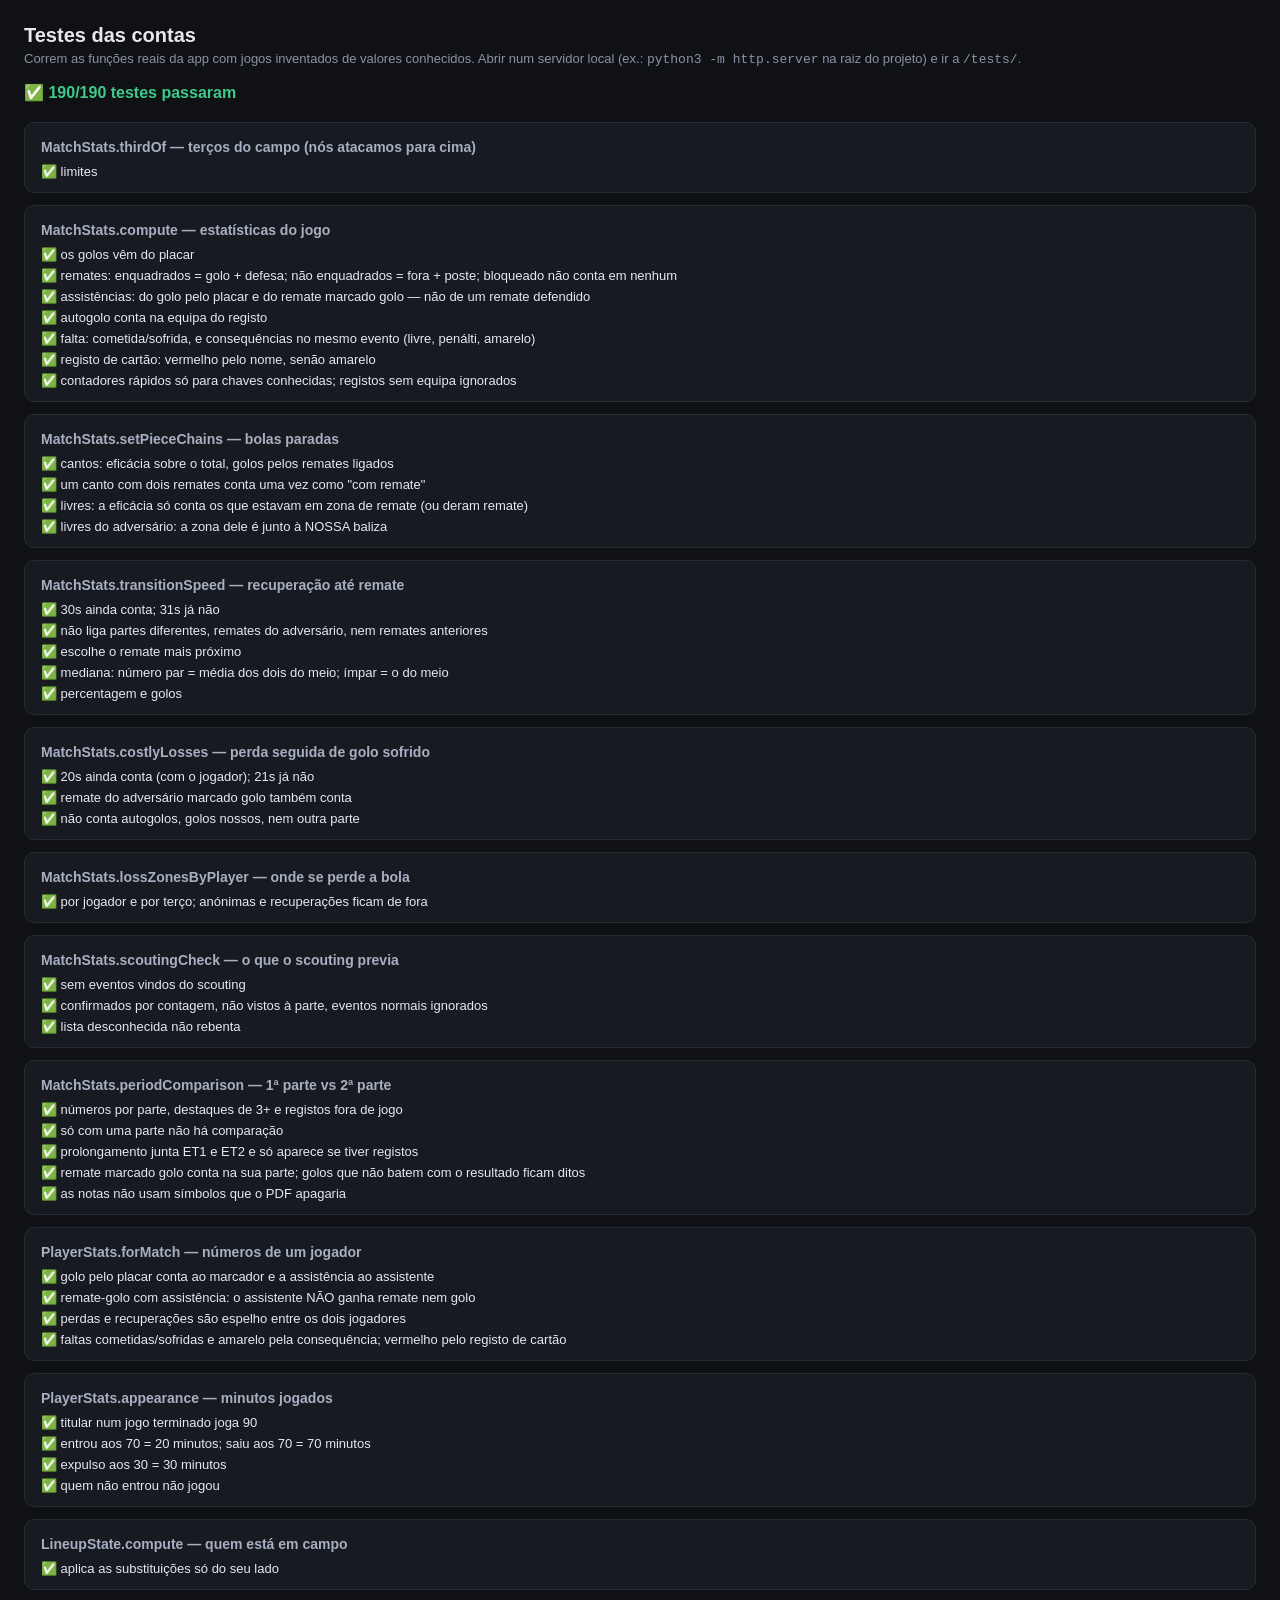
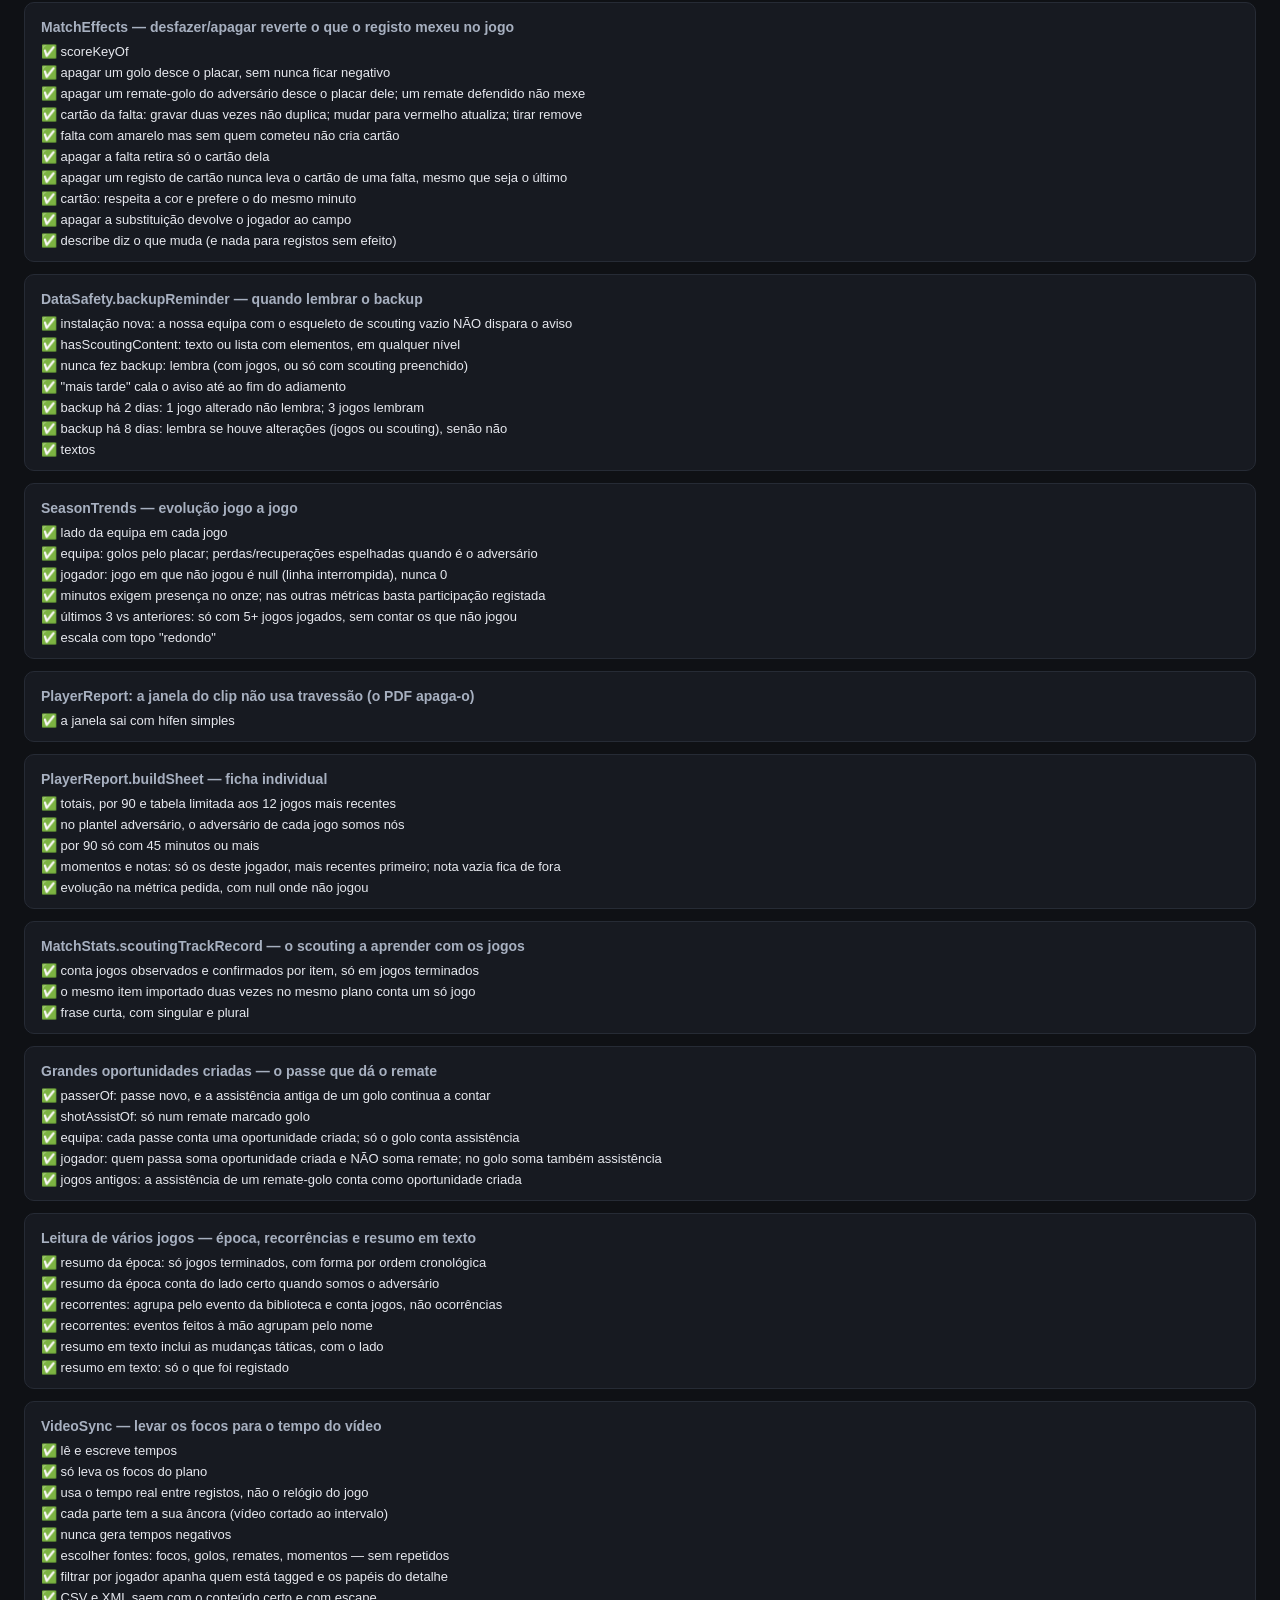
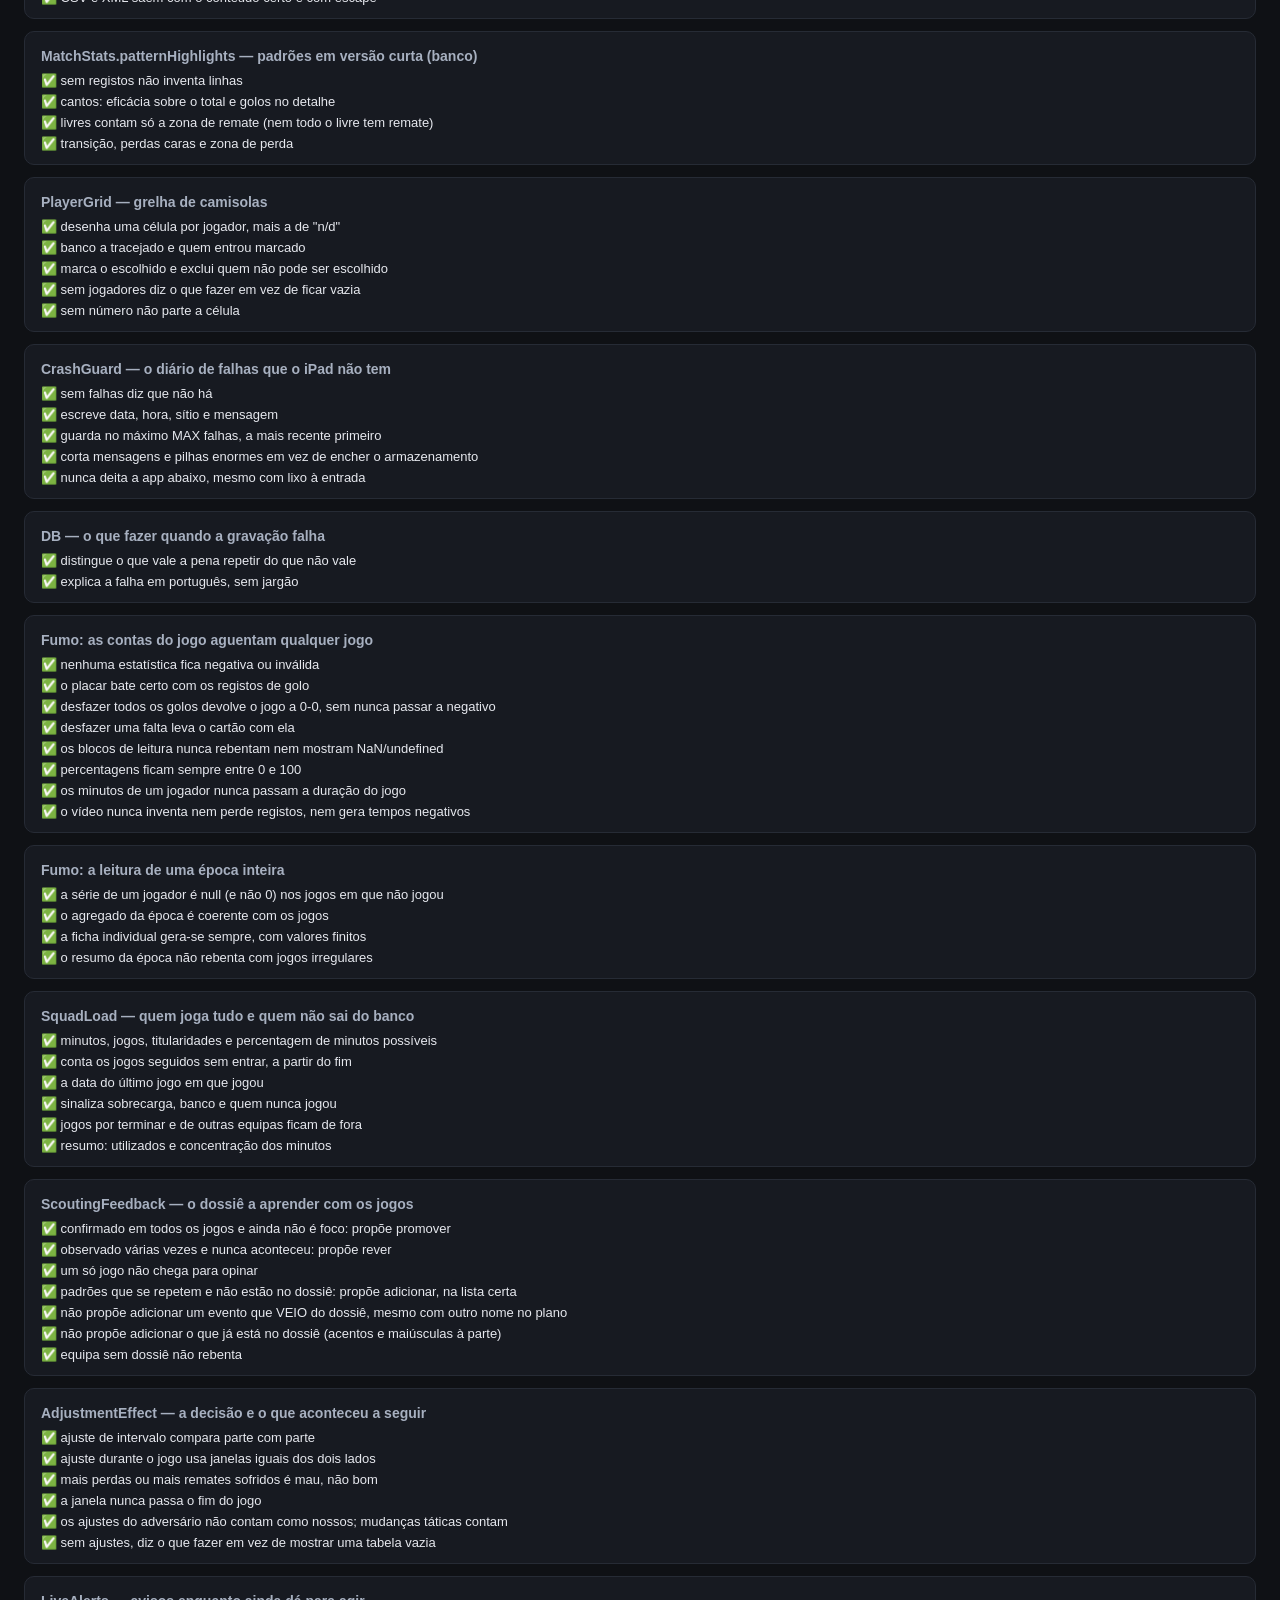
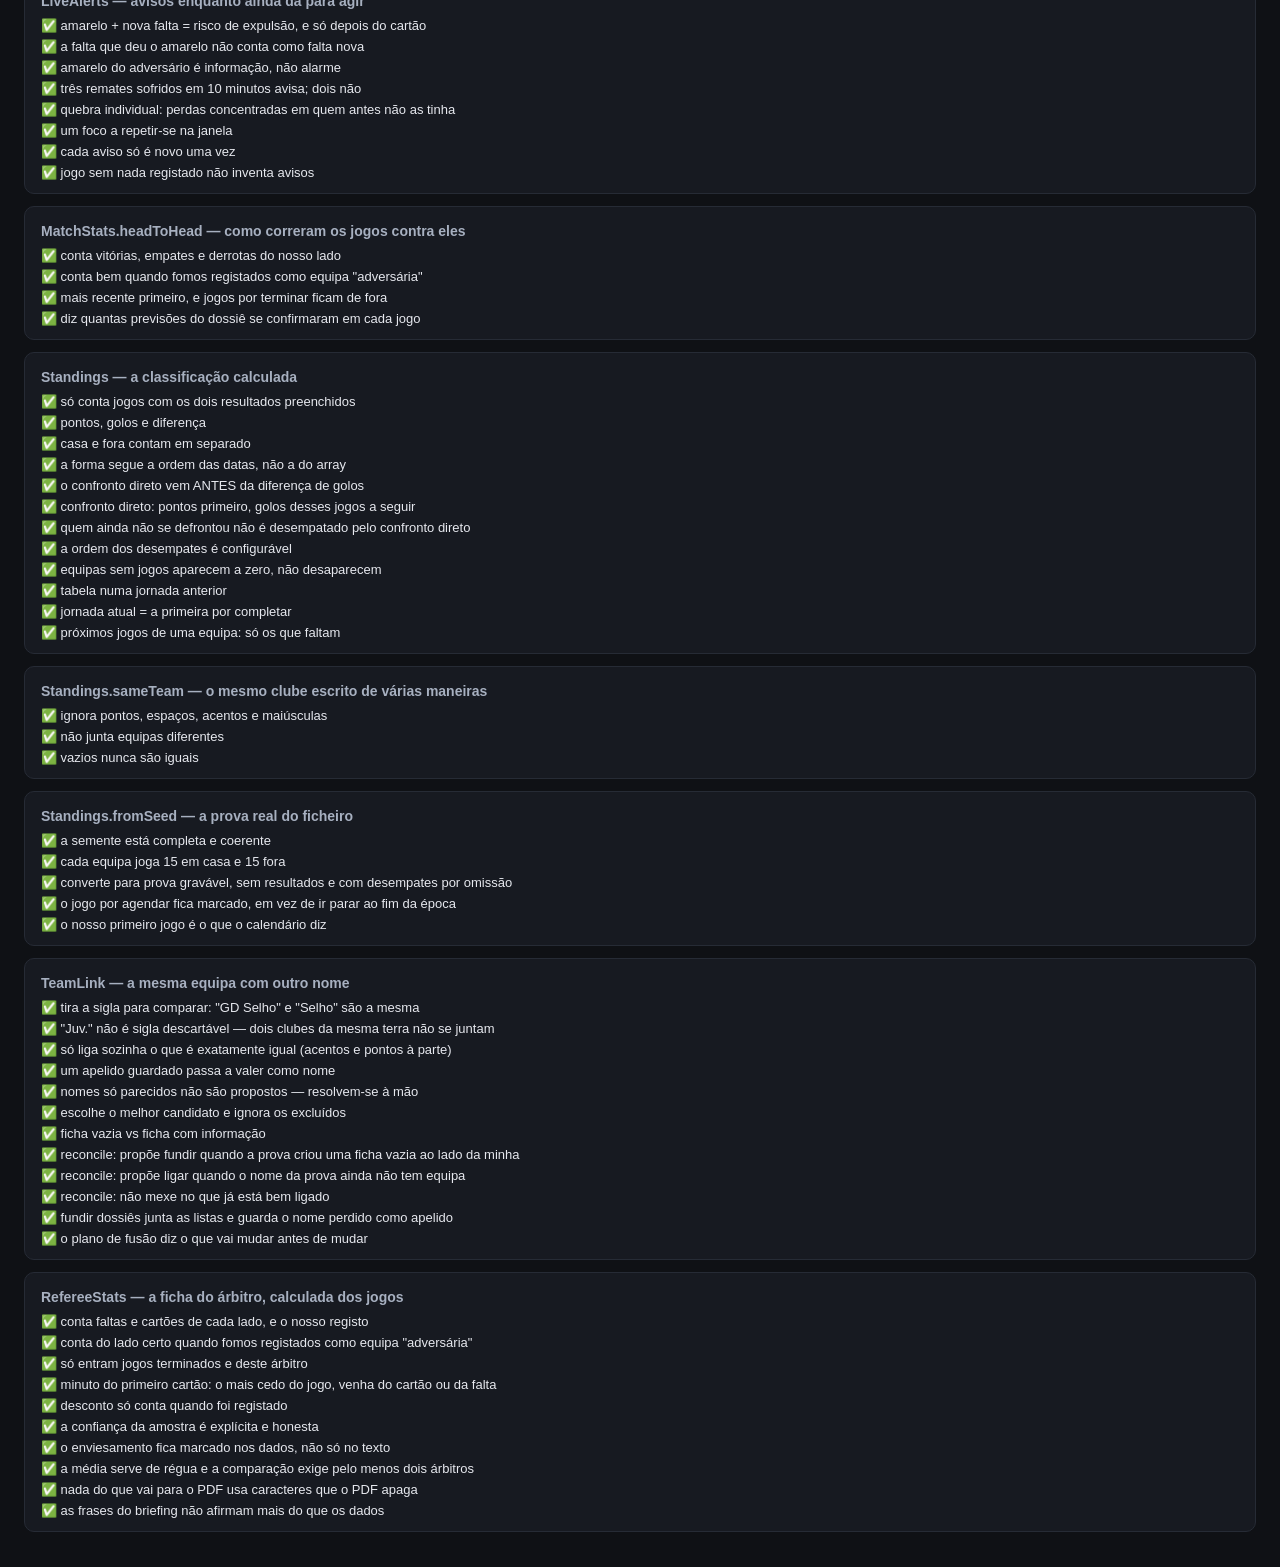
==== tests/index.html @ 93337f74 "Arbitros: ficha calculada dos jogos, com a amostra e o enviesamento a vista Aba nova, pedida pelo ut" ====
<!doctype html>
<html lang="pt">
<head>
  <meta charset="utf-8">
  <meta name="viewport" content="width=device-width, initial-scale=1">
  <title>Testes — Analista Live</title>
  <style>
    body { font-family: -apple-system, BlinkMacSystemFont, "Segoe UI", Roboto, sans-serif; background: #0f1115; color: #e6e8ee; margin: 0; padding: 24px; }
    h1 { font-size: 20px; margin: 0 0 4px; }
    .lead { color: #8a93a3; margin: 0 0 16px; font-size: 13px; }
    #summary { font-size: 16px; margin: 0 0 20px; }
    .ok { color: #3fc98a; } .ko { color: #e5555c; }
    section { background: #171a21; border: 1px solid #262b35; border-radius: 10px; padding: 10px 16px; margin: 0 0 12px; }
    section.suite-fail { border-color: #e5555c; }
    h2 { font-size: 14px; margin: 6px 0; color: #a7b0c0; }
    ul { list-style: none; padding: 0; margin: 0; }
    li { font-size: 13px; padding: 3px 0; }
    li.fail { color: #ff9ca0; }
    pre { background: #0b0d11; color: #e6e8ee; padding: 8px; border-radius: 6px; white-space: pre-wrap; font-size: 12px; margin: 4px 0 8px; }
  </style>
</head>
<body>
  <h1>Testes das contas</h1>
  <p class="lead">Correm as funções reais da app com jogos inventados de valores conhecidos. Abrir num servidor local (ex.: <code>python3 -m http.server</code> na raiz do projeto) e ir a <code>/tests/</code>.</p>
  <p id="summary">A correr…</p>
  <div id="results"></div>

  <!-- Só módulos puros (sem base de dados nem ecrã), pela ordem do index.html. -->
  <script src="../js/data/defaultLibrary.js"></script>
  <script src="../js/data/scoutingModel.js"></script>
  <script src="../js/core/utils.js"></script>
  <script src="../js/core/crashGuard.js"></script>
  <script src="../js/core/db.js"></script>
  <script src="../js/core/pitch.js"></script>
  <script src="../js/core/lineupState.js"></script>
  <script src="../js/core/matchStats.js"></script>
  <script src="../js/core/playerStats.js"></script>
  <script src="../js/core/matchEffects.js"></script>
  <script src="../js/core/dataSafety.js"></script>
  <script src="../js/core/seasonTrends.js"></script>
  <script src="../js/core/playerReport.js"></script>
  <script src="../js/core/squadLoad.js"></script>
  <script src="../js/core/standings.js"></script>
  <script src="../js/core/teamLink.js"></script>
  <script src="../js/core/refereeStats.js"></script>
  <script src="../js/data/competitions.js"></script>
  <script src="../js/core/adjustmentEffect.js"></script>
  <script src="../js/core/liveAlerts.js"></script>
  <script src="../js/core/scoutingFeedback.js"></script>
  <script src="../js/core/videoSync.js"></script>
  <script src="../js/ui/playerGrid.js"></script>
  <script src="generator.js"></script>
  <script src="runner.js"></script>
  <script src="specs.js"></script>
  <script>TestRunner.run();</script>
</body>
</html>
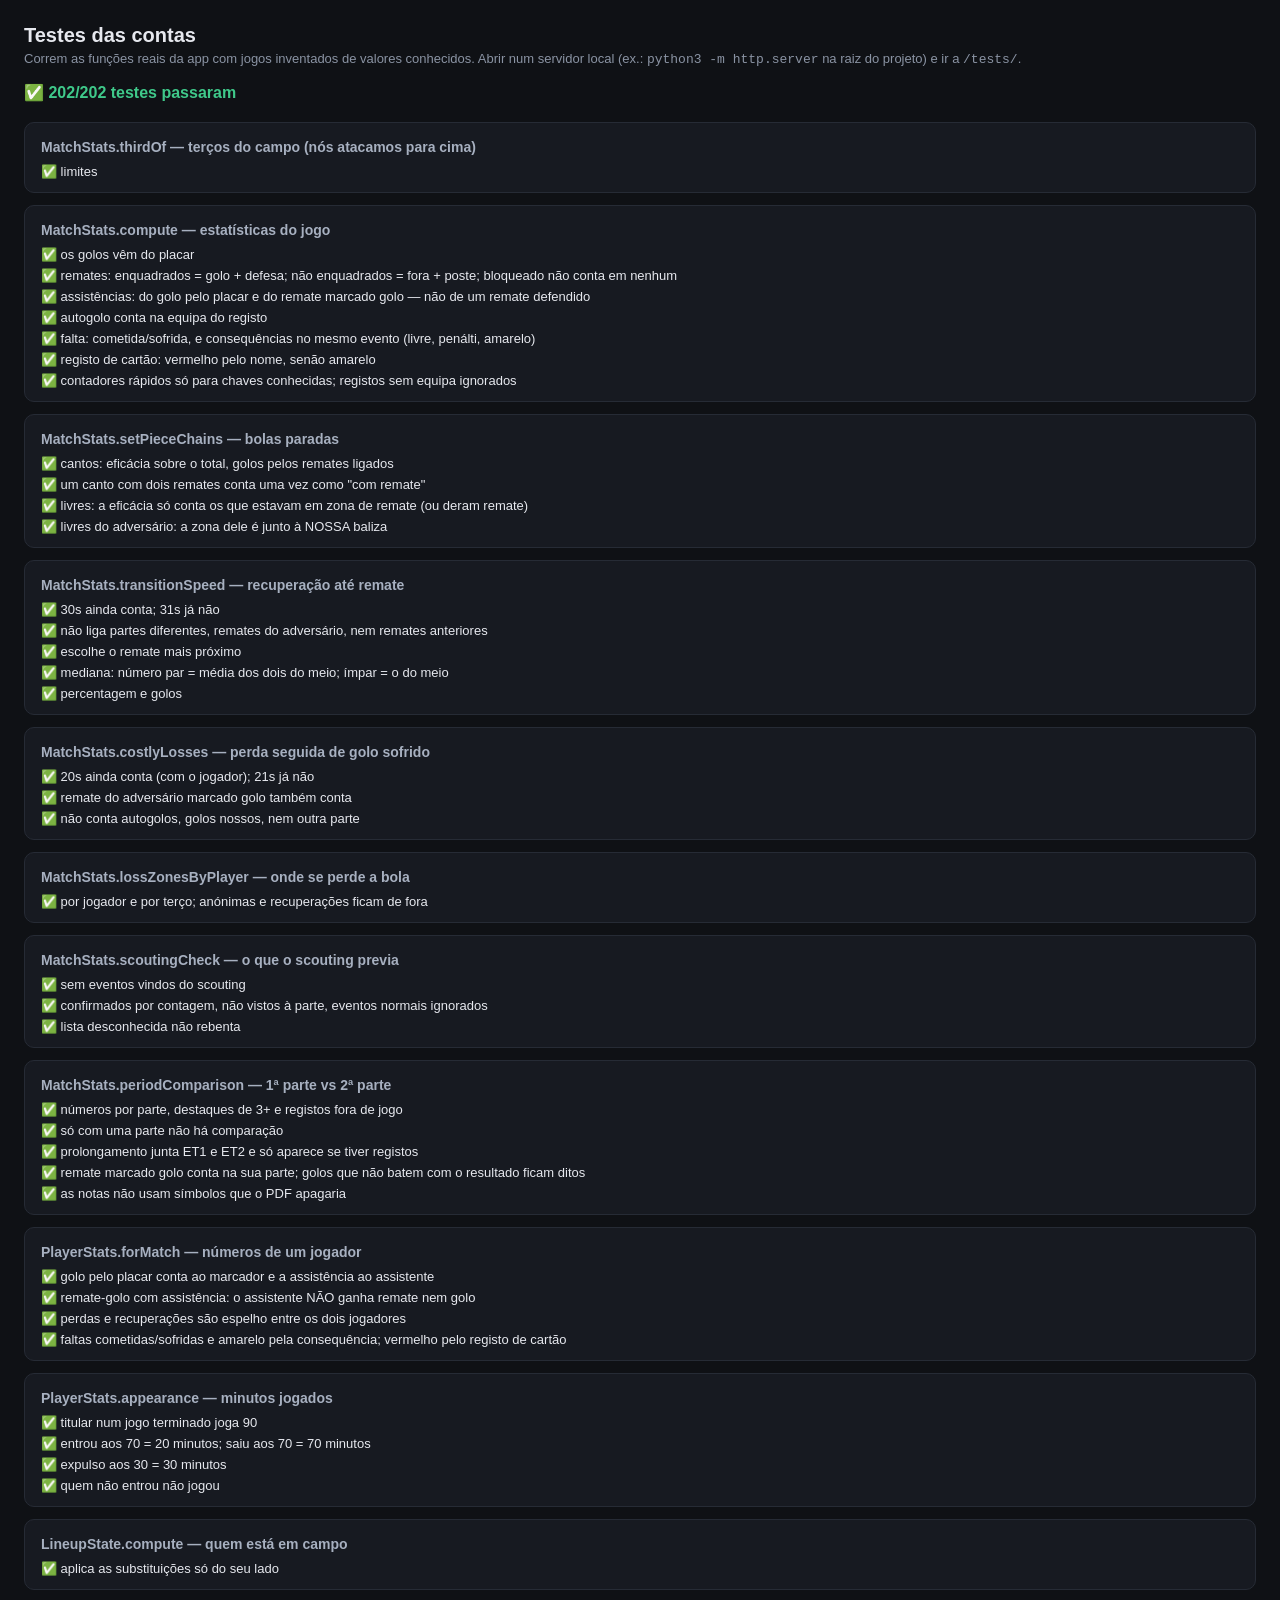
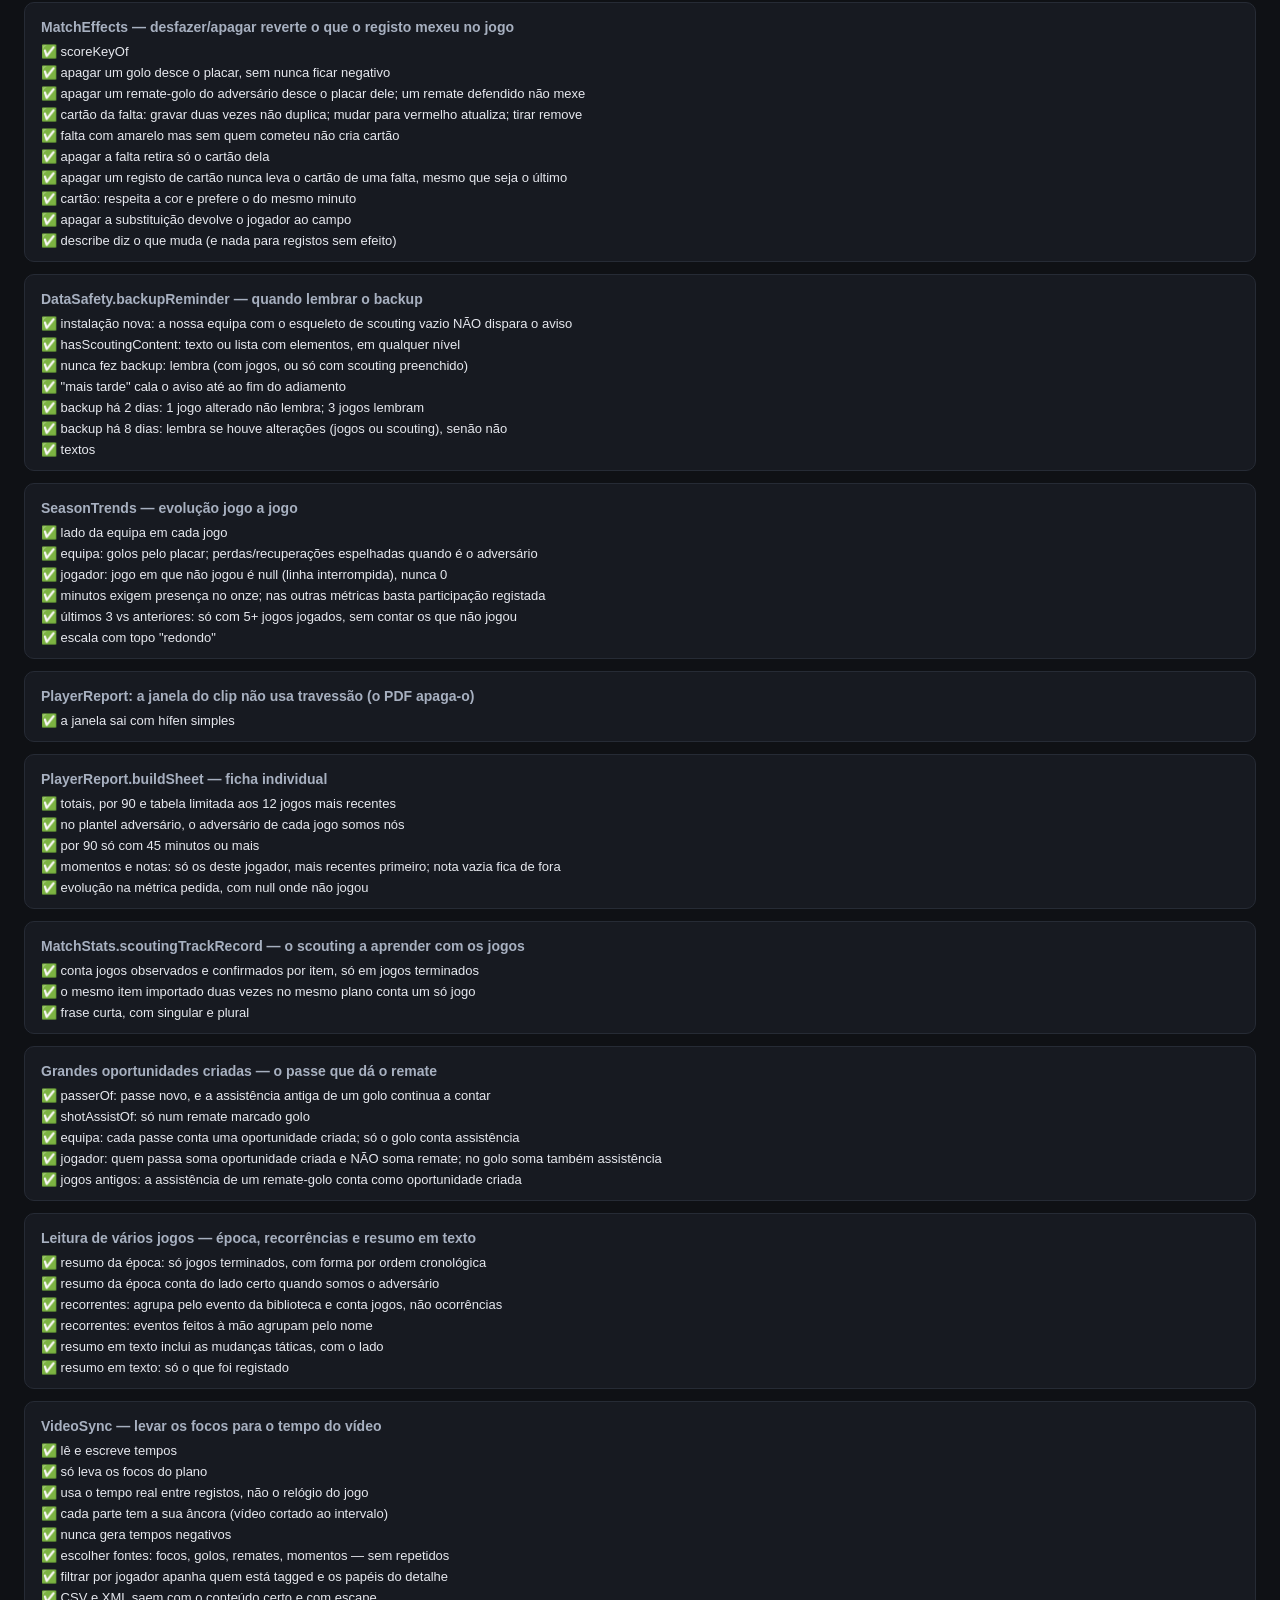
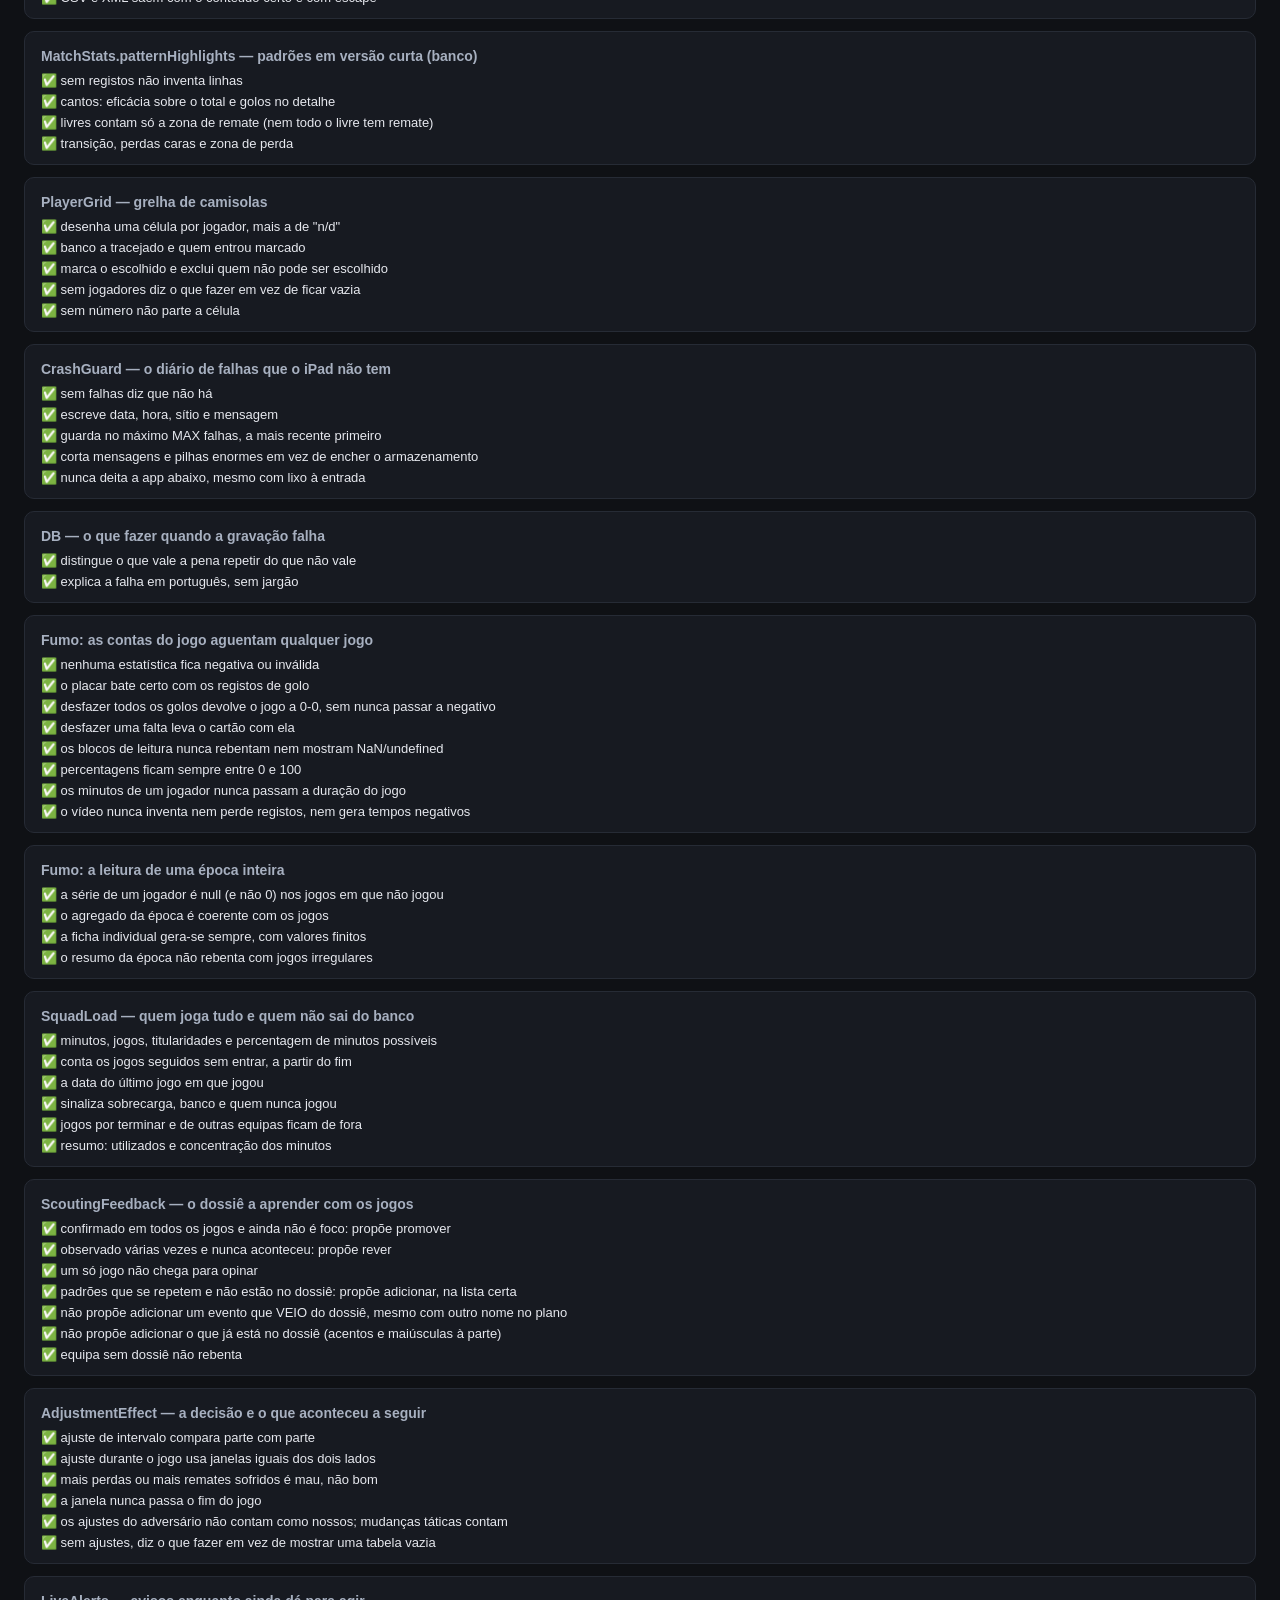
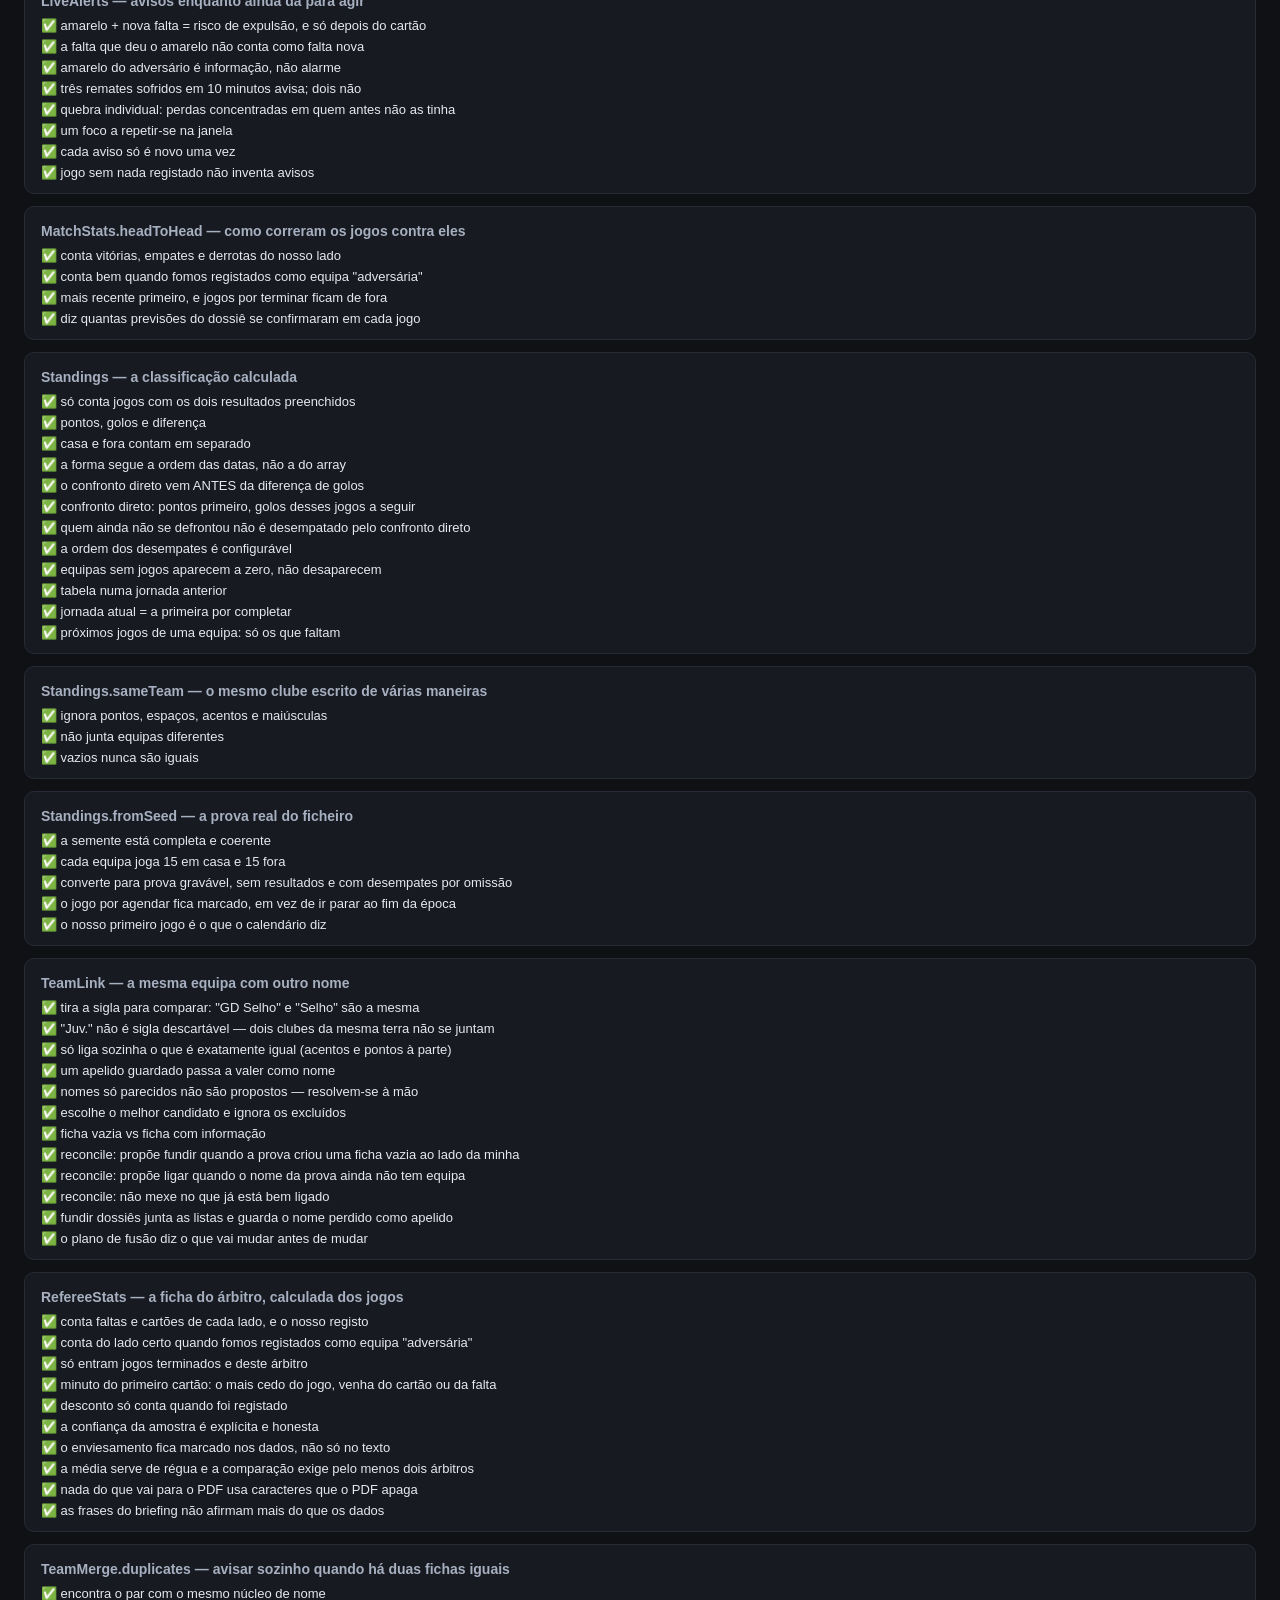
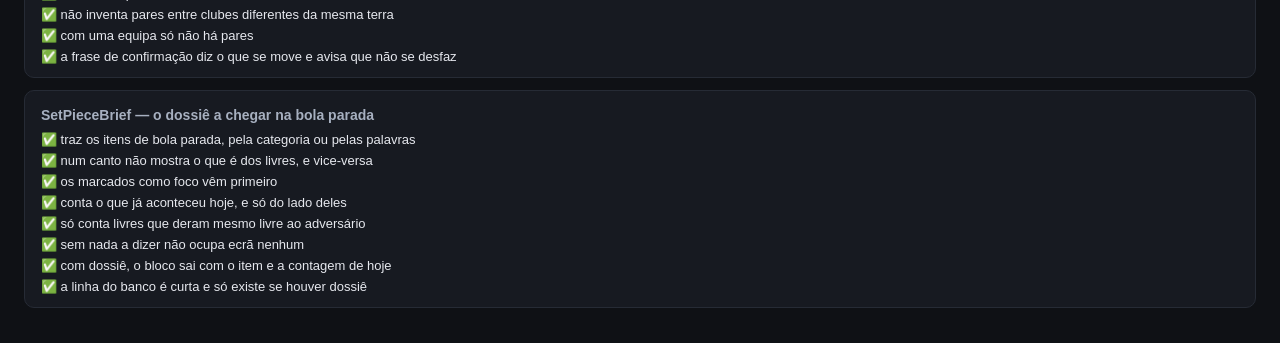
==== commit 54508b8d: "Juntar equipas em Equipas, transicoes em dois toques e o dossie na bola parada Tres coisas, a primei" ====
--- a/tests/index.html
+++ b/tests/index.html
@@ -43,6 +43,8 @@
   <script src="../js/core/standings.js"></script>
   <script src="../js/core/teamLink.js"></script>
   <script src="../js/core/refereeStats.js"></script>
+  <script src="../js/core/teamMerge.js"></script>
+  <script src="../js/core/setPieceBrief.js"></script>
   <script src="../js/data/competitions.js"></script>
   <script src="../js/core/adjustmentEffect.js"></script>
   <script src="../js/core/liveAlerts.js"></script>
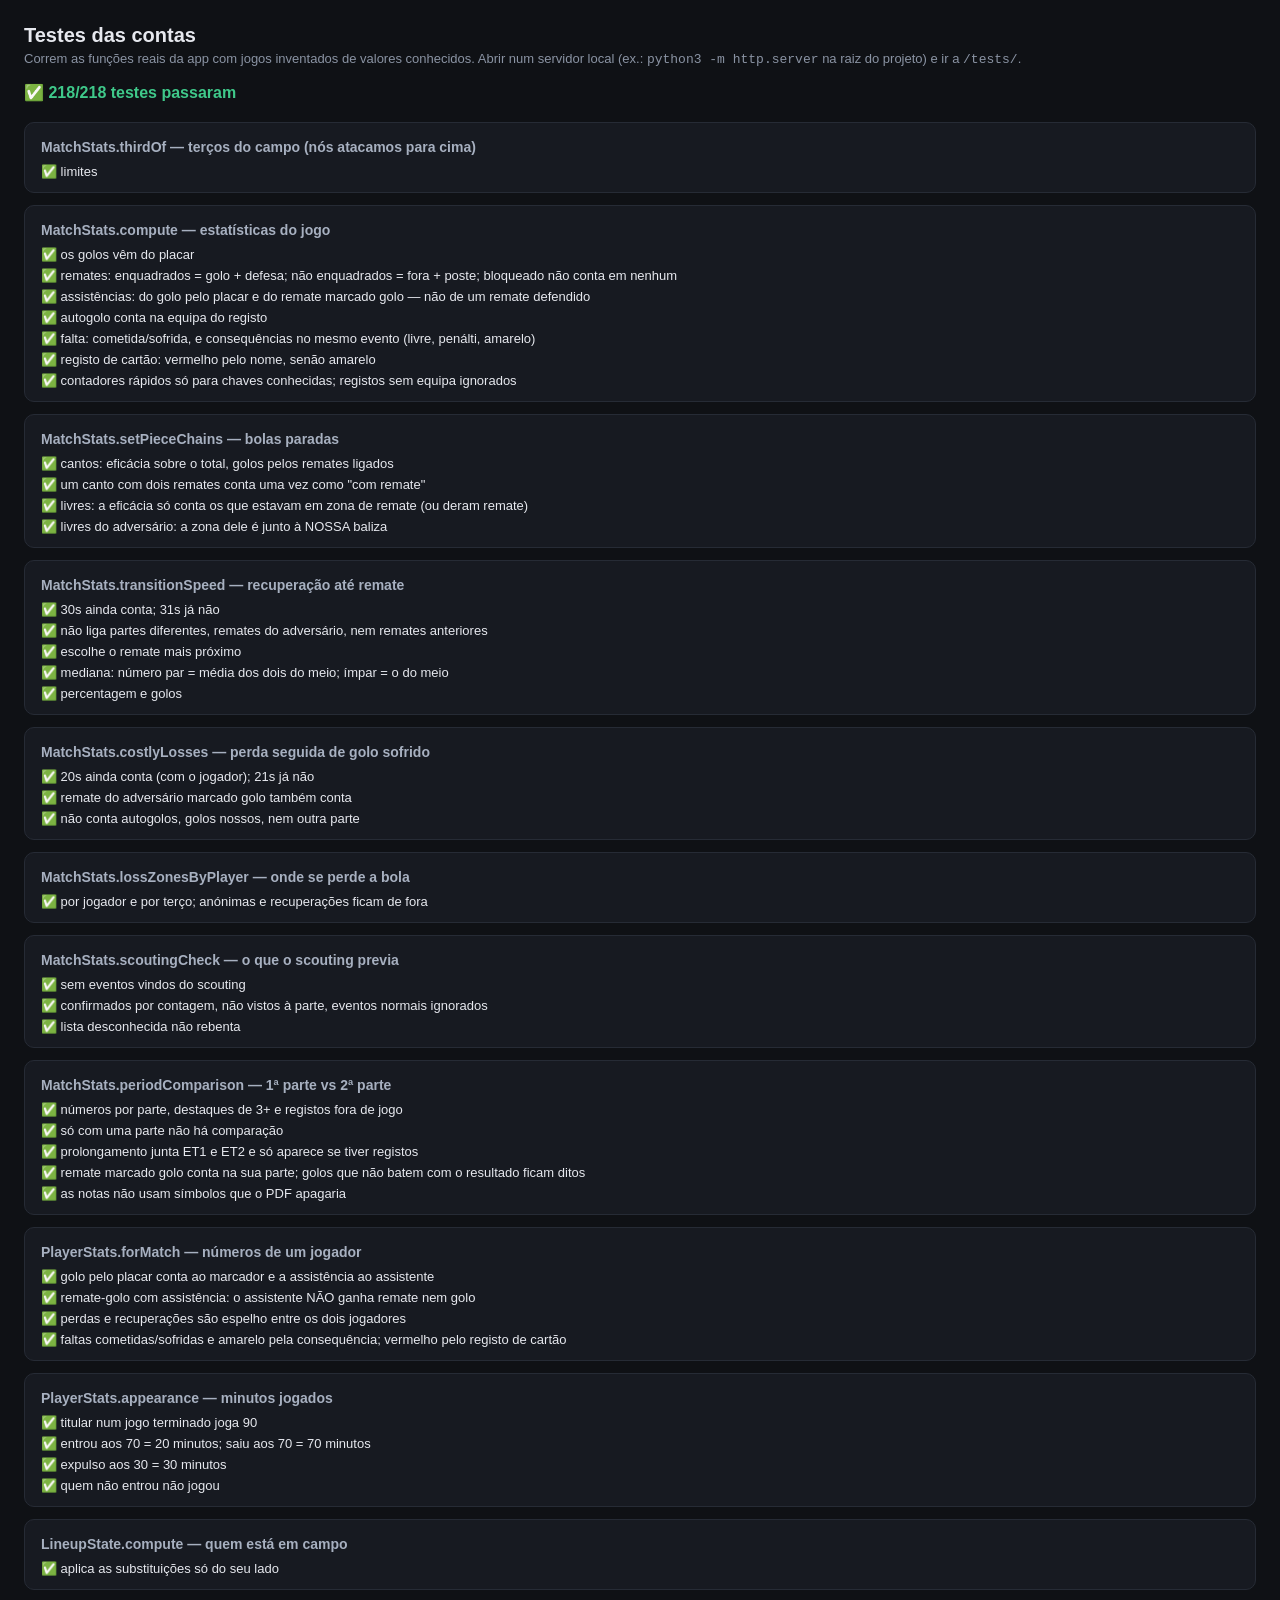
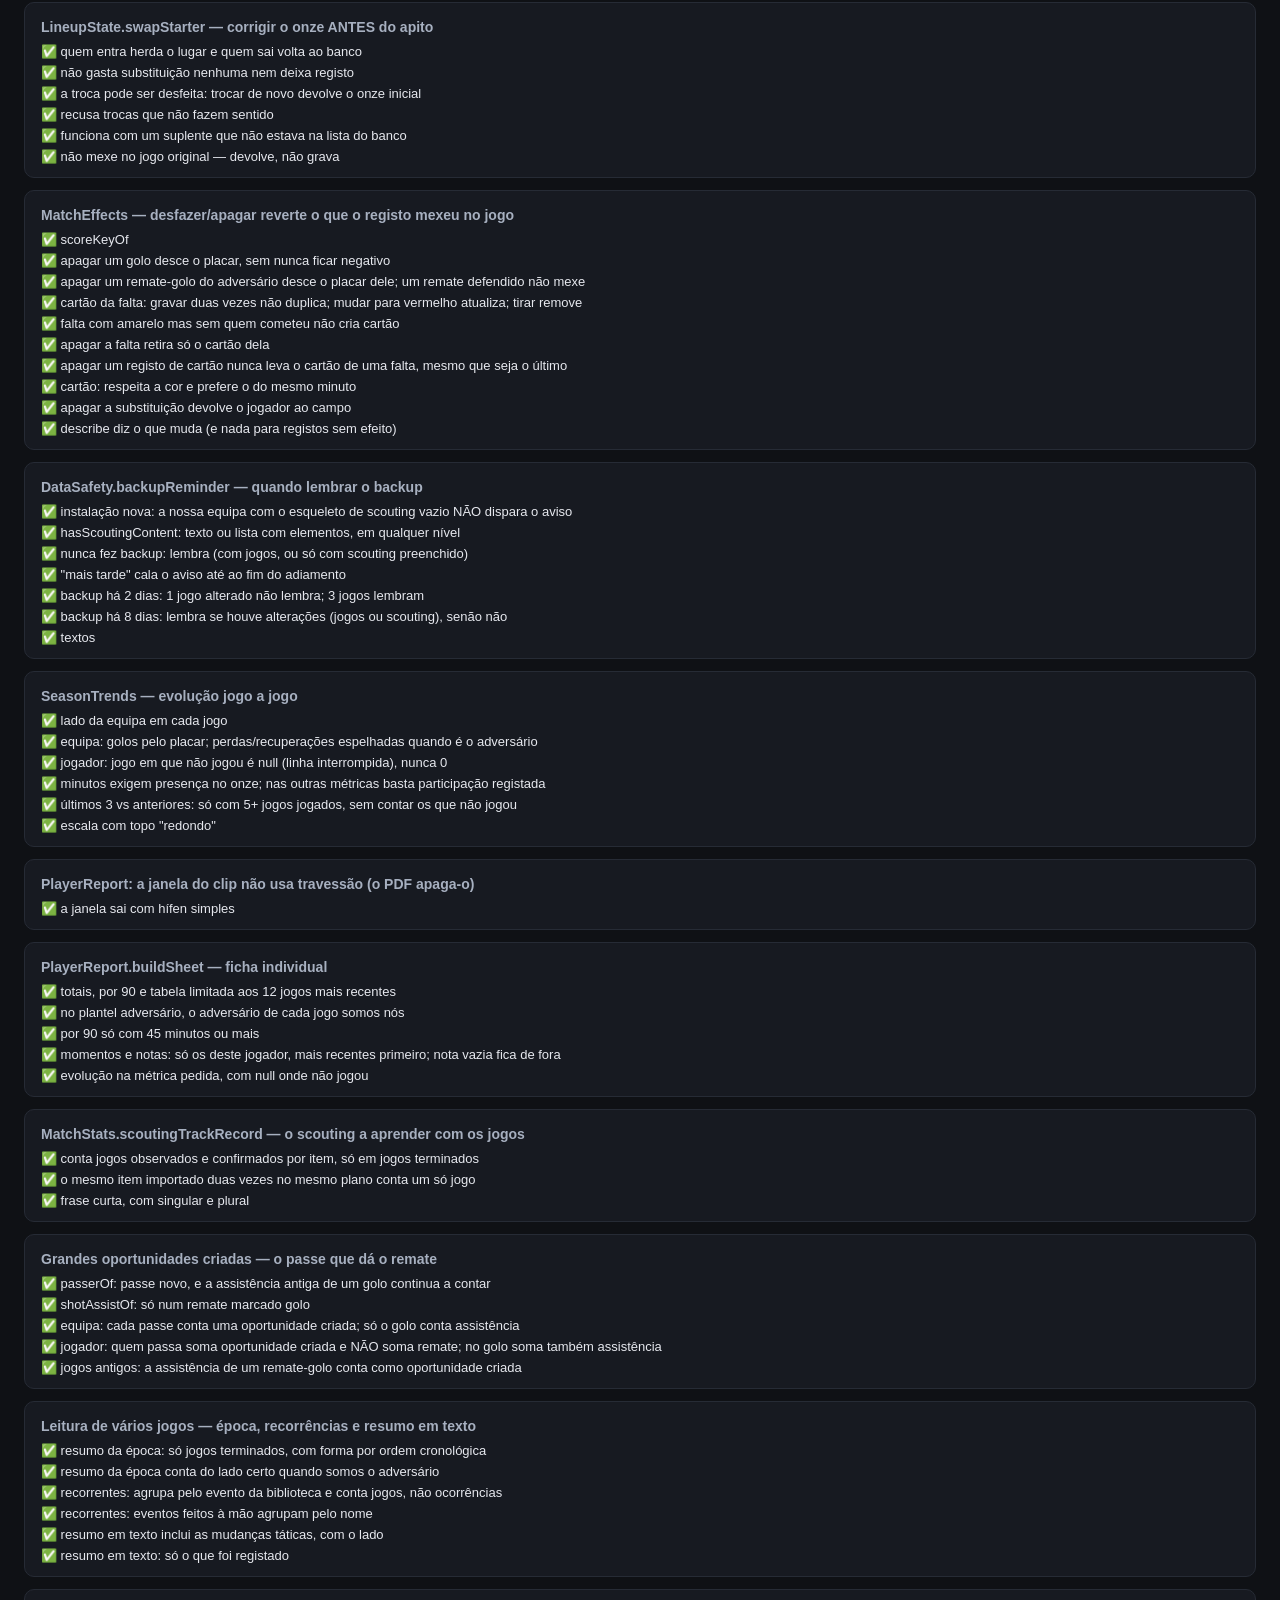
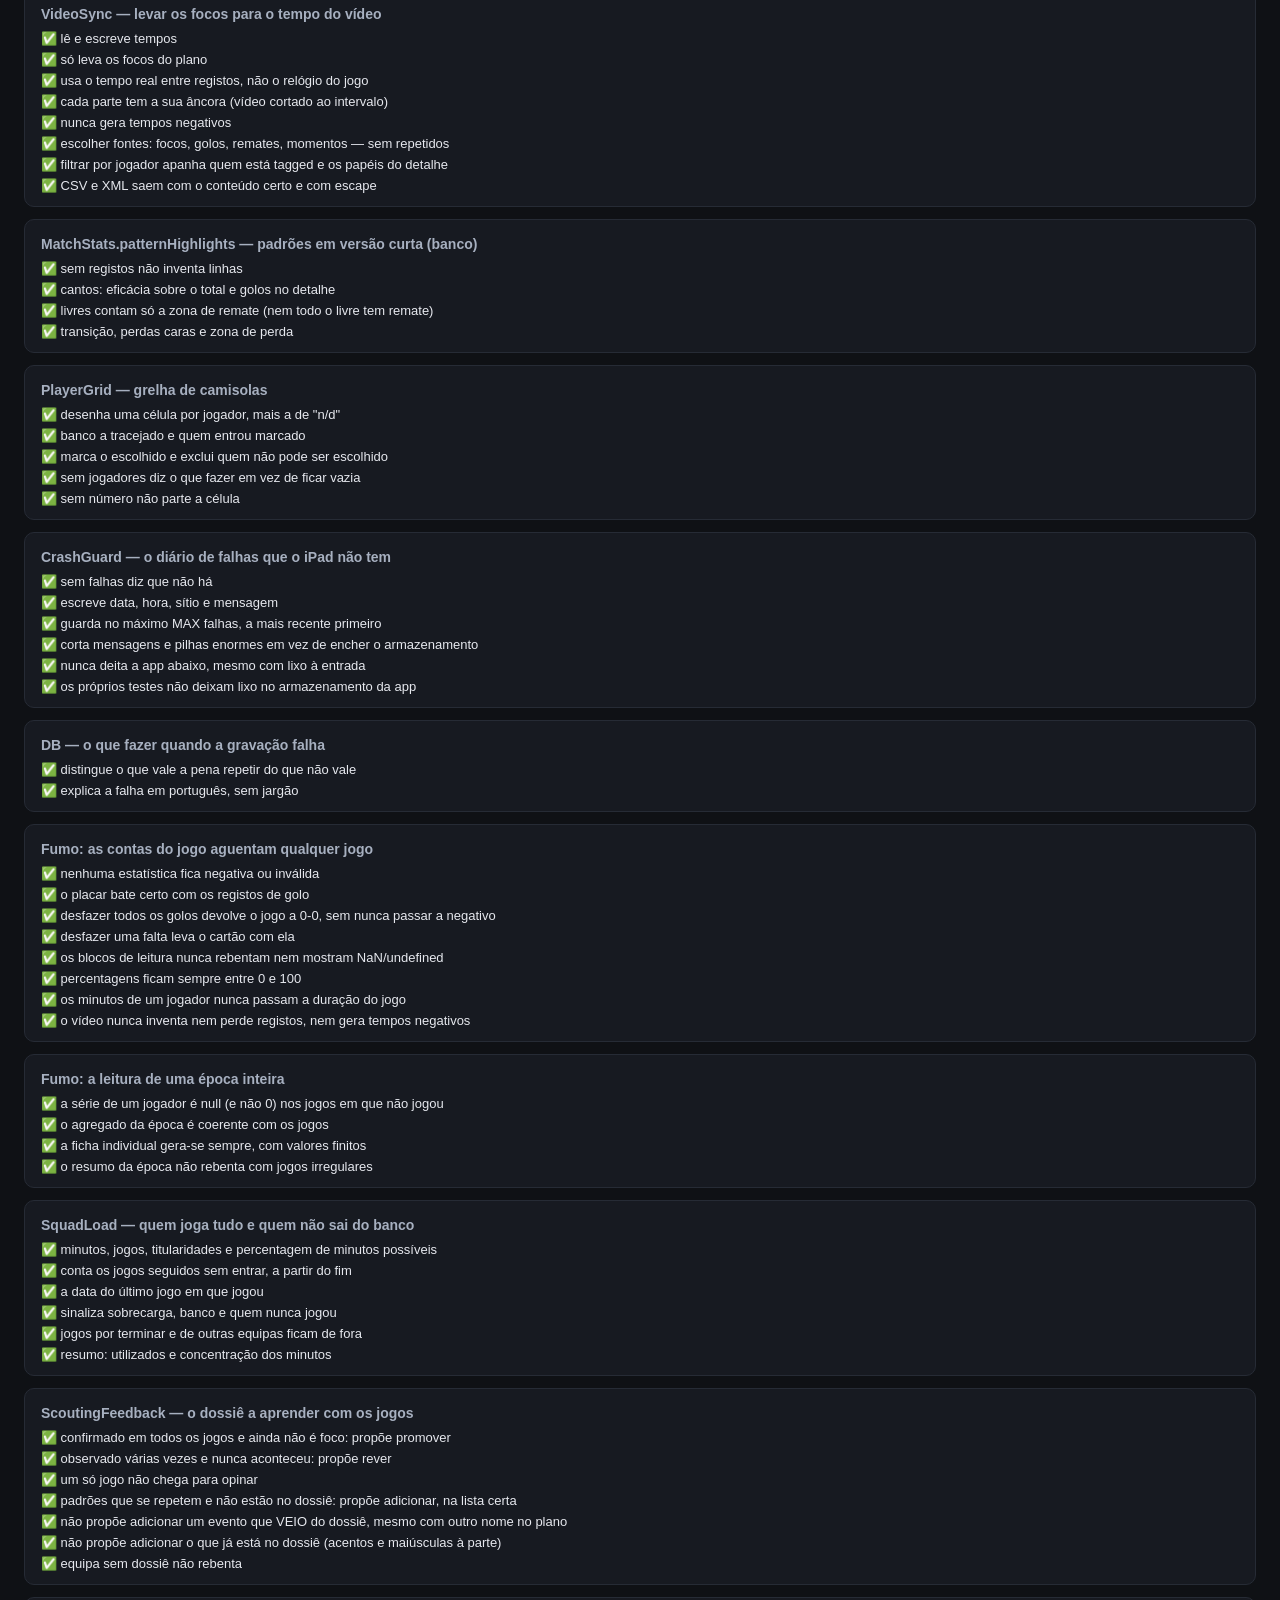
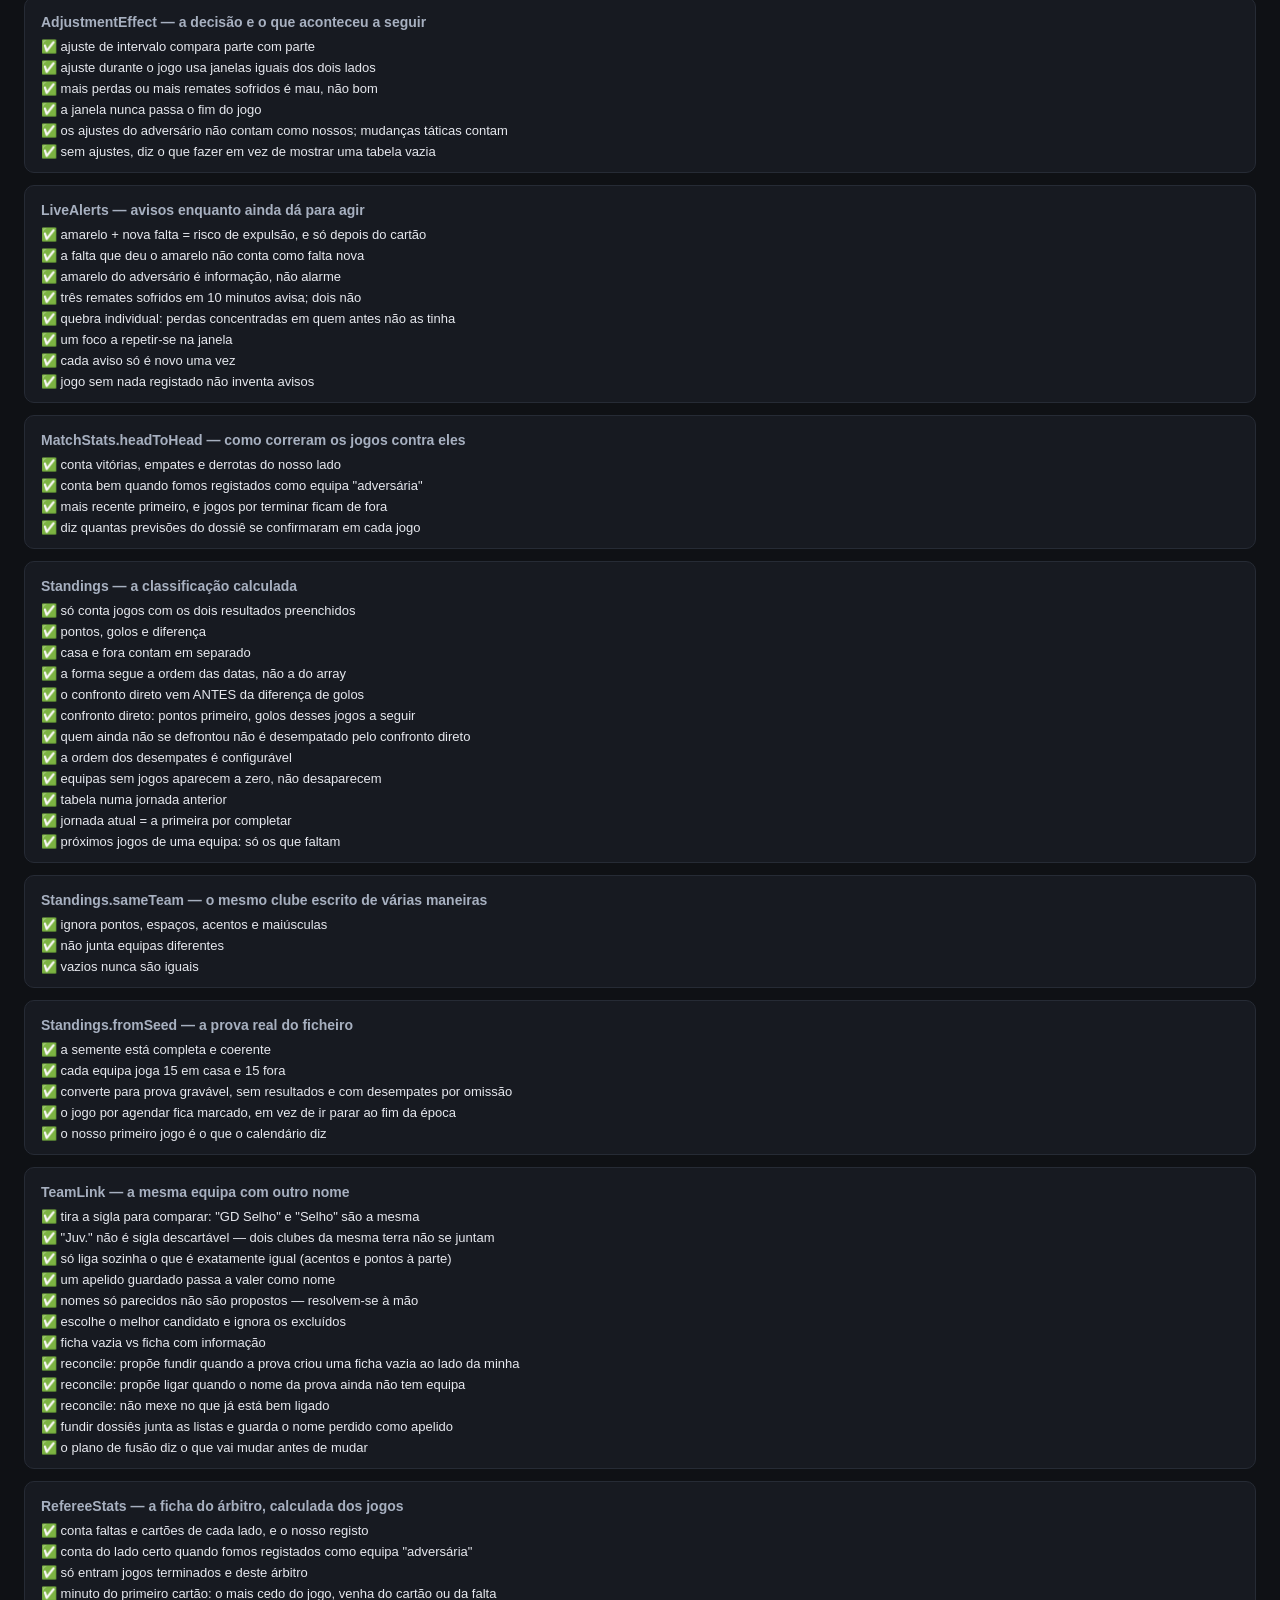
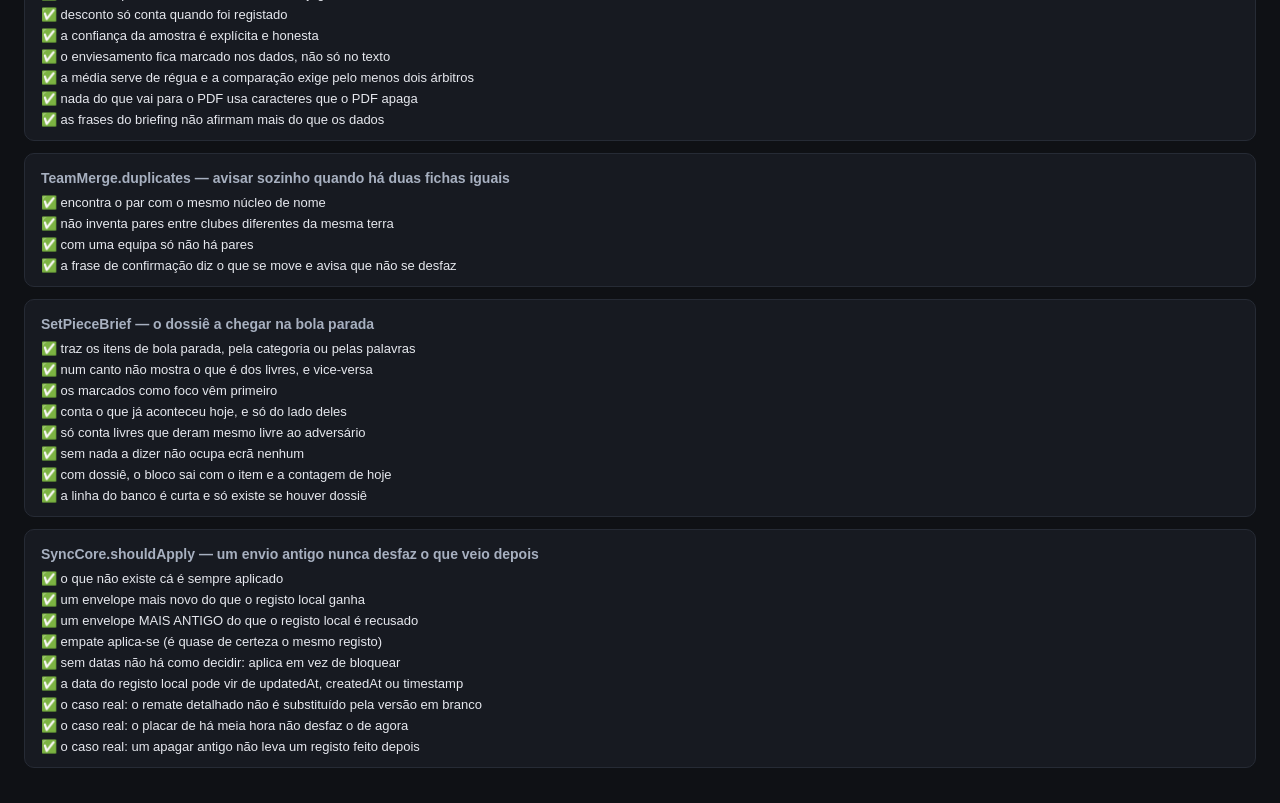
==== commit 917fb6df: "Sincronizacao: um envio antigo nunca desfaz o que veio depois Perda de dados num jogo a serio (26/09" ====
--- a/tests/index.html
+++ b/tests/index.html
@@ -50,6 +50,7 @@
   <script src="../js/core/liveAlerts.js"></script>
   <script src="../js/core/scoutingFeedback.js"></script>
   <script src="../js/core/videoSync.js"></script>
+  <script src="../js/sync/syncCore.js"></script>
   <script src="../js/ui/playerGrid.js"></script>
   <script src="generator.js"></script>
   <script src="runner.js"></script>
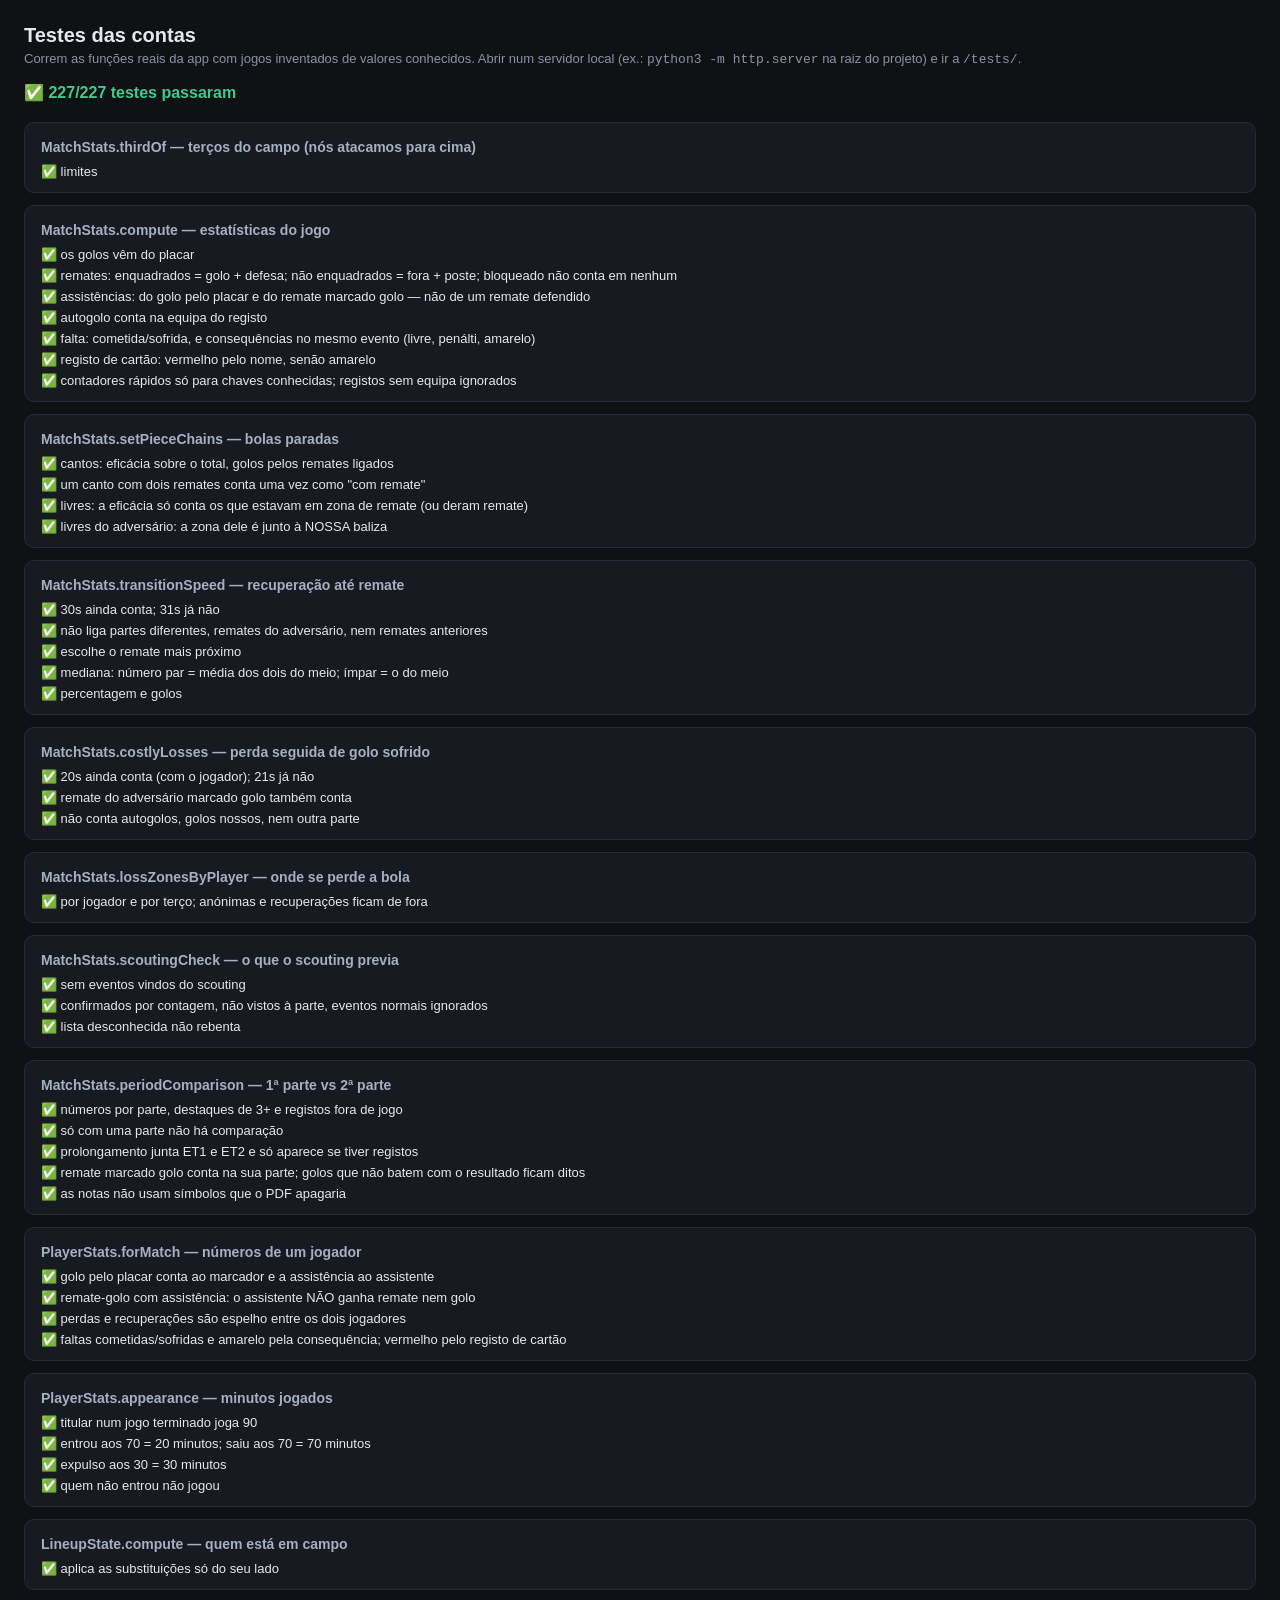
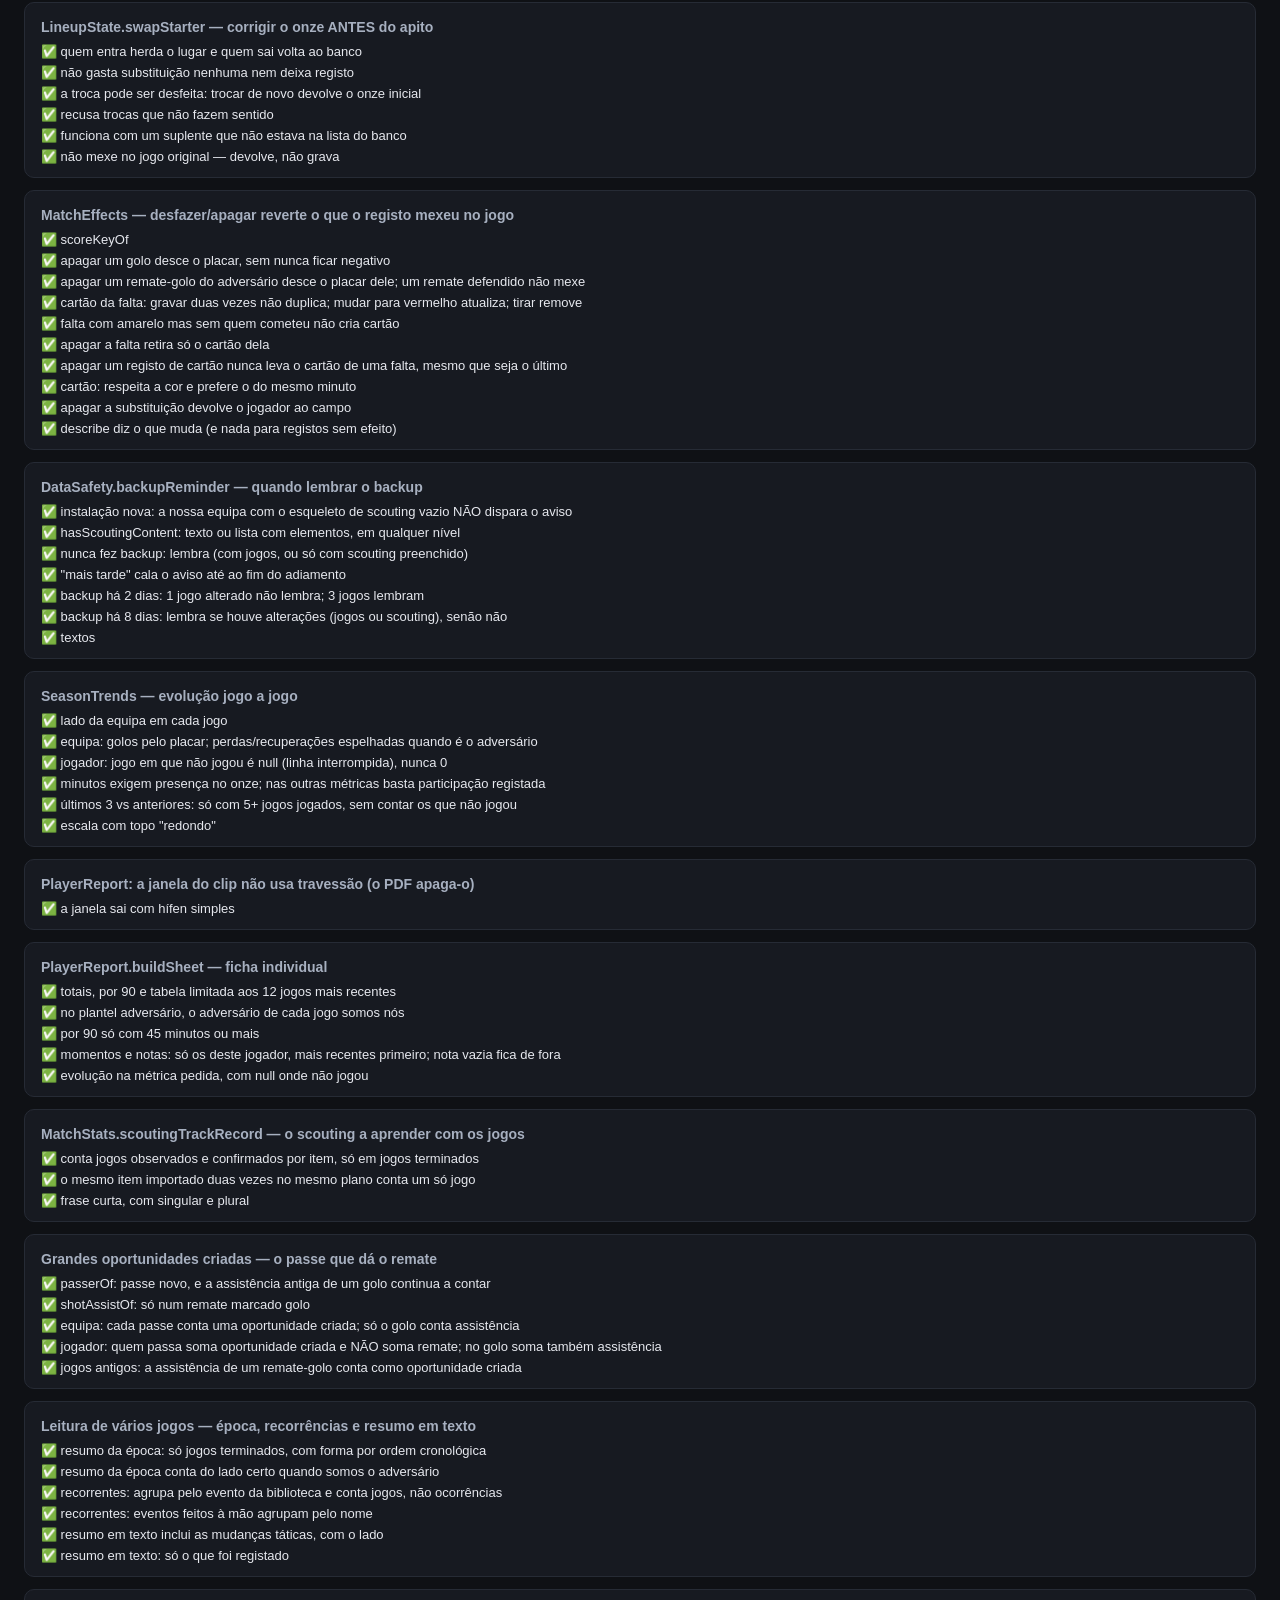
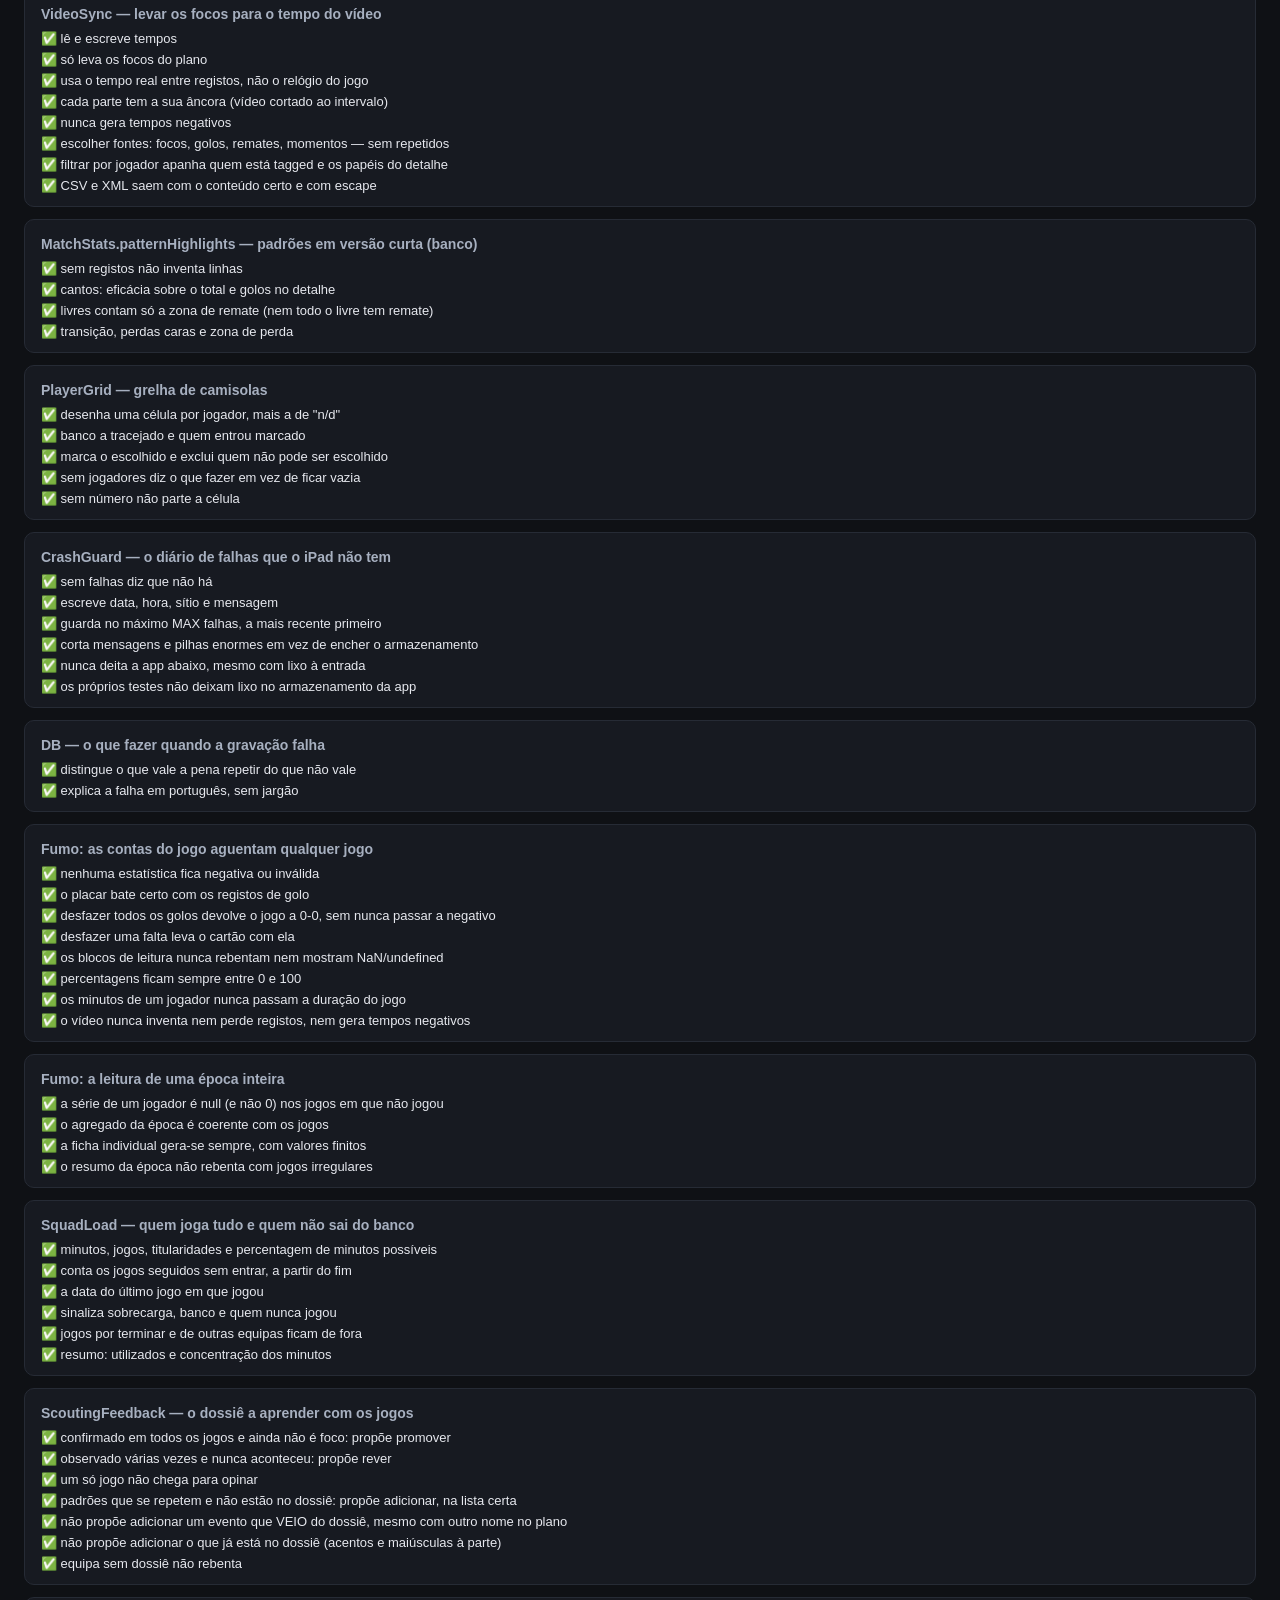
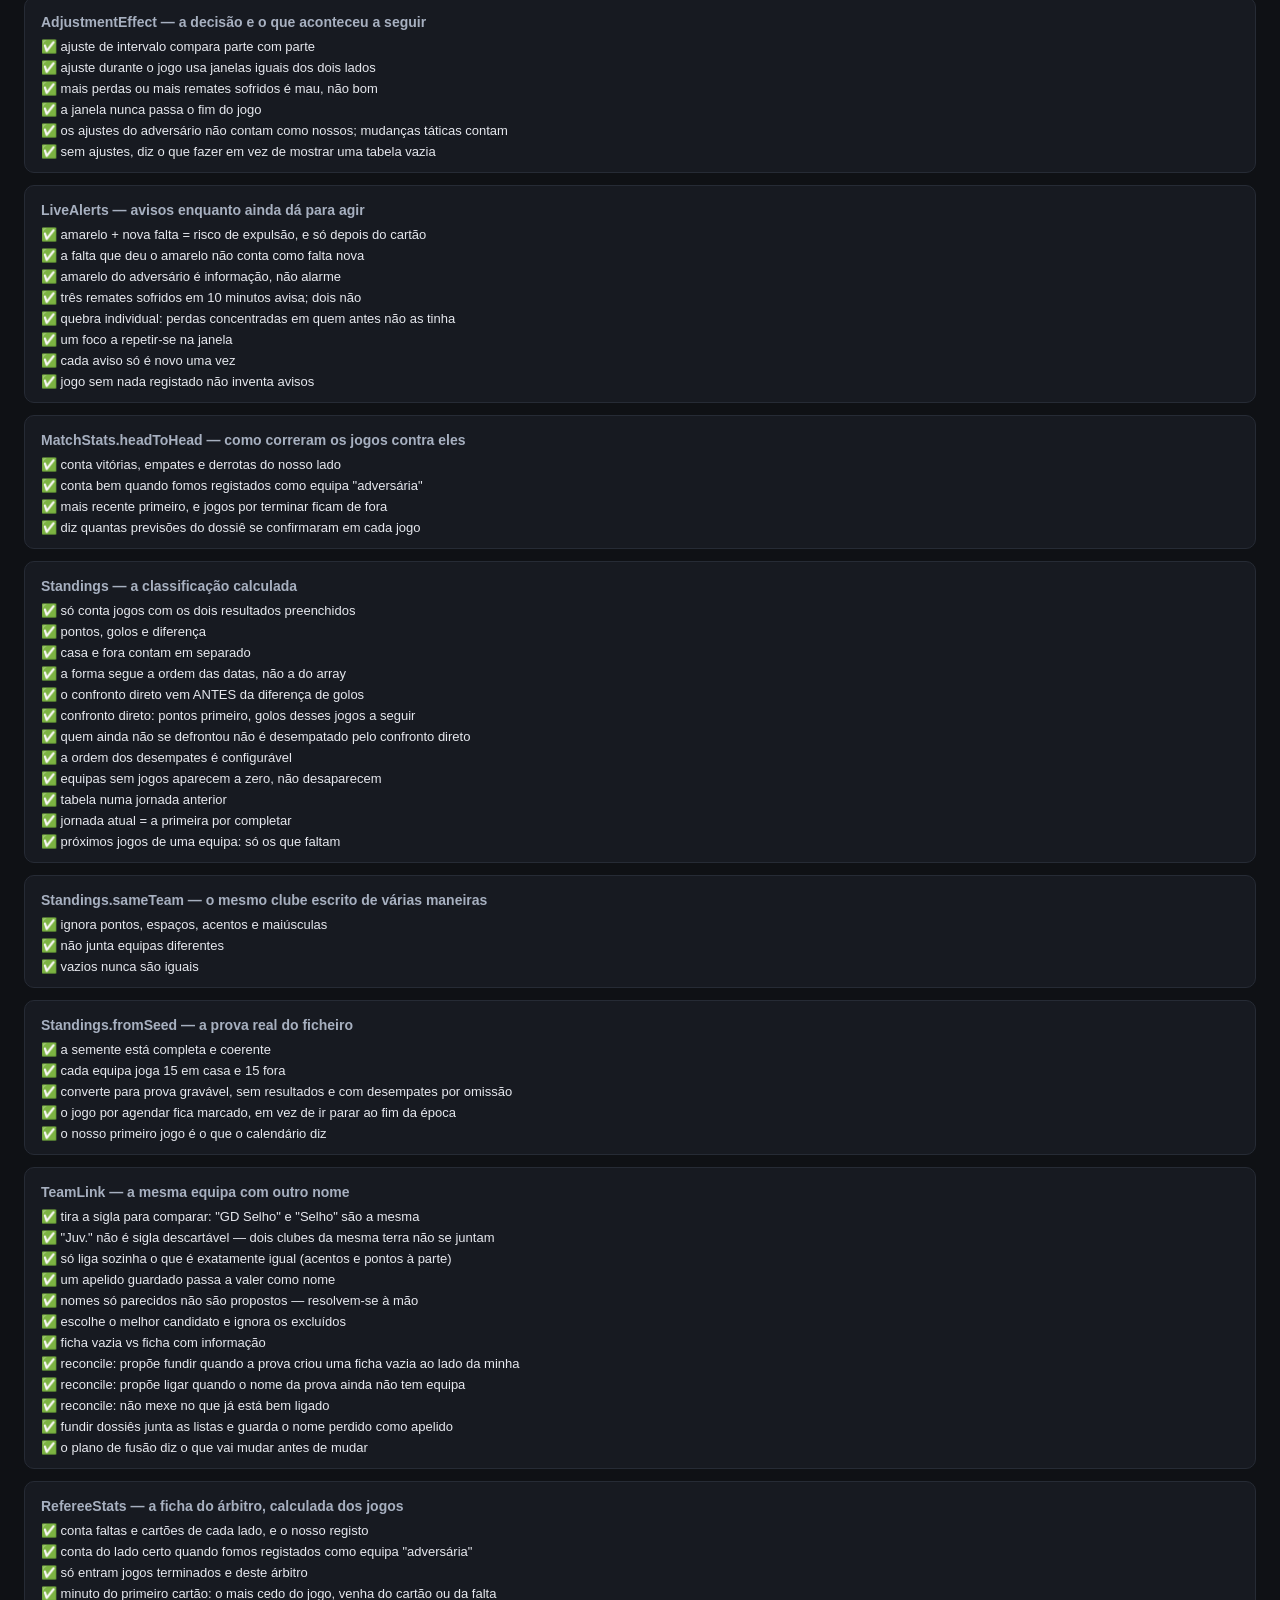
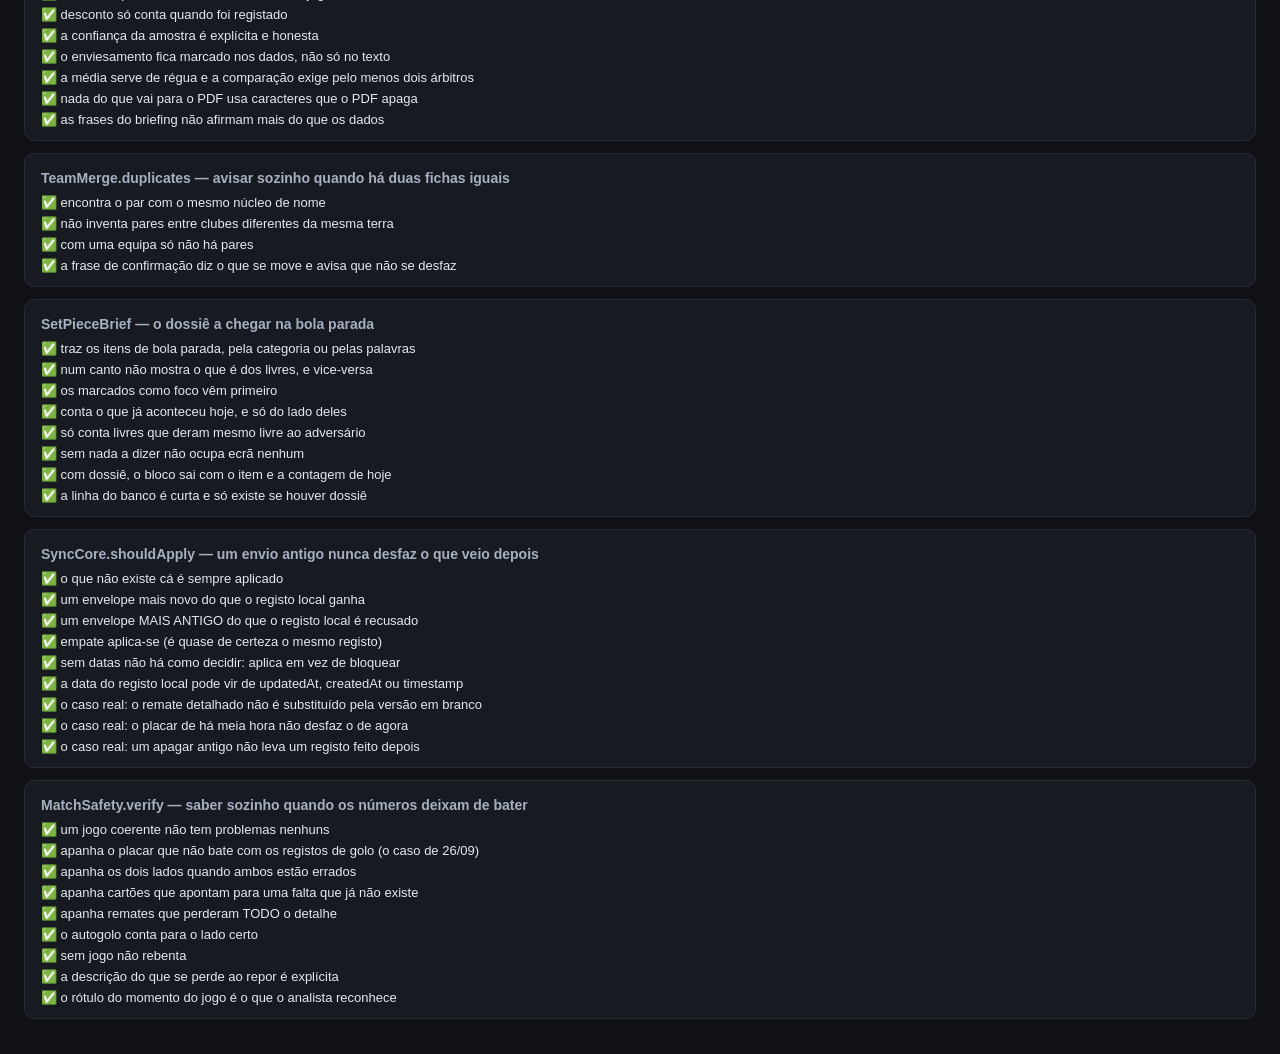
==== commit e1e507dd: "Copias automaticas do jogo: seguranca sem ter de pensar nela Pedido do utilizador depois da perda de" ====
--- a/tests/index.html
+++ b/tests/index.html
@@ -37,6 +37,7 @@
   <script src="../js/core/playerStats.js"></script>
   <script src="../js/core/matchEffects.js"></script>
   <script src="../js/core/dataSafety.js"></script>
+  <script src="../js/core/matchSafety.js"></script>
   <script src="../js/core/seasonTrends.js"></script>
   <script src="../js/core/playerReport.js"></script>
   <script src="../js/core/squadLoad.js"></script>
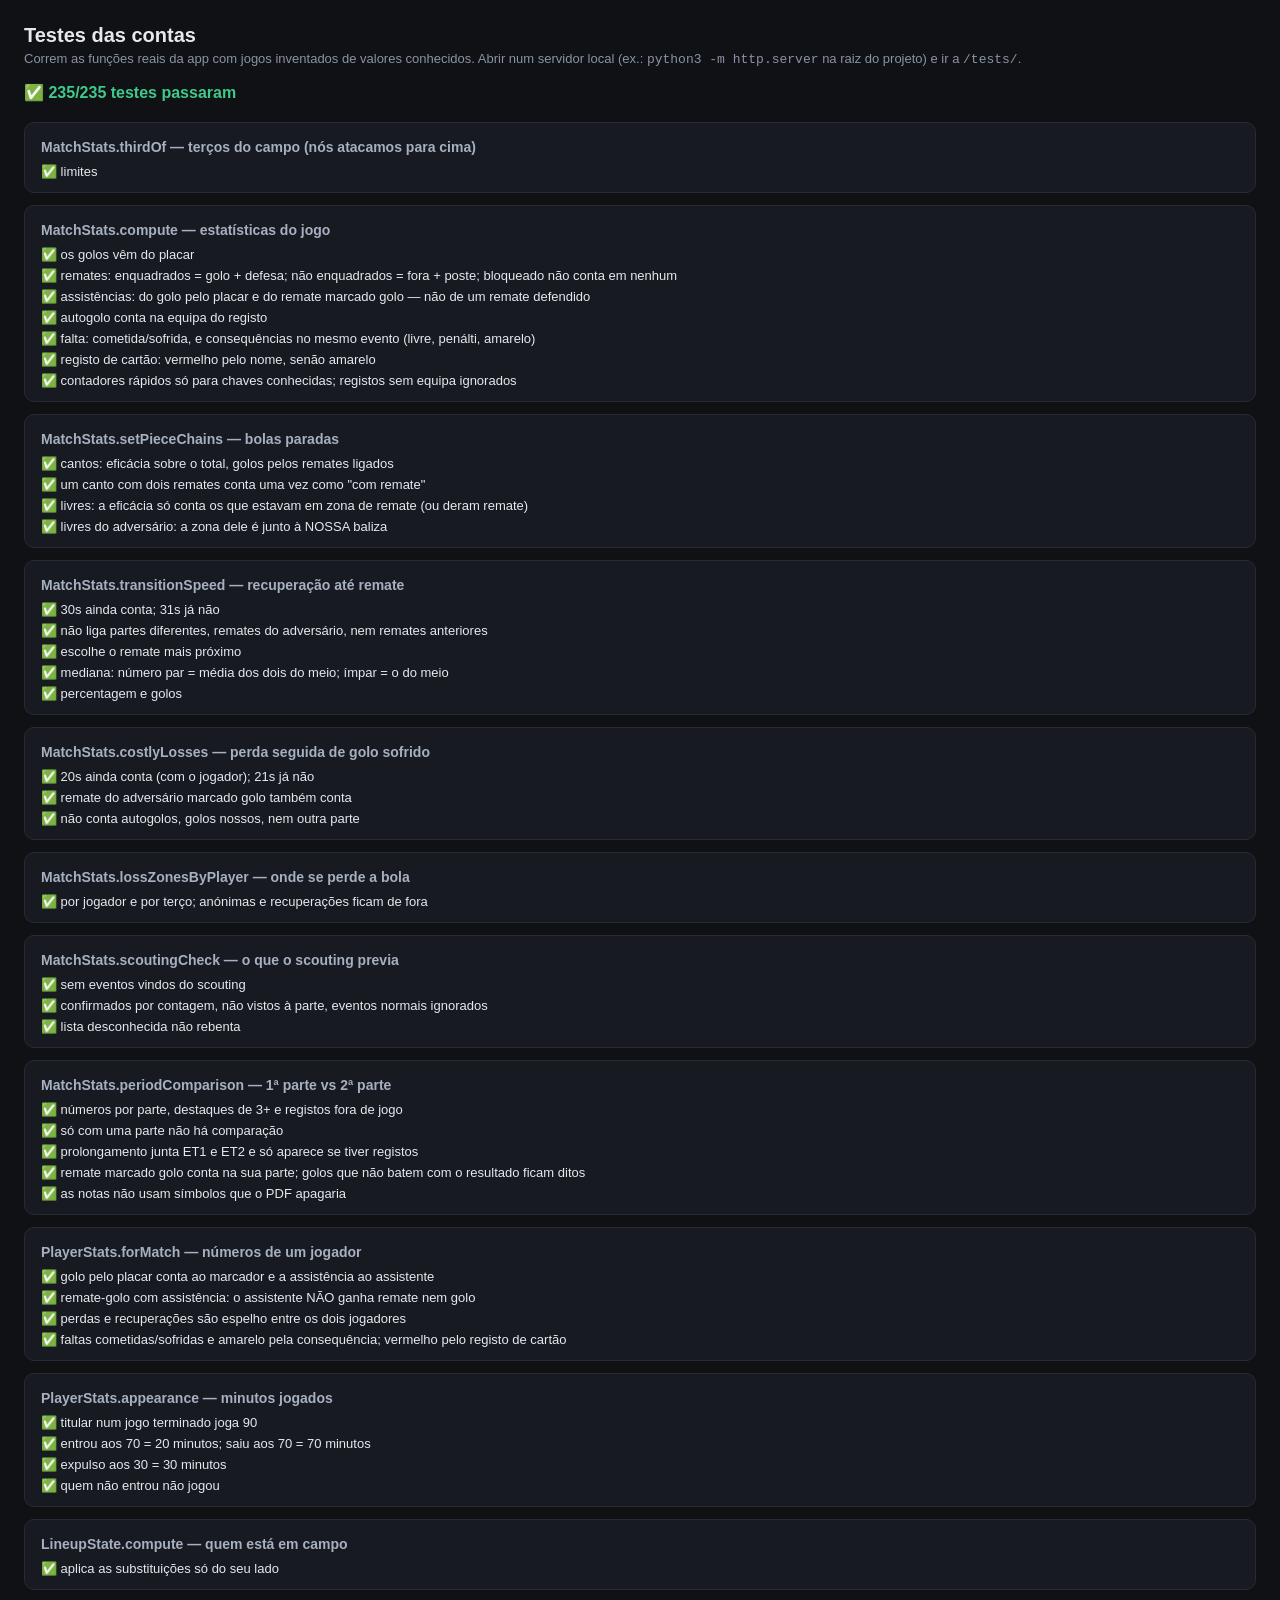
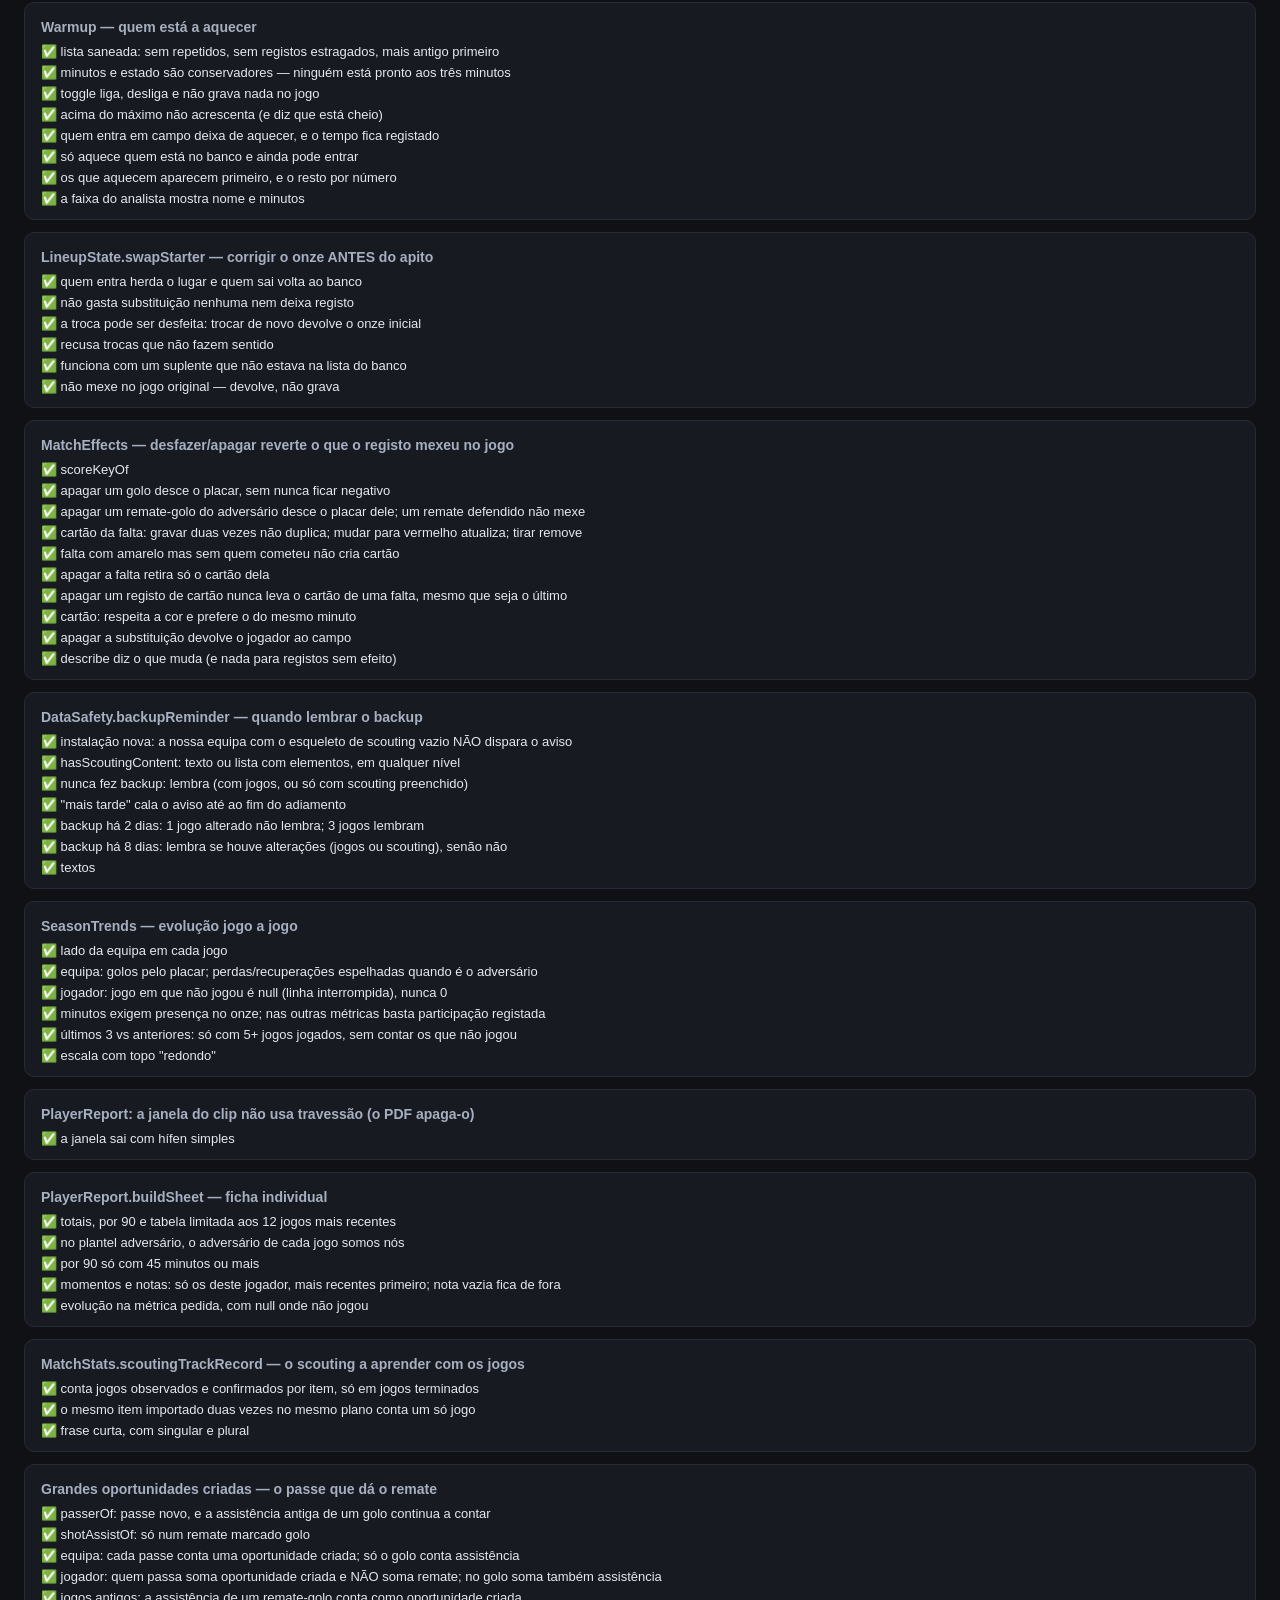
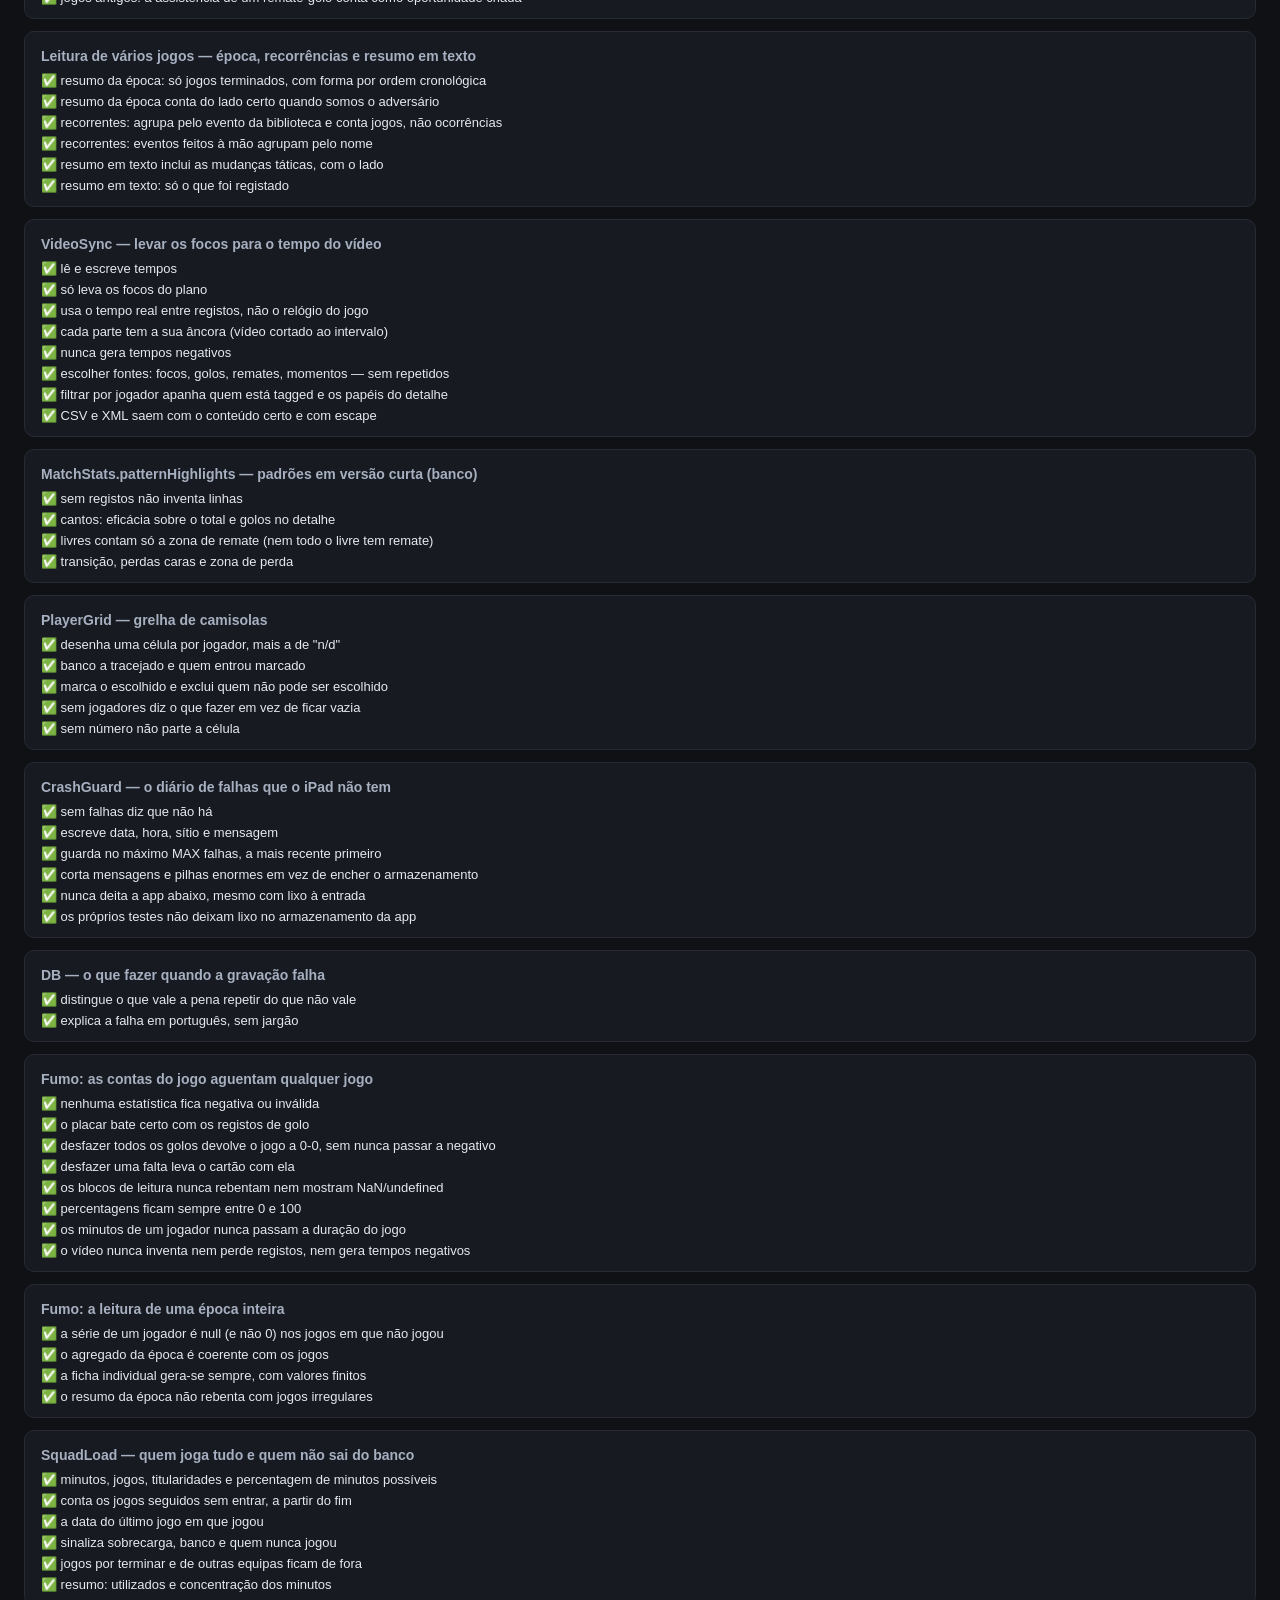
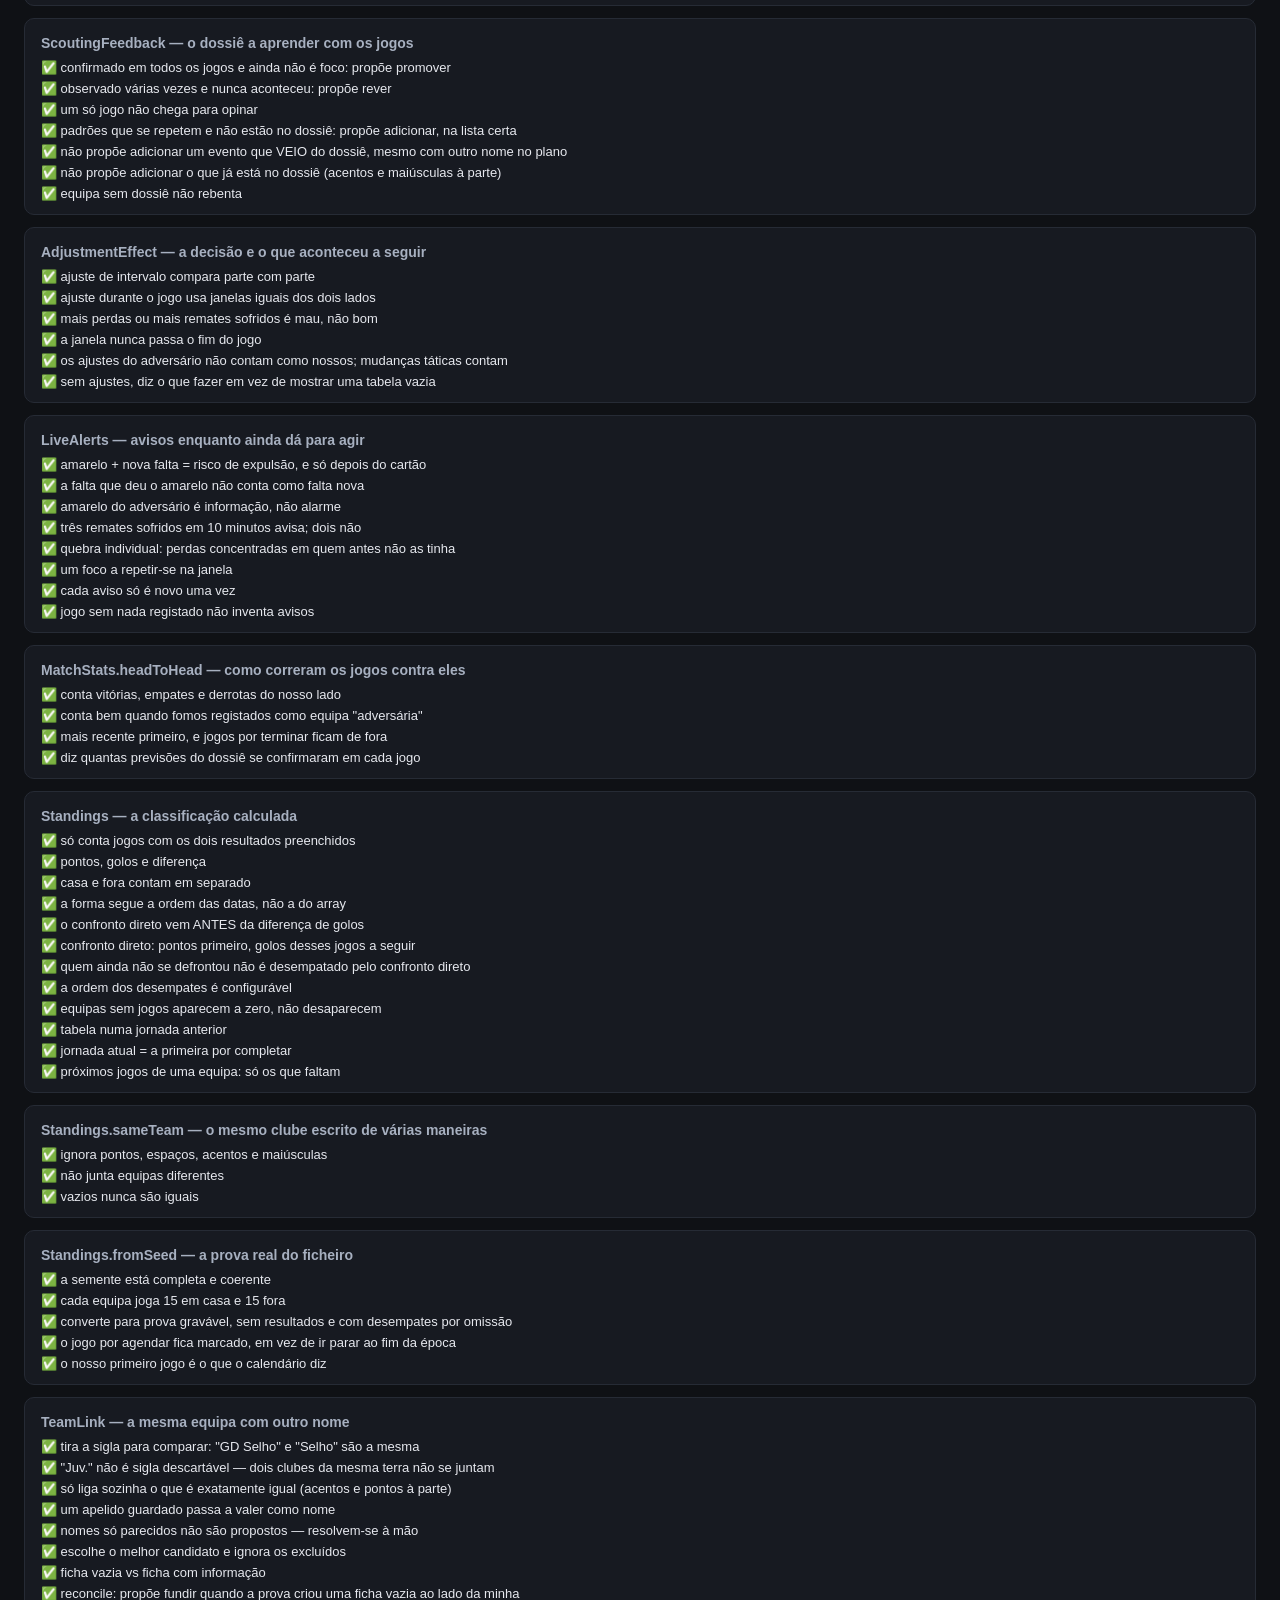
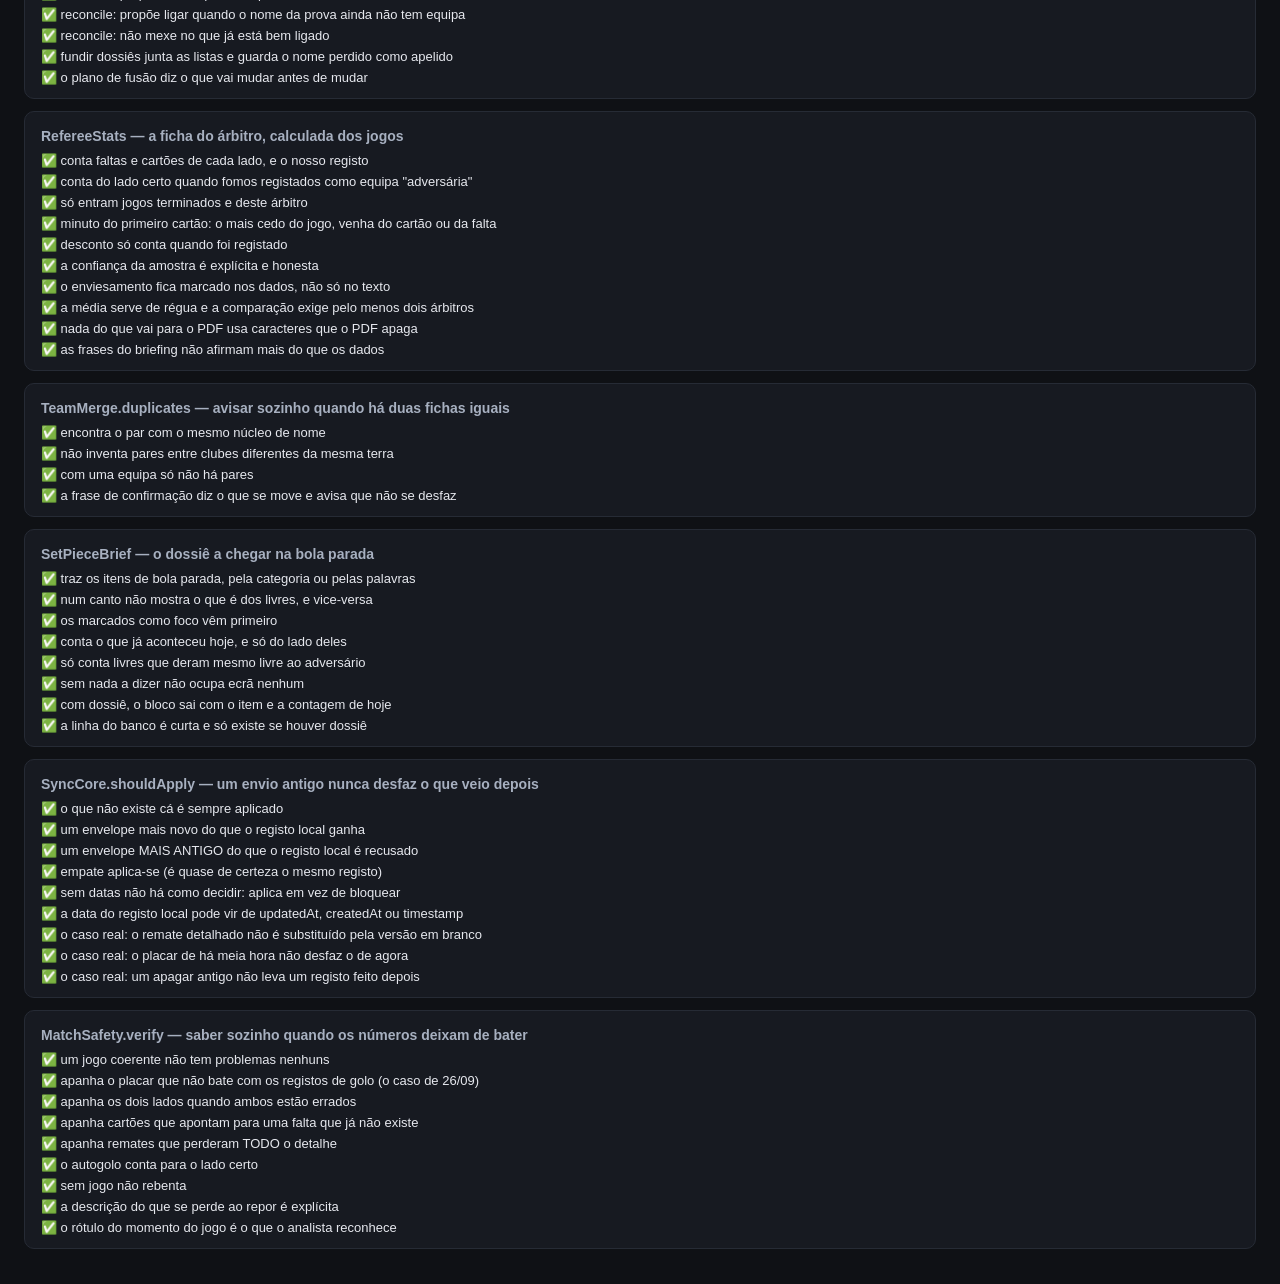
==== commit e1f07c48: "Aquecimentos: o banco marca quem aquece, o analista ve O adjunto marca os suplentes que estao a aque" ====
--- a/tests/index.html
+++ b/tests/index.html
@@ -33,6 +33,7 @@
   <script src="../js/core/db.js"></script>
   <script src="../js/core/pitch.js"></script>
   <script src="../js/core/lineupState.js"></script>
+  <script src="../js/core/warmup.js"></script>
   <script src="../js/core/matchStats.js"></script>
   <script src="../js/core/playerStats.js"></script>
   <script src="../js/core/matchEffects.js"></script>
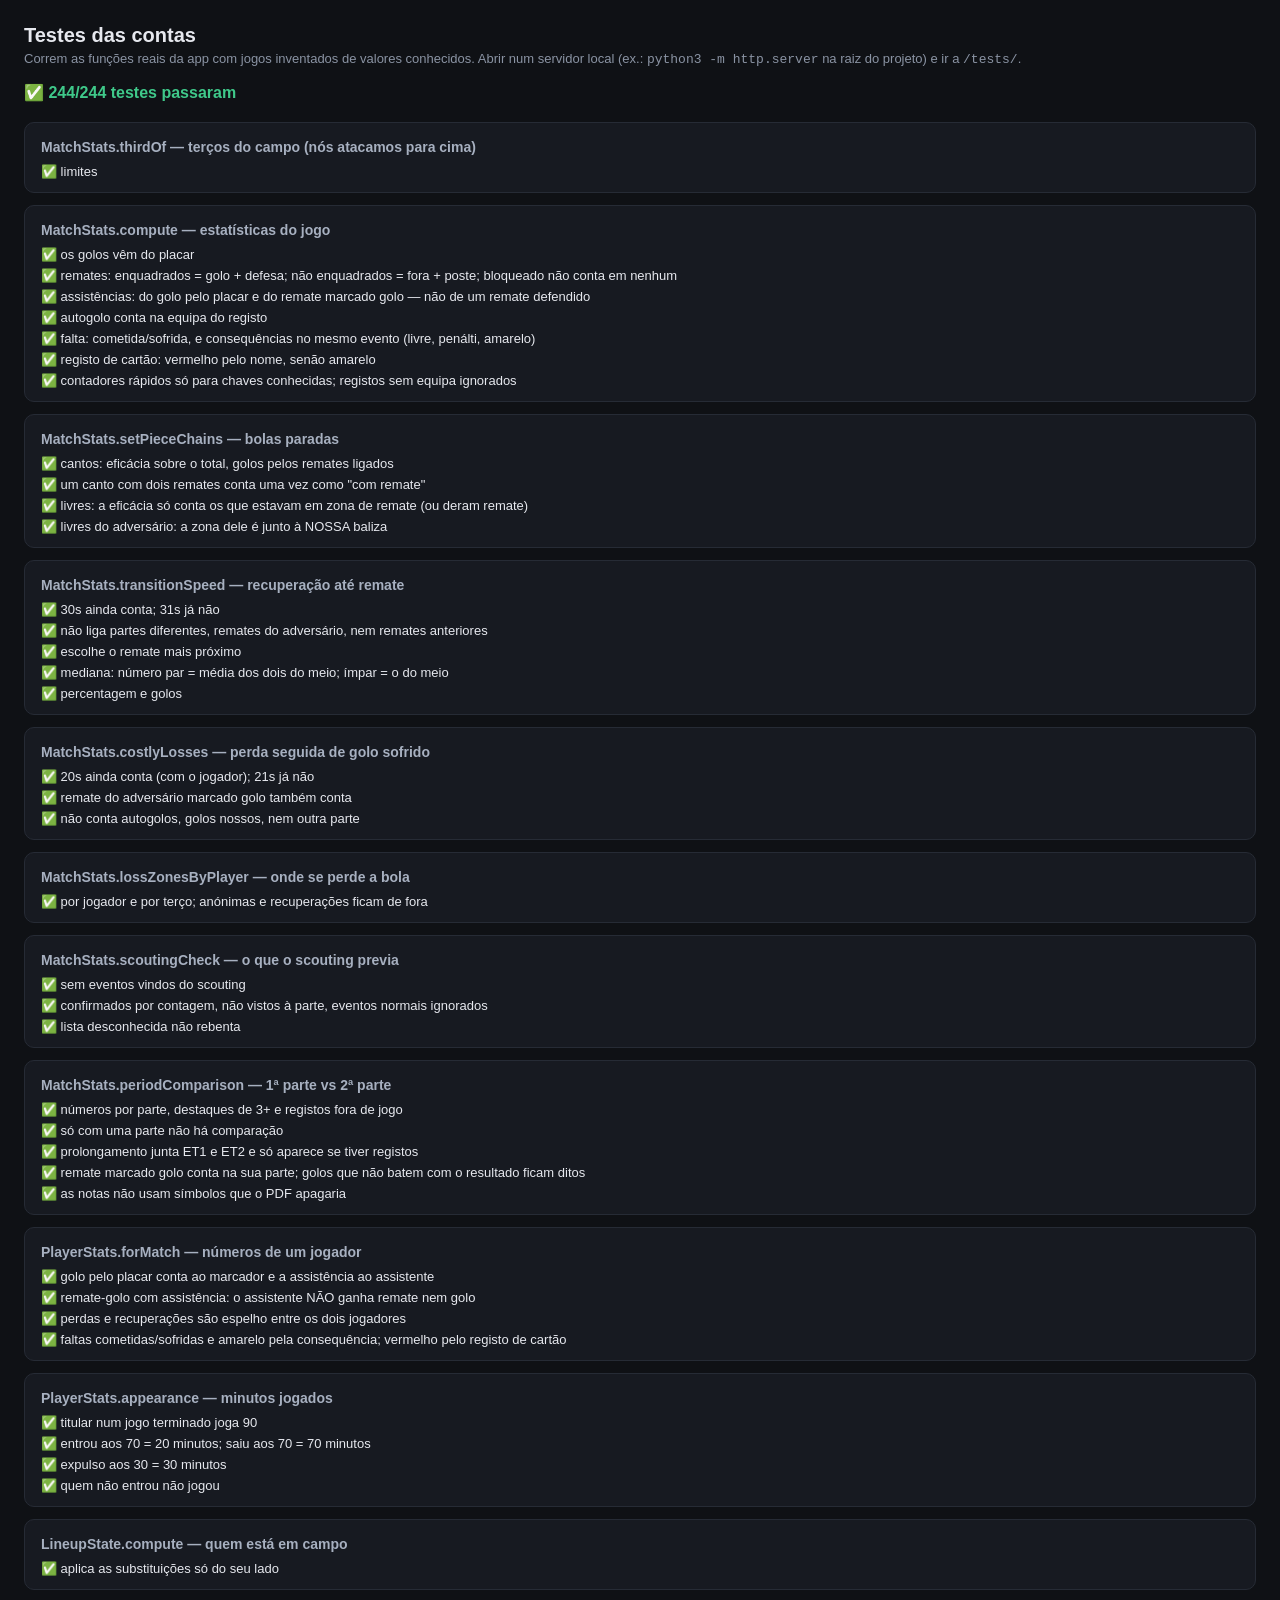
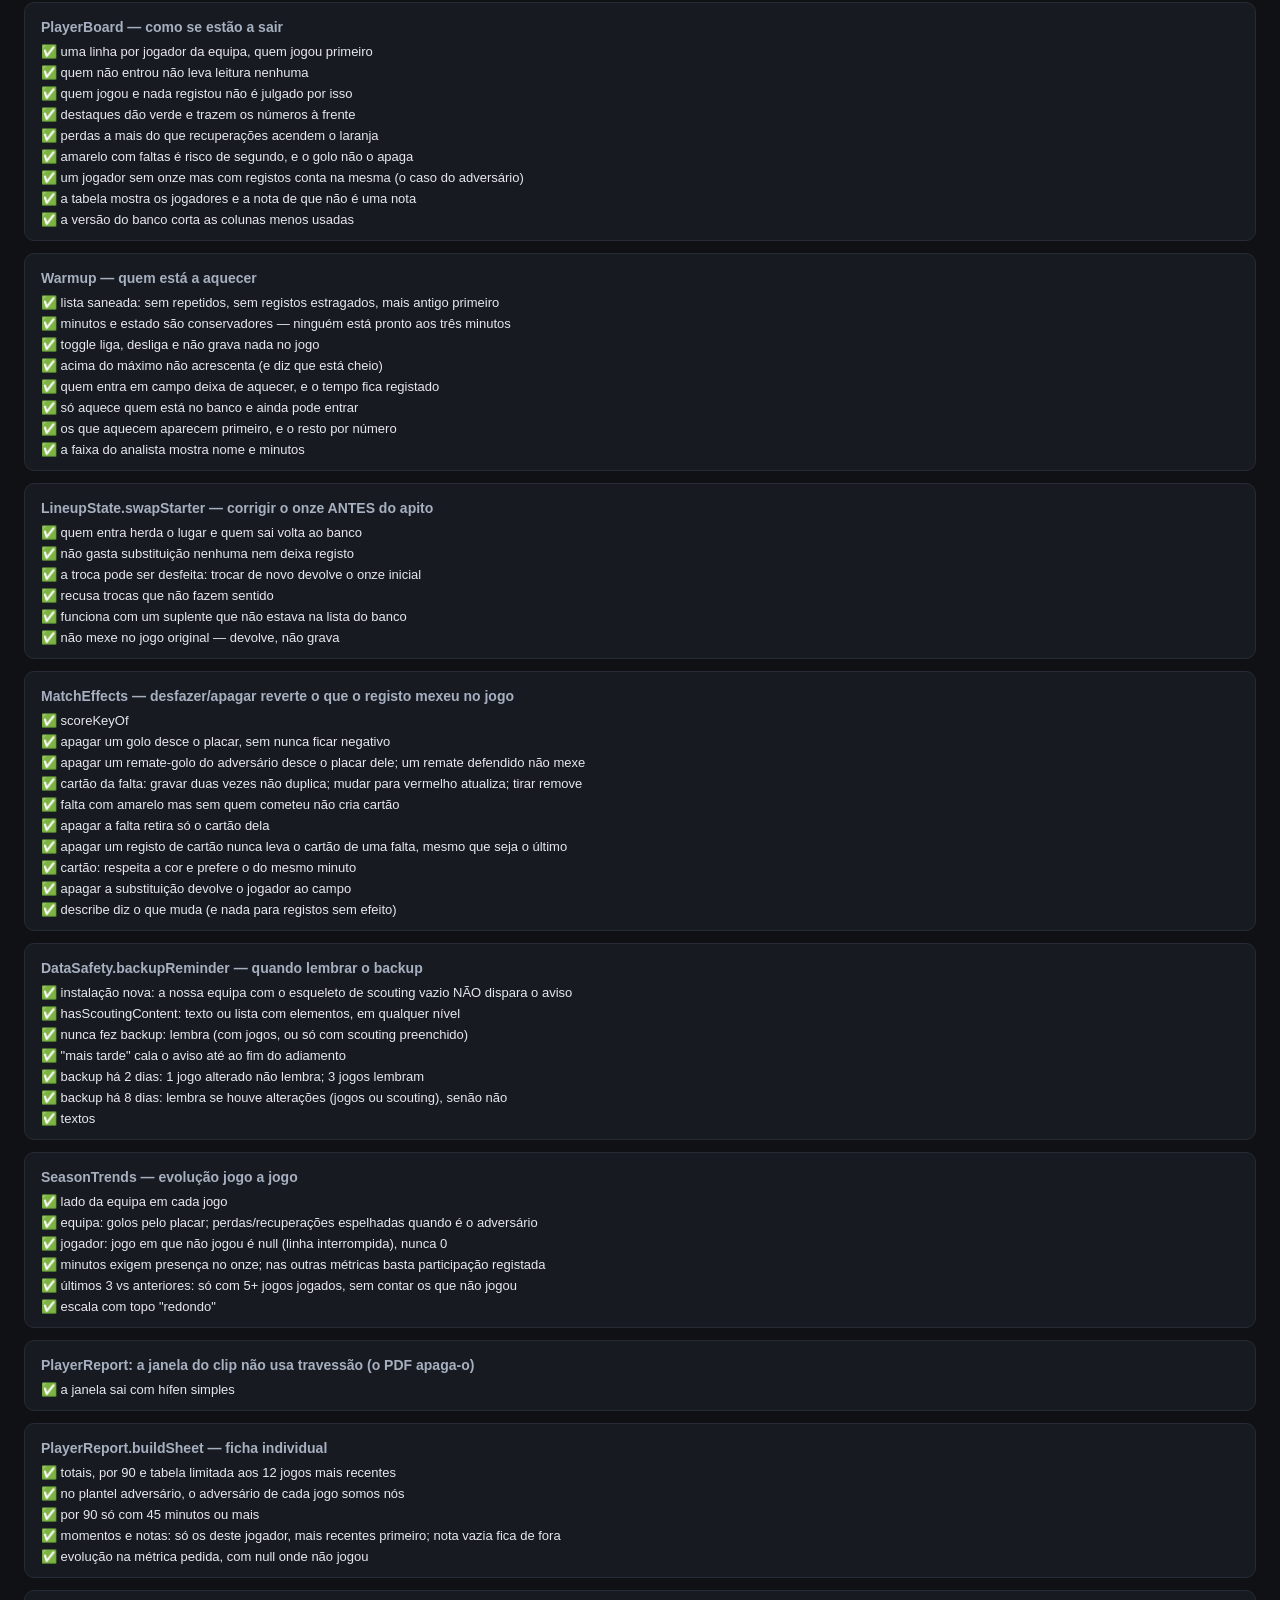
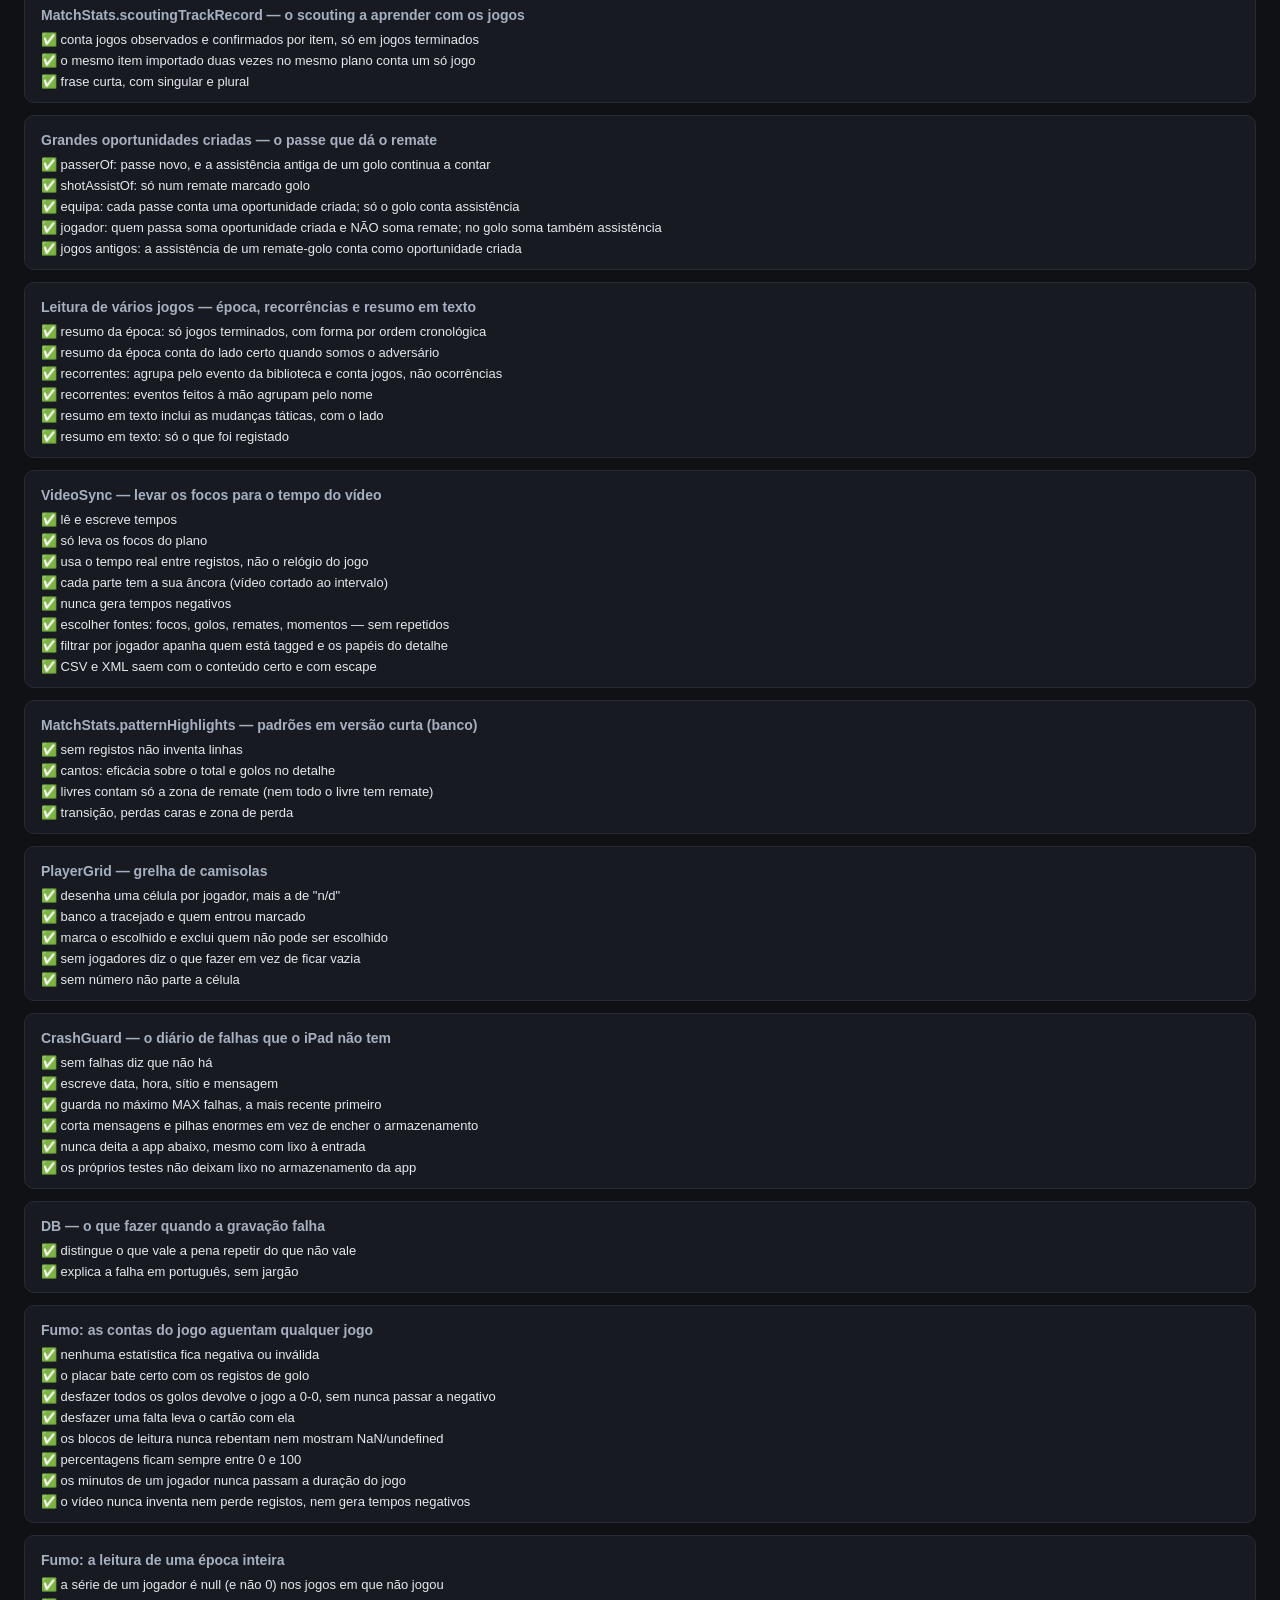
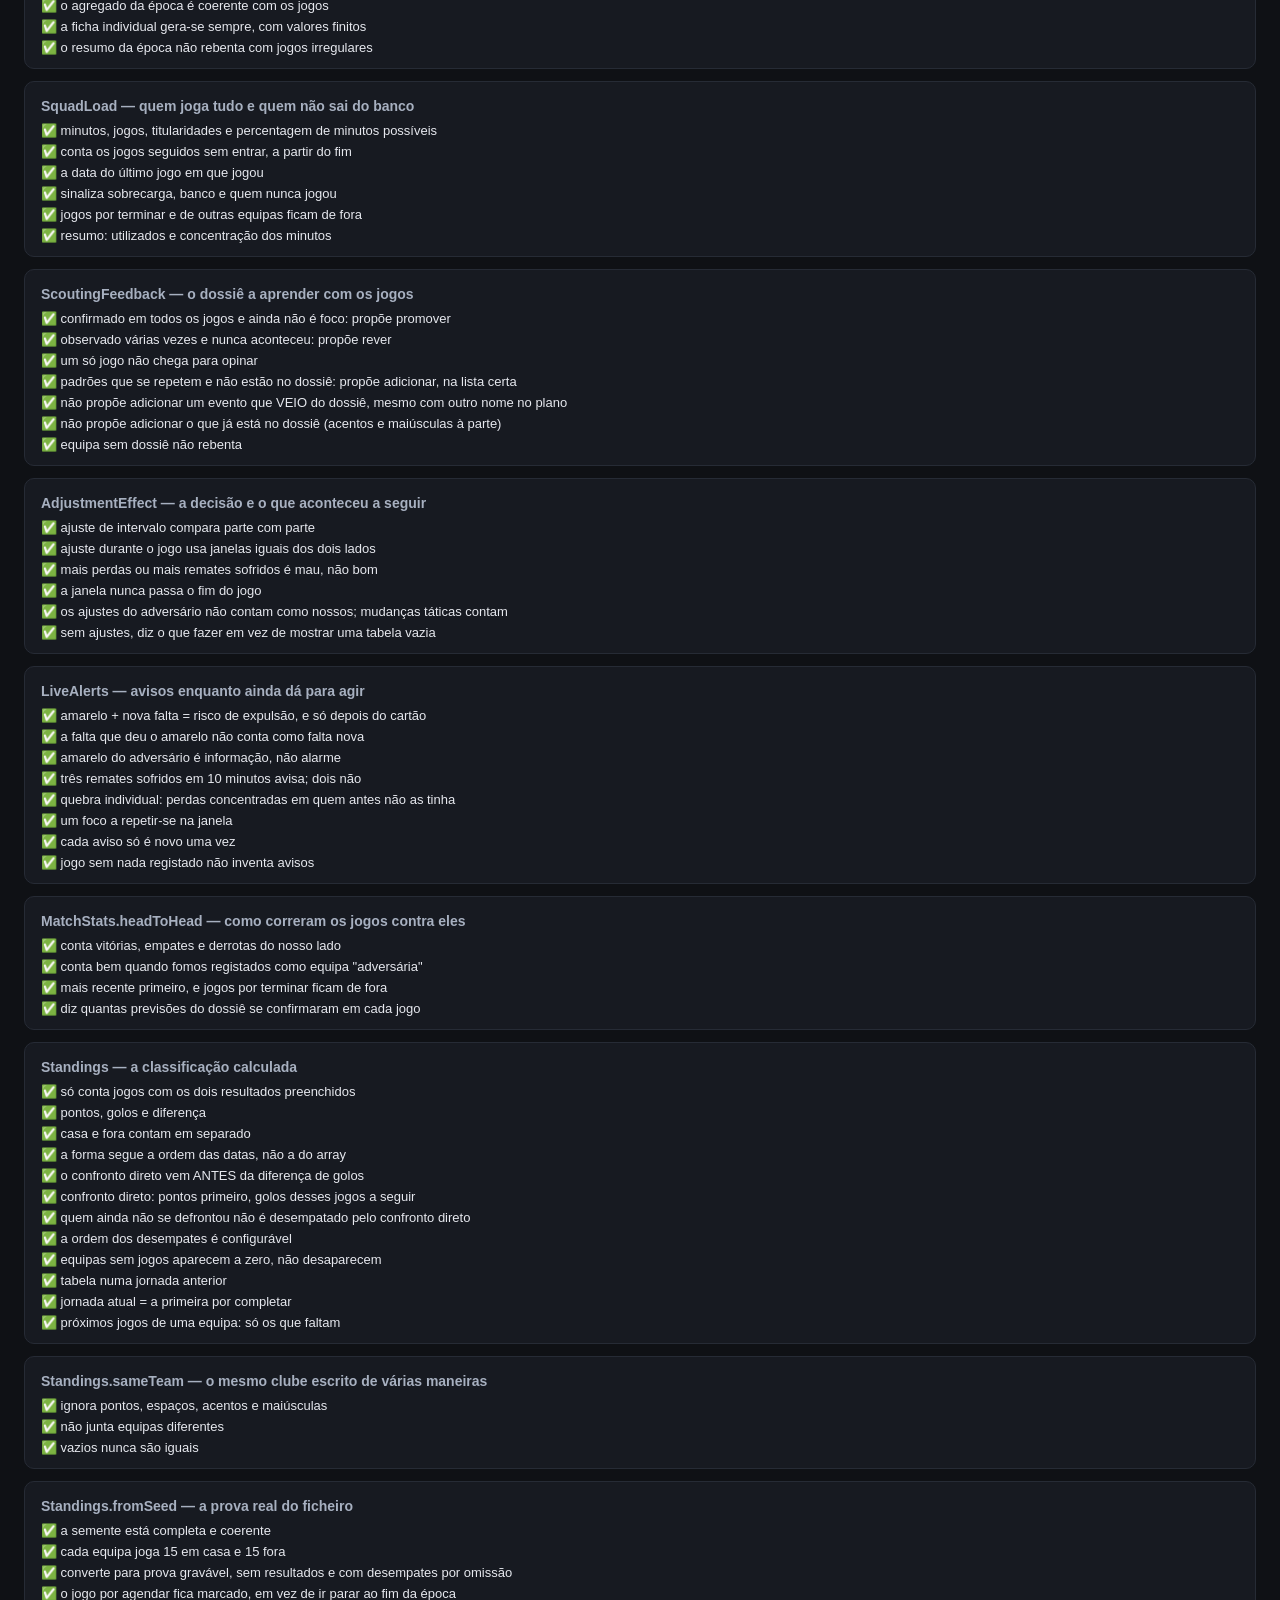
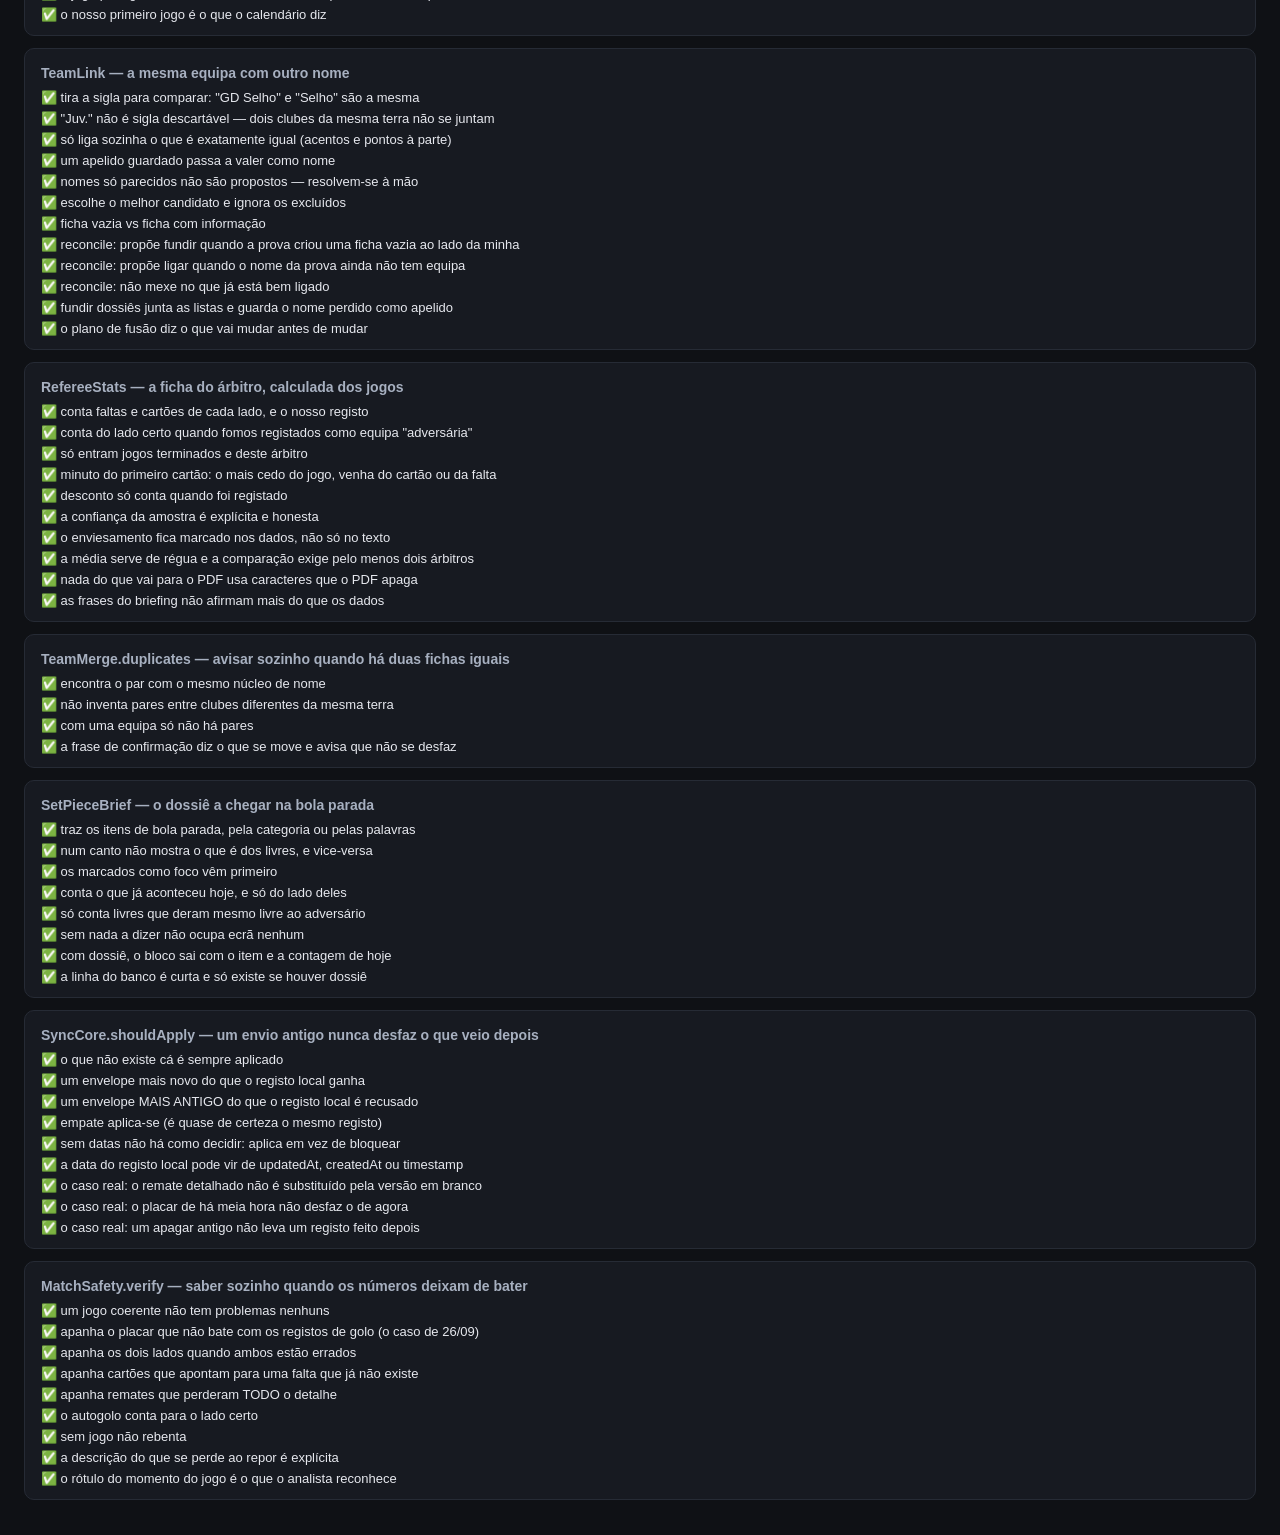
==== commit 459ef5ce: "Ao intervalo e no fim: uma tabela por jogador, com leitura Uma linha por jogador com os numeros do j" ====
--- a/tests/index.html
+++ b/tests/index.html
@@ -36,6 +36,7 @@
   <script src="../js/core/warmup.js"></script>
   <script src="../js/core/matchStats.js"></script>
   <script src="../js/core/playerStats.js"></script>
+  <script src="../js/core/playerBoard.js"></script>
   <script src="../js/core/matchEffects.js"></script>
   <script src="../js/core/dataSafety.js"></script>
   <script src="../js/core/matchSafety.js"></script>
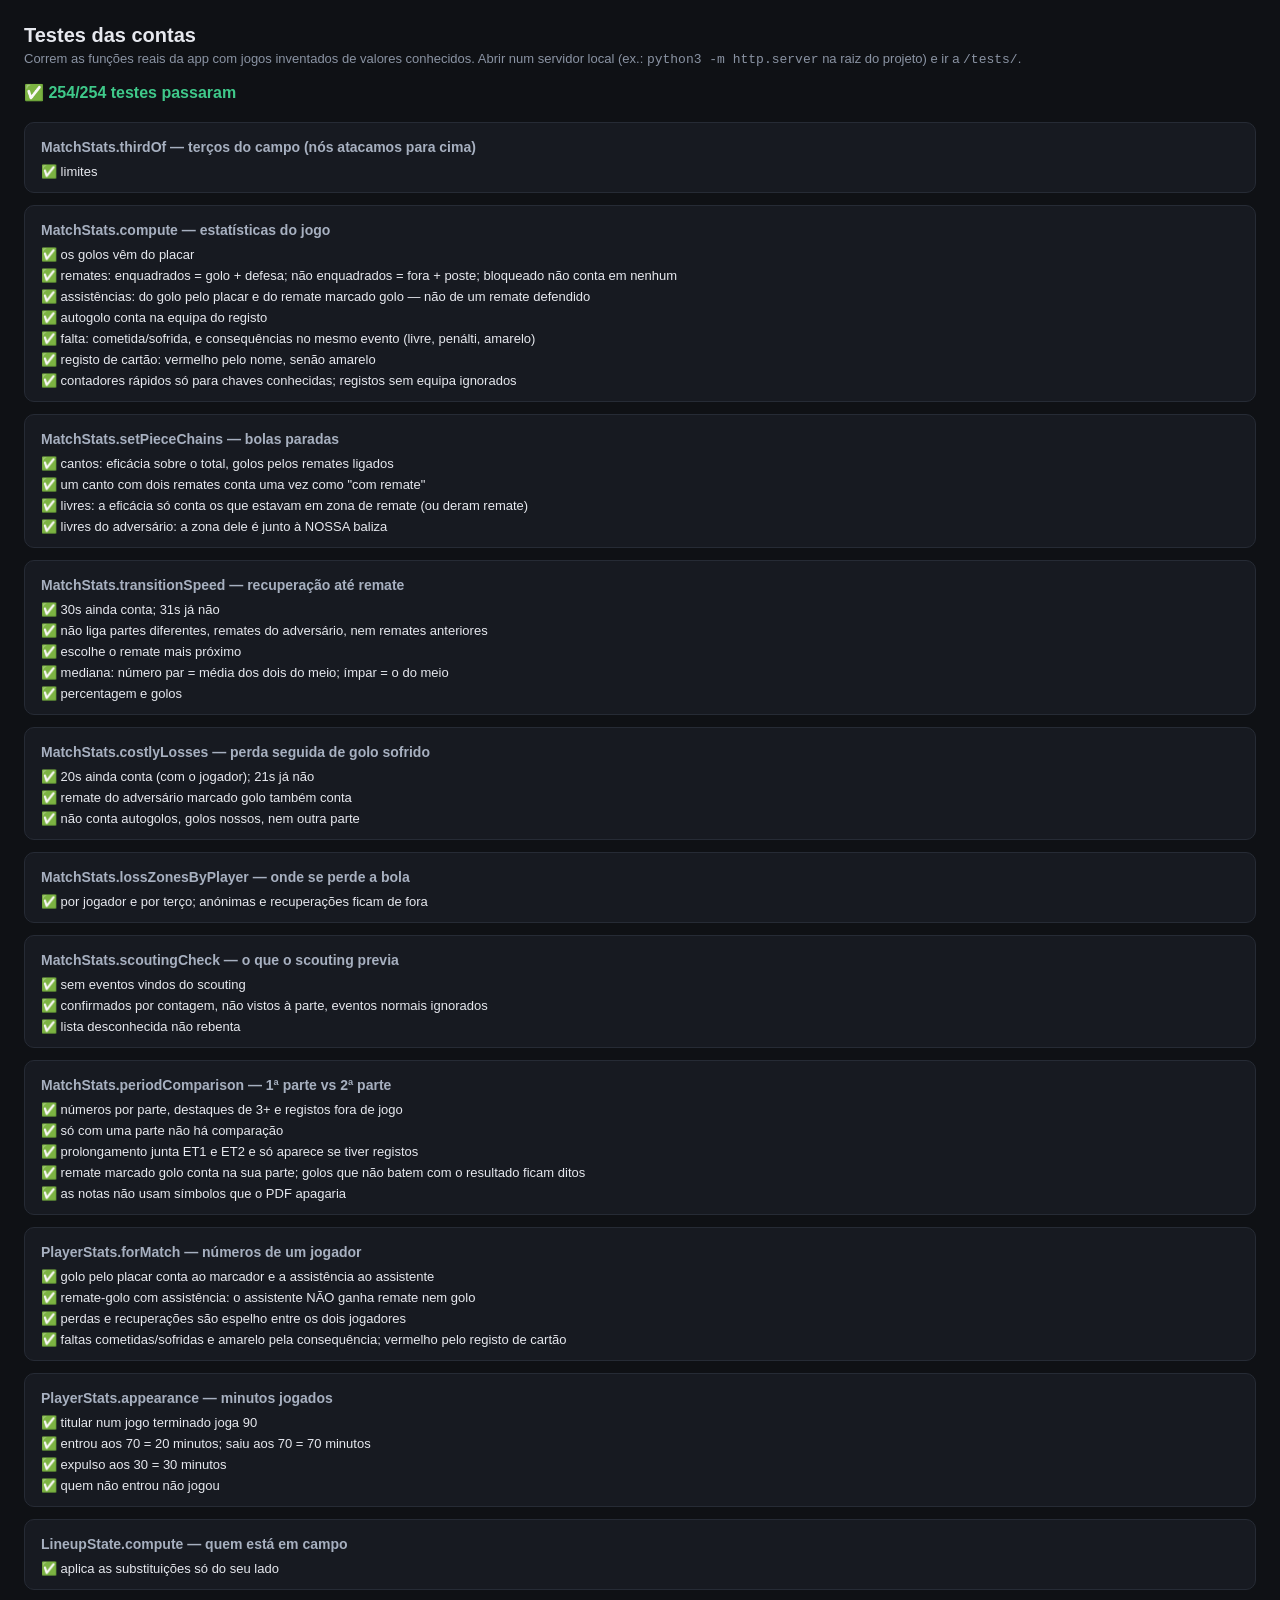
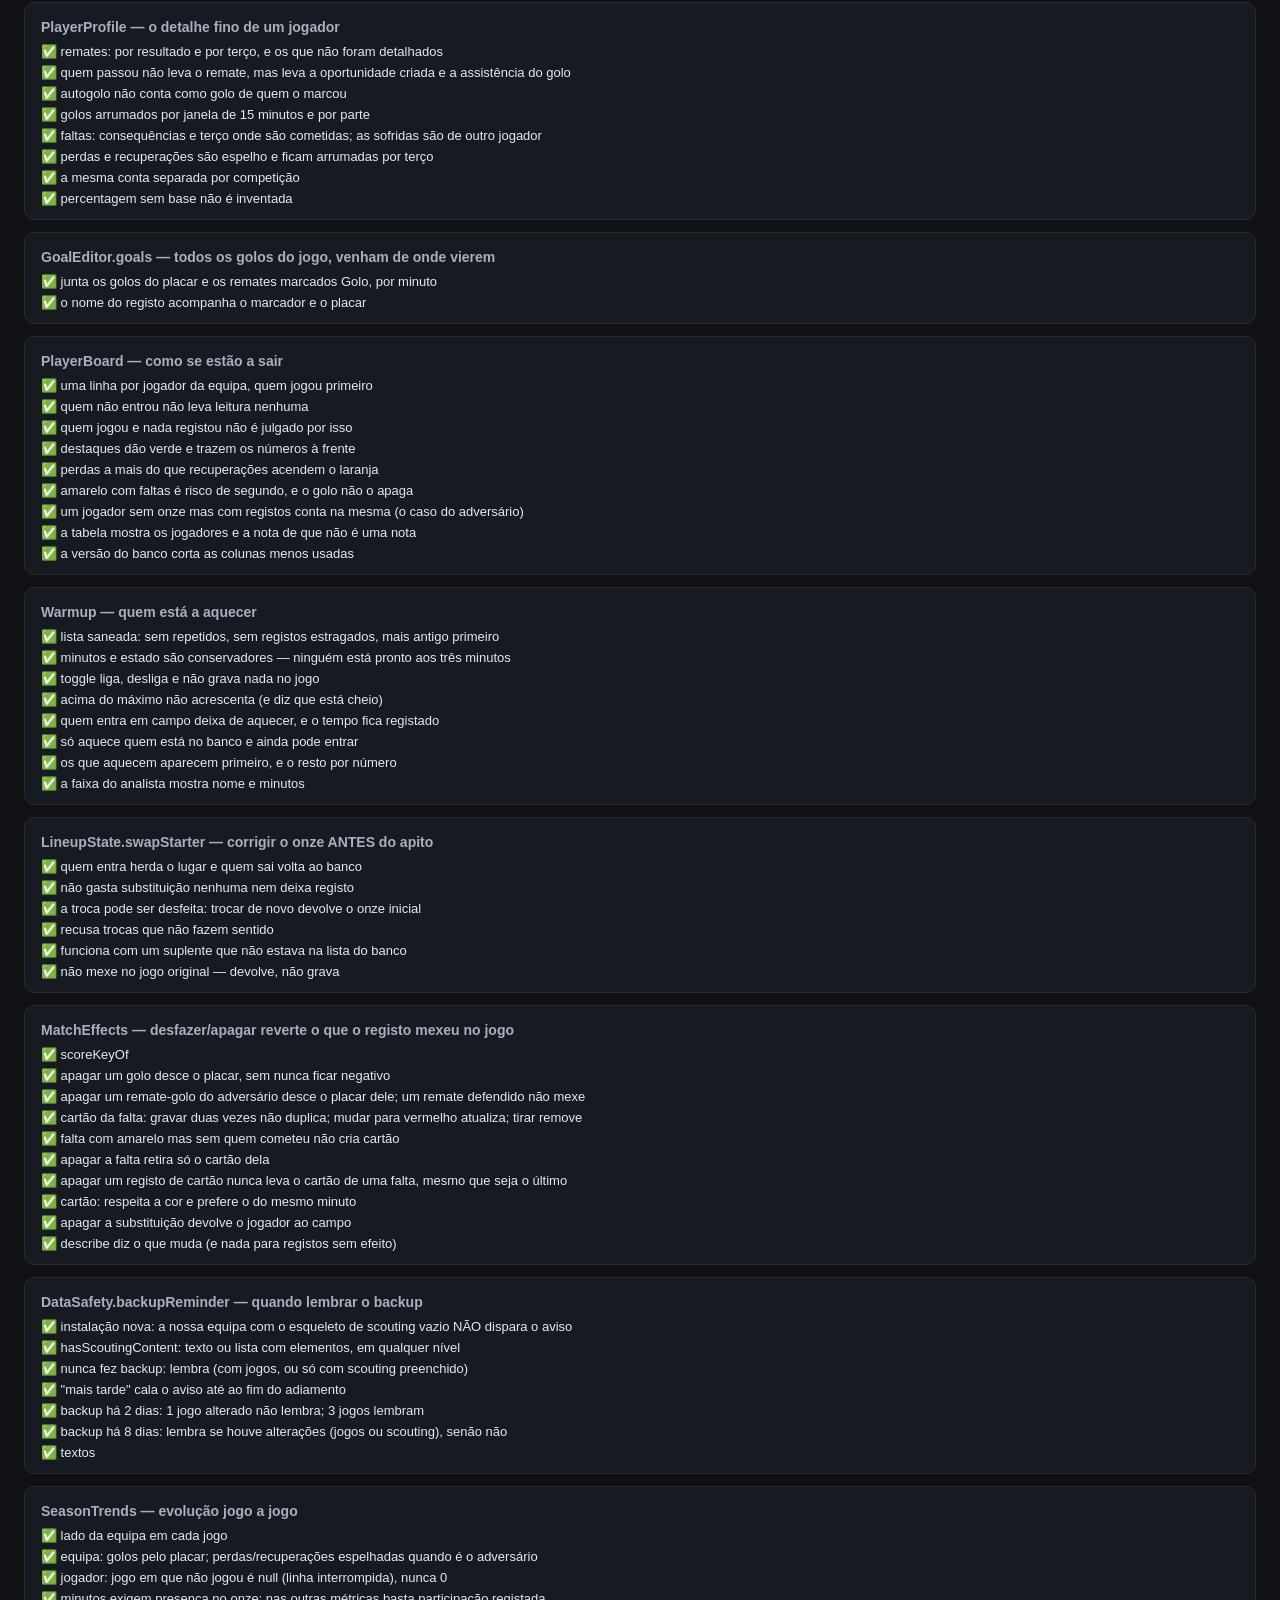
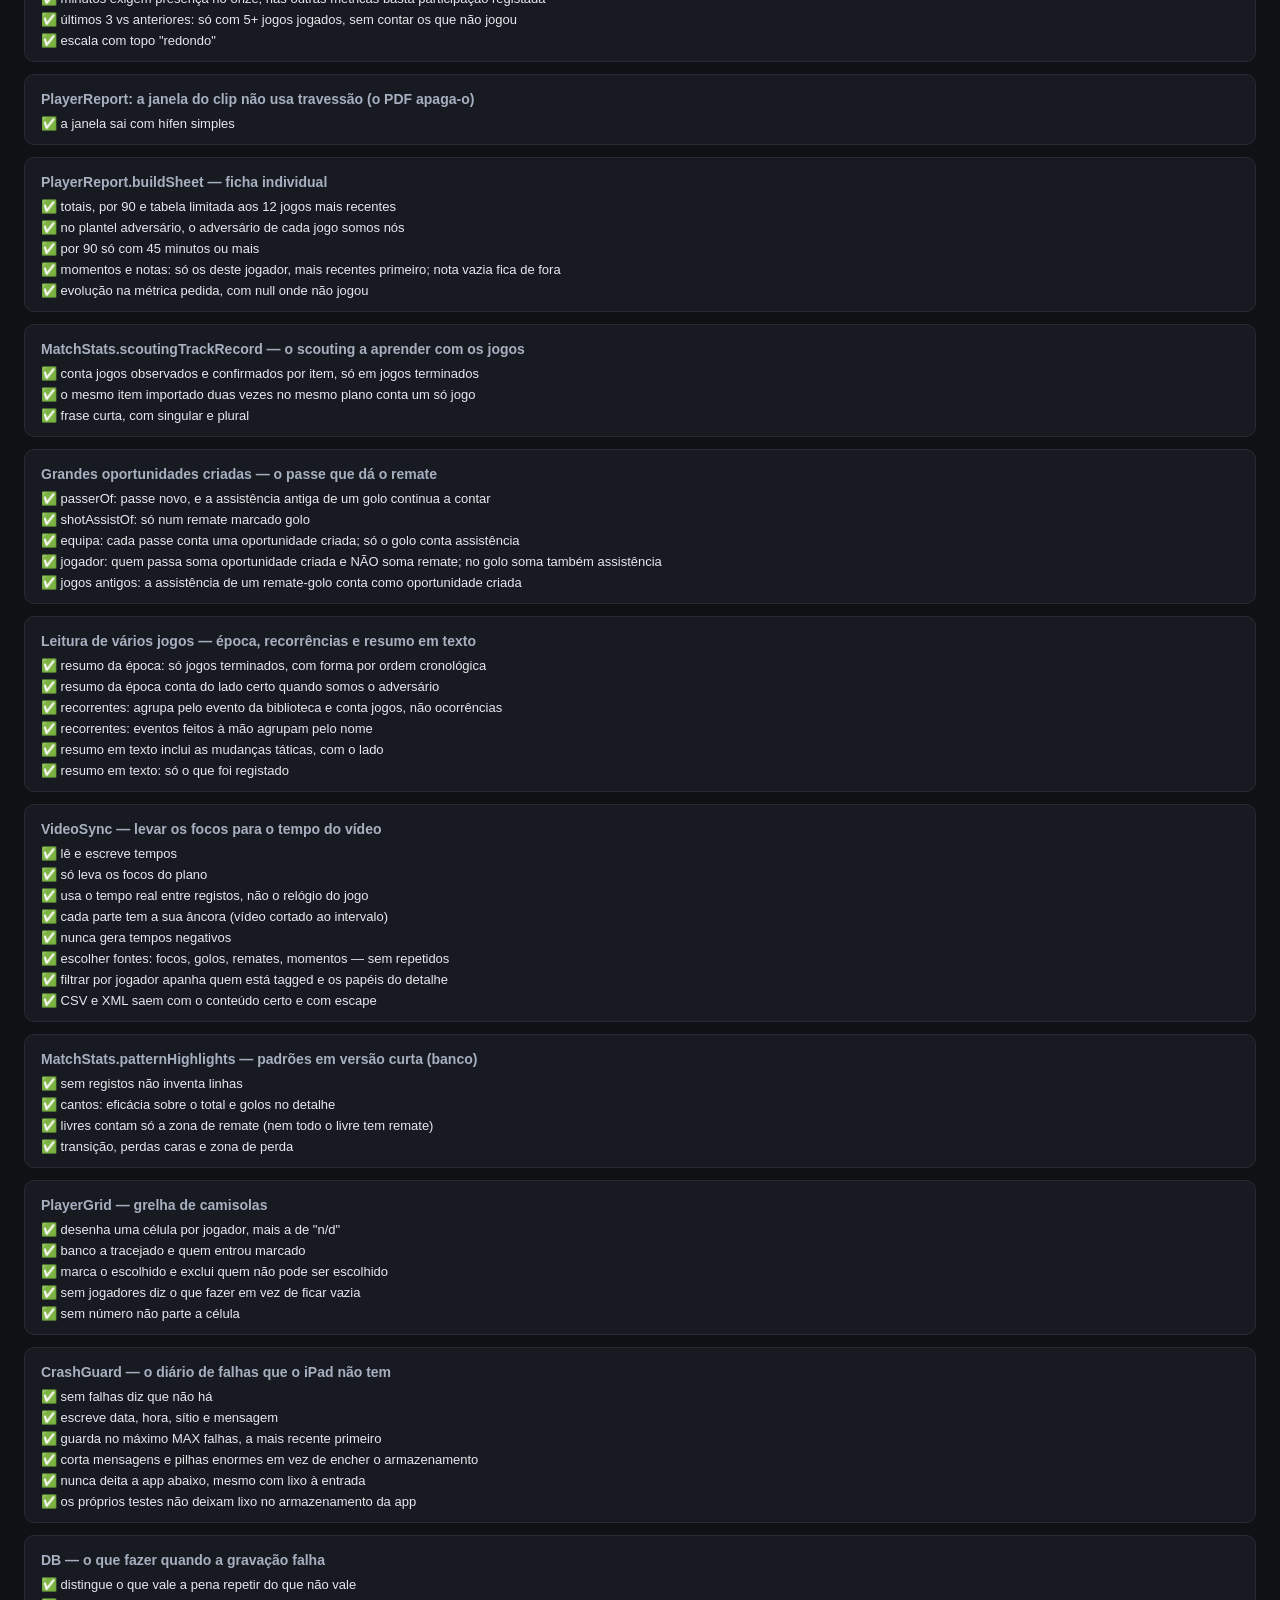
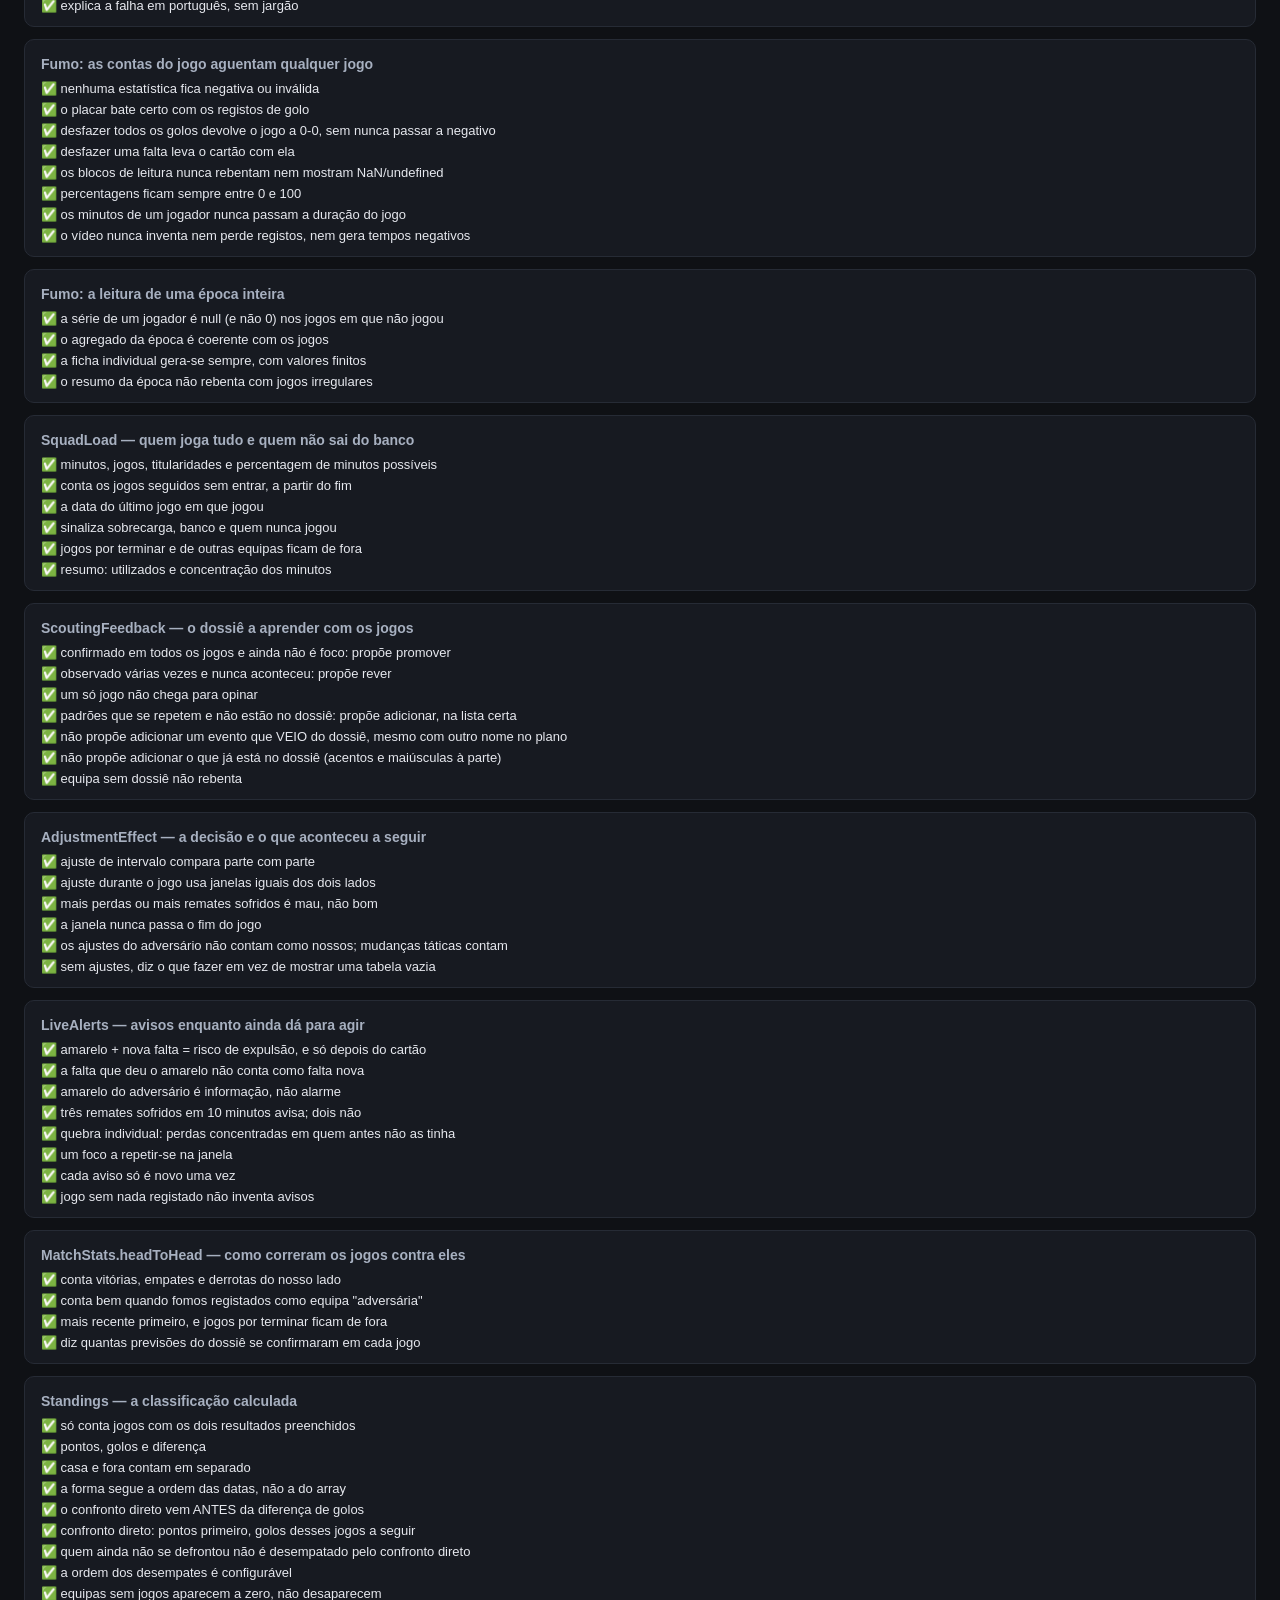
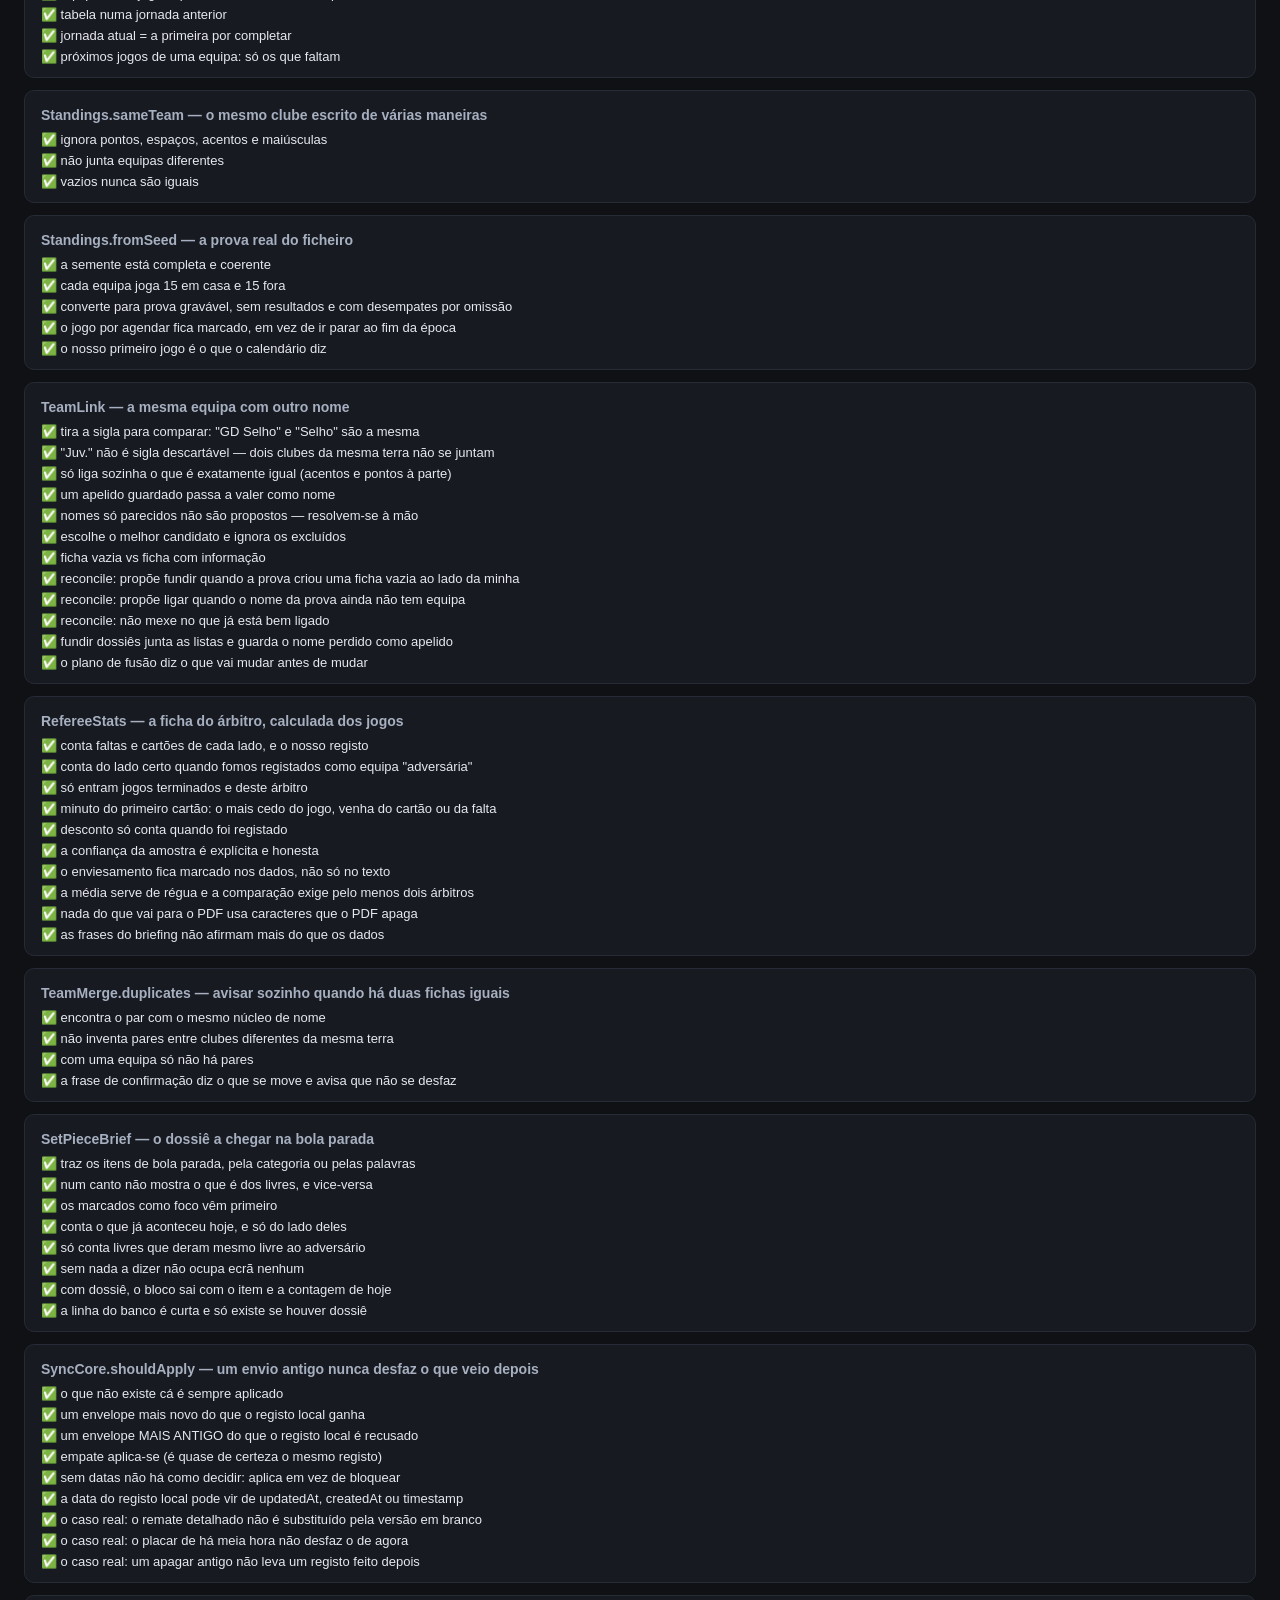
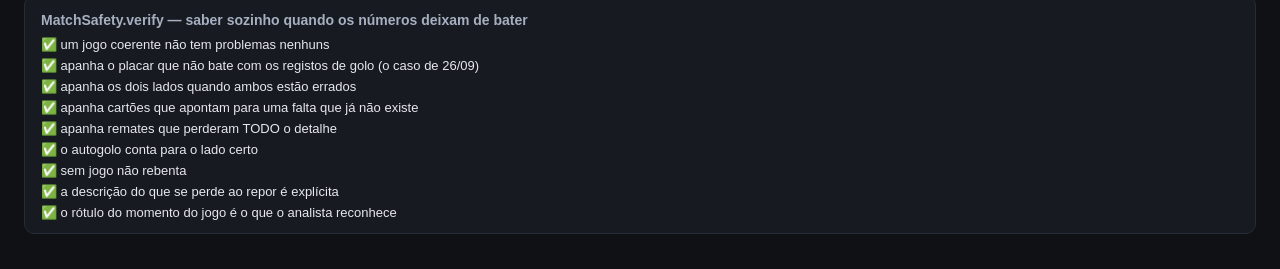
==== commit db17ce06: "Detalhe por jogador e correcao de golos depois do jogo ESTATISTICAS DO PLANTEL A ficha de cada jogad" ====
--- a/tests/index.html
+++ b/tests/index.html
@@ -37,6 +37,8 @@
   <script src="../js/core/matchStats.js"></script>
   <script src="../js/core/playerStats.js"></script>
   <script src="../js/core/playerBoard.js"></script>
+  <script src="../js/core/playerProfile.js"></script>
+  <script src="../js/ui/goalEditor.js"></script>
   <script src="../js/core/matchEffects.js"></script>
   <script src="../js/core/dataSafety.js"></script>
   <script src="../js/core/matchSafety.js"></script>
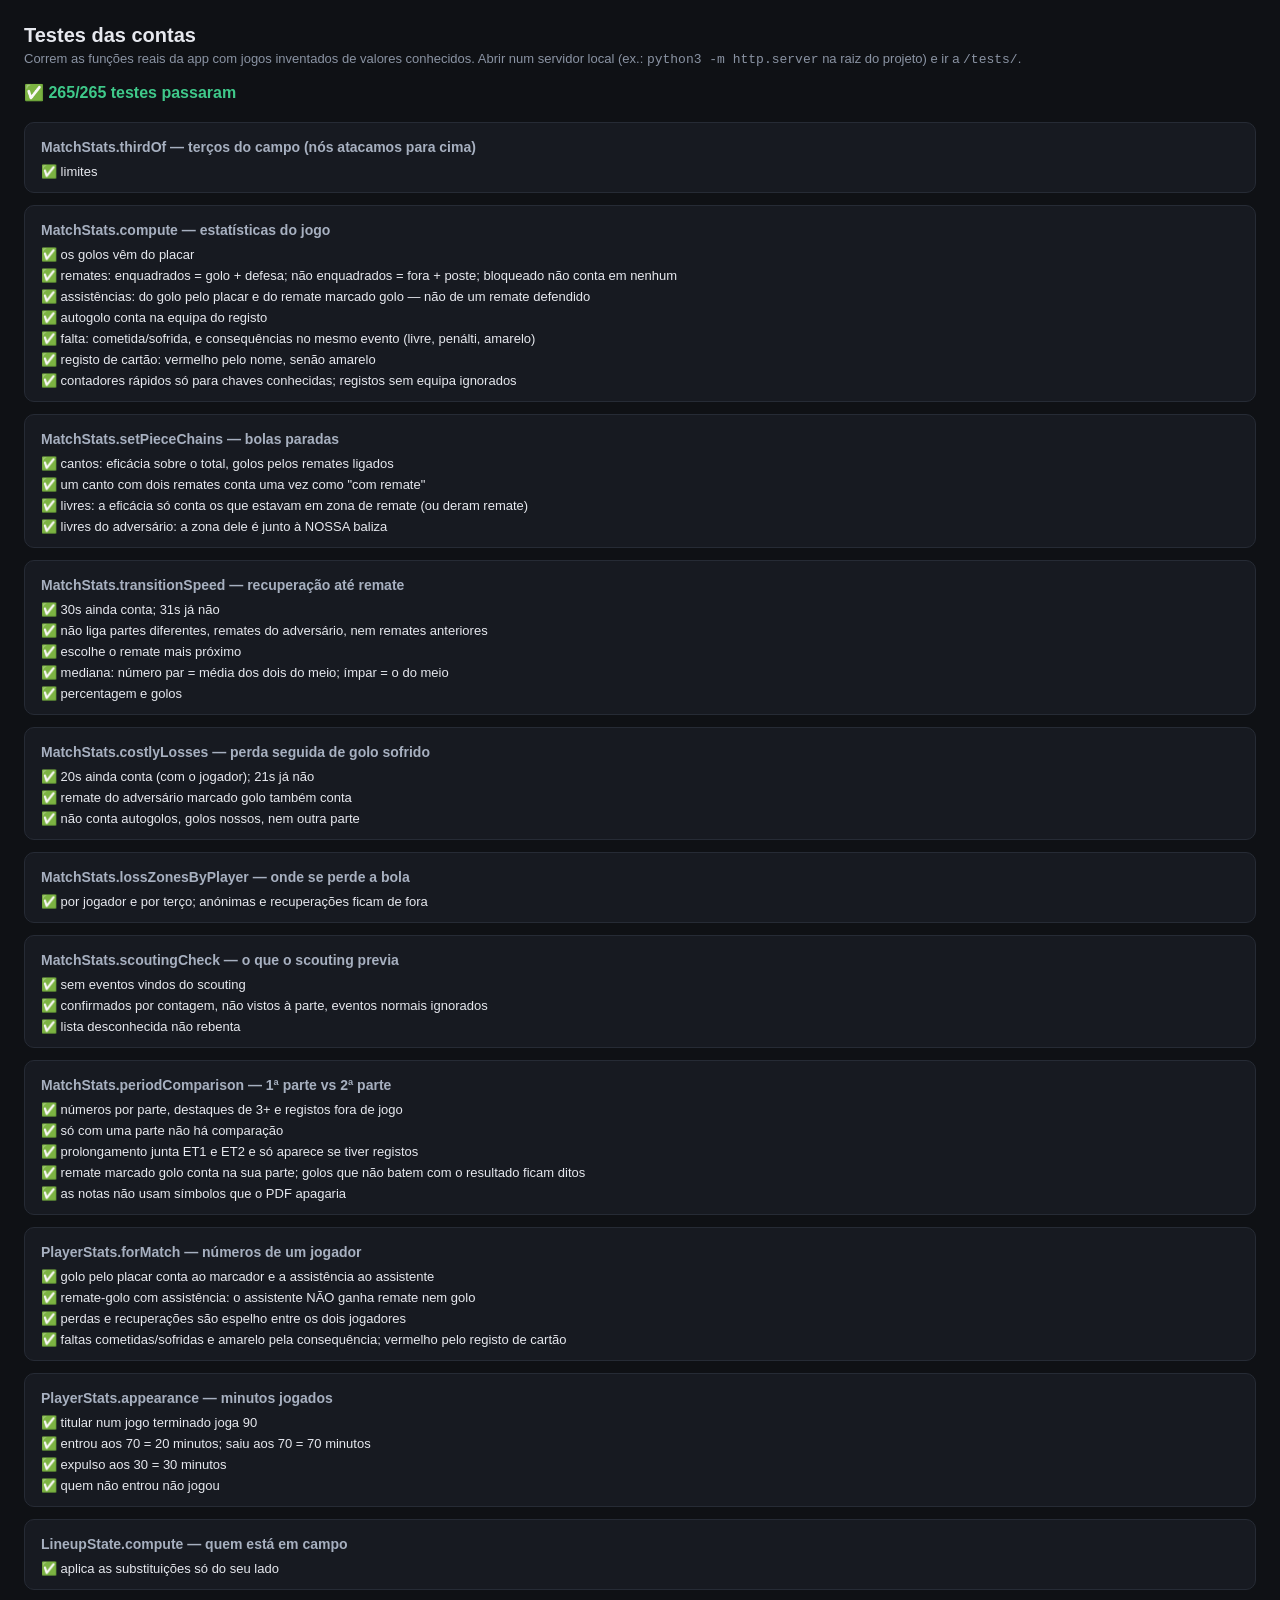
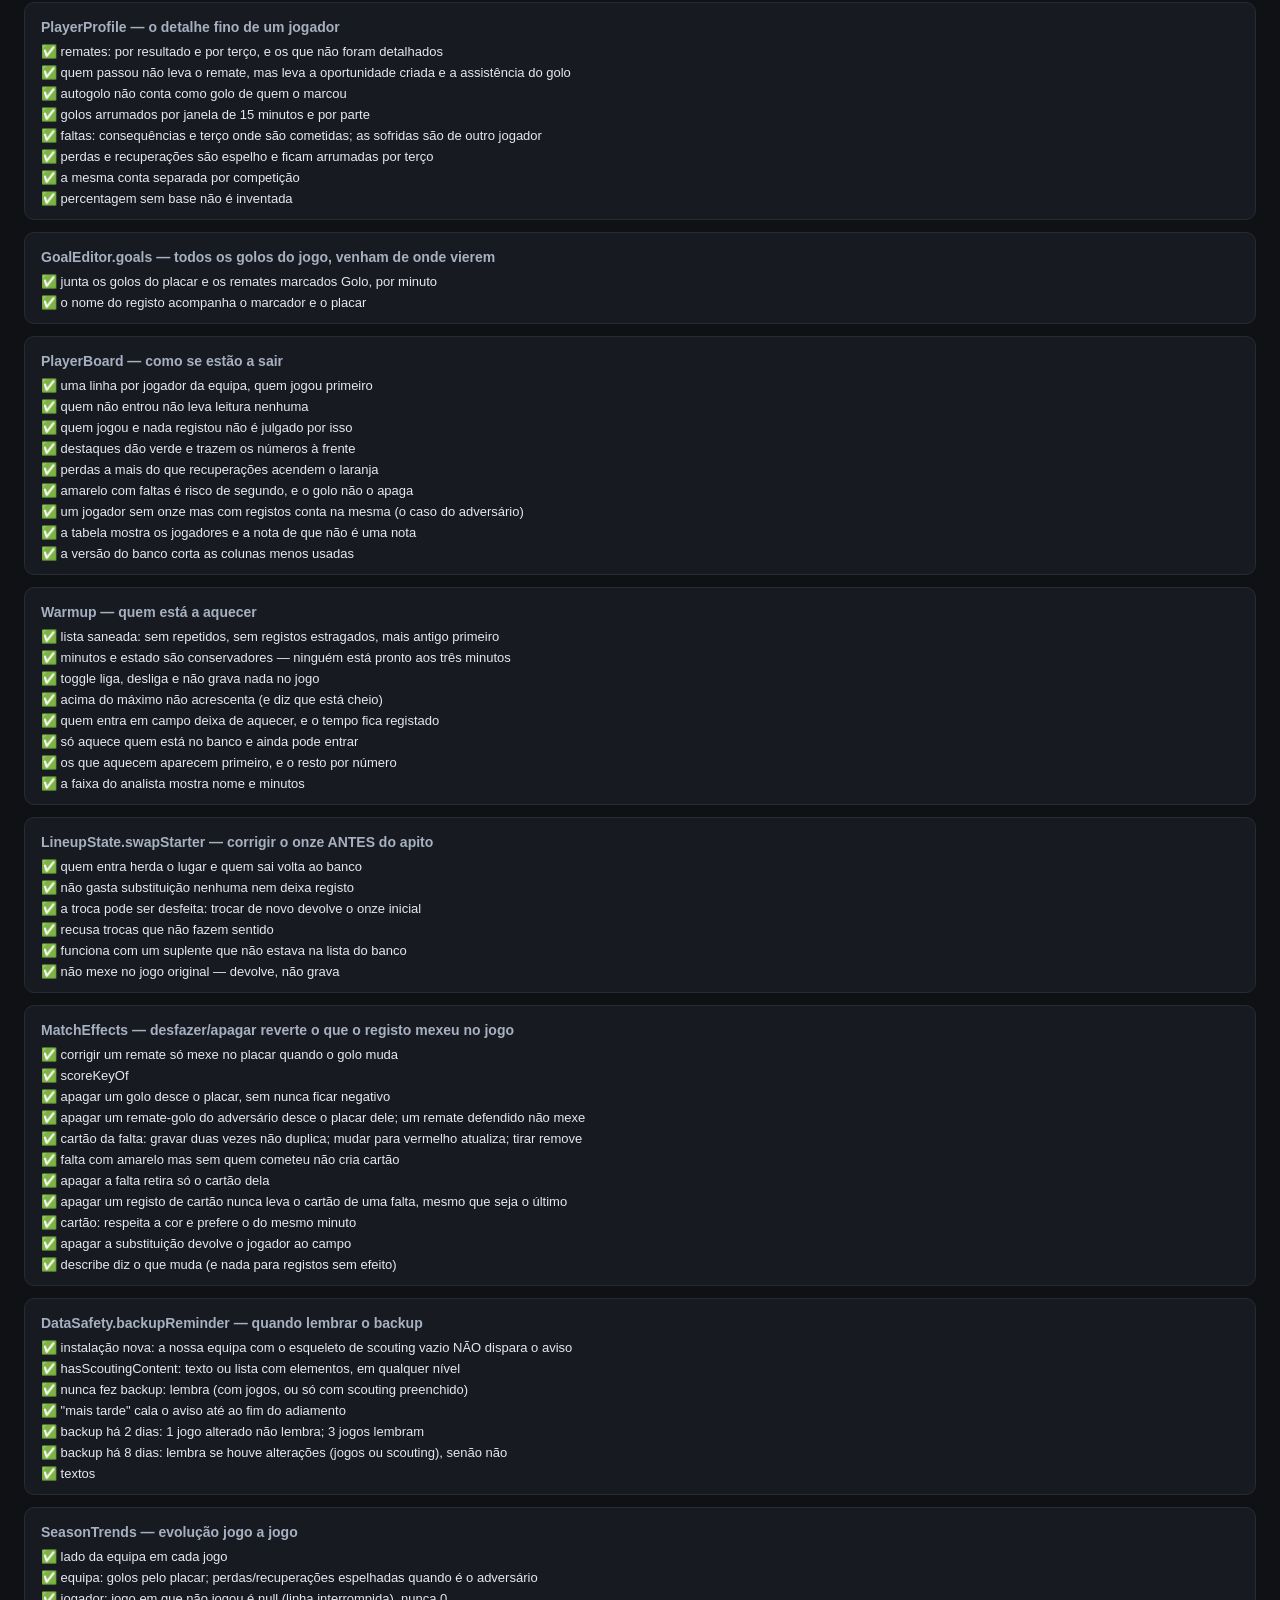
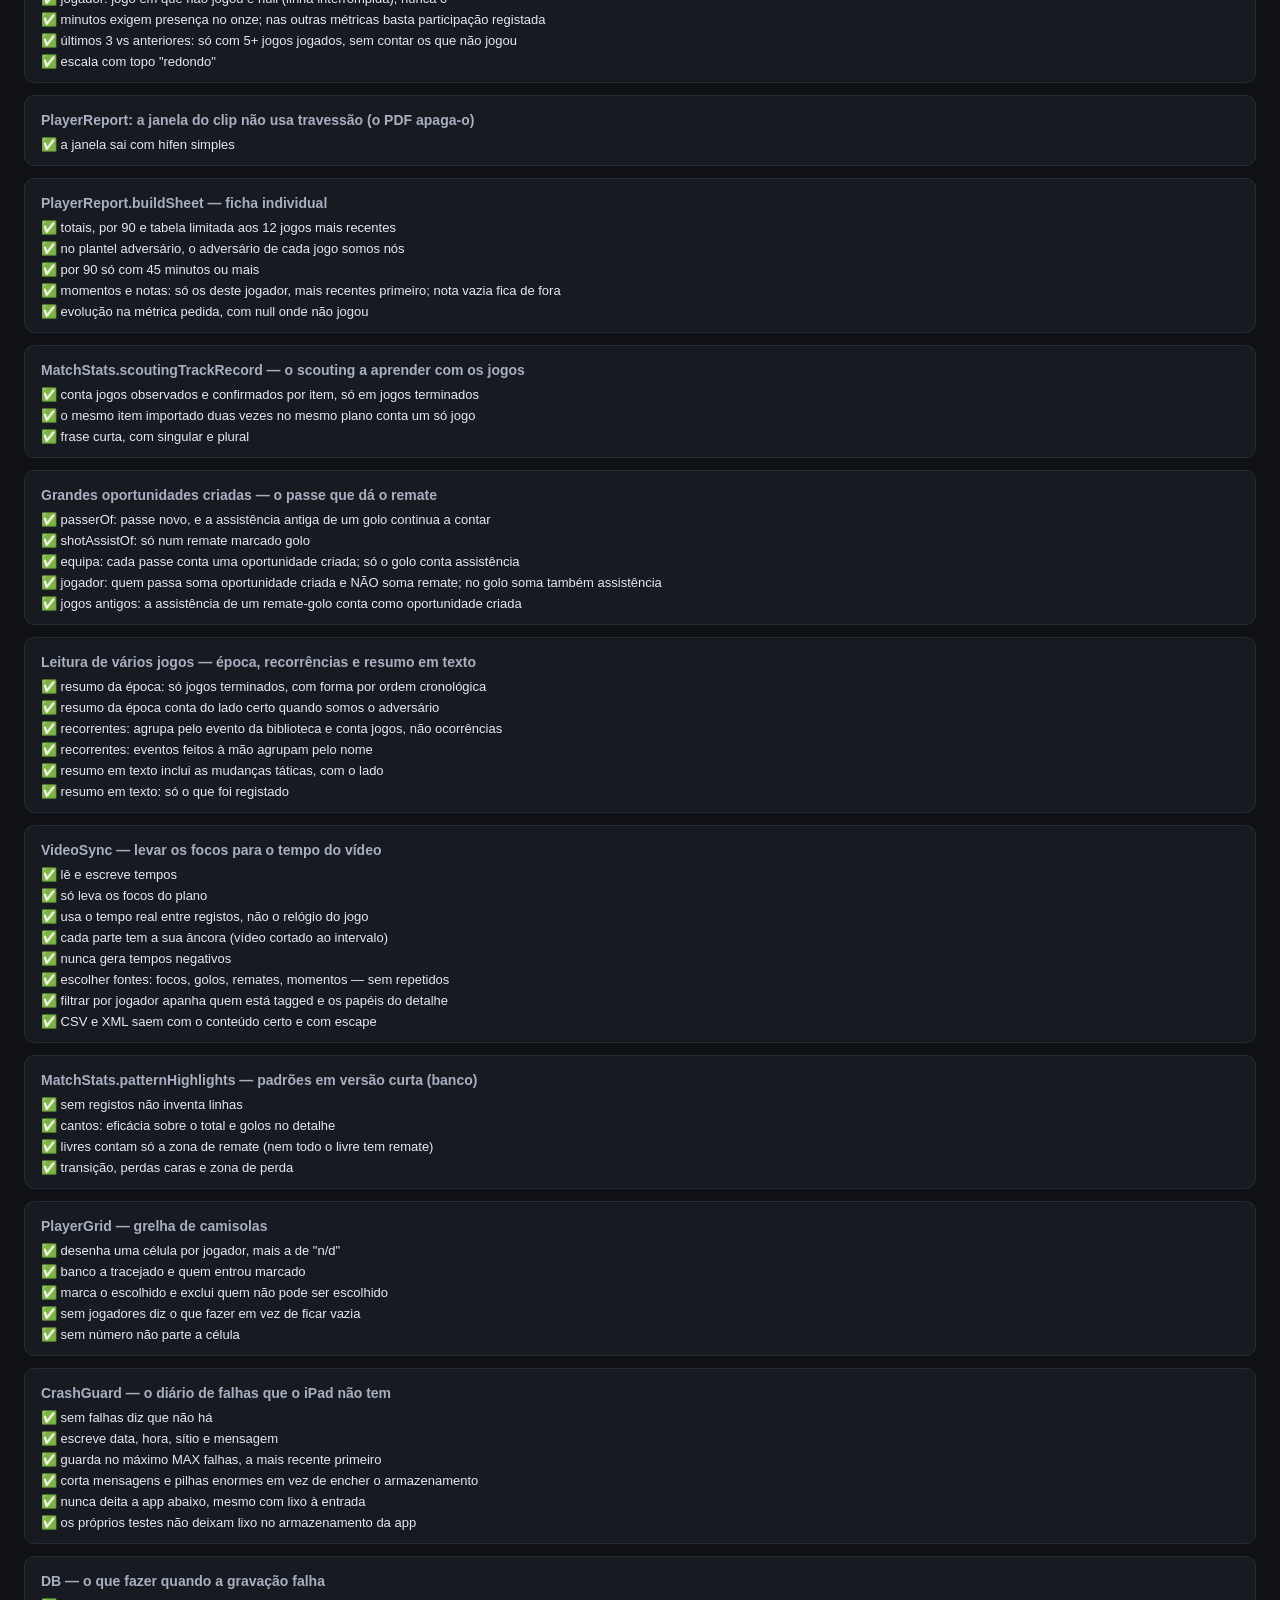
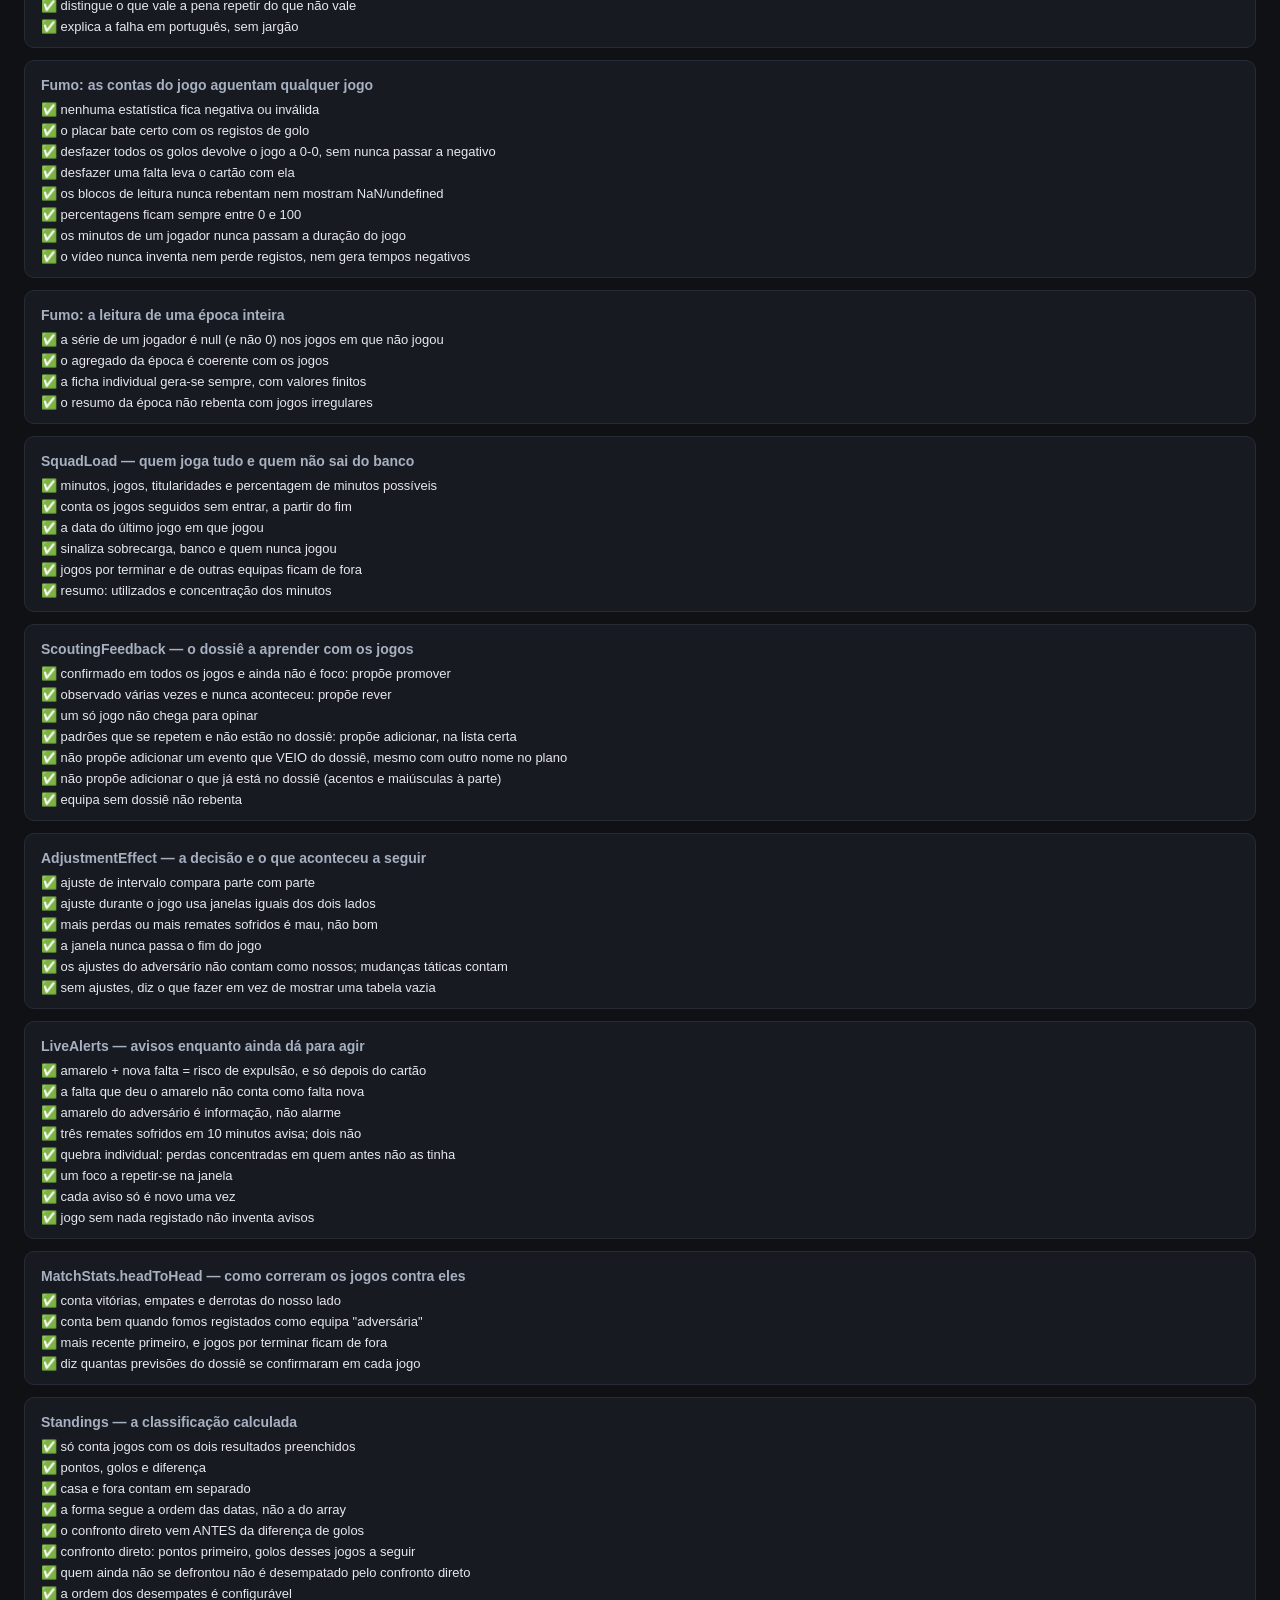
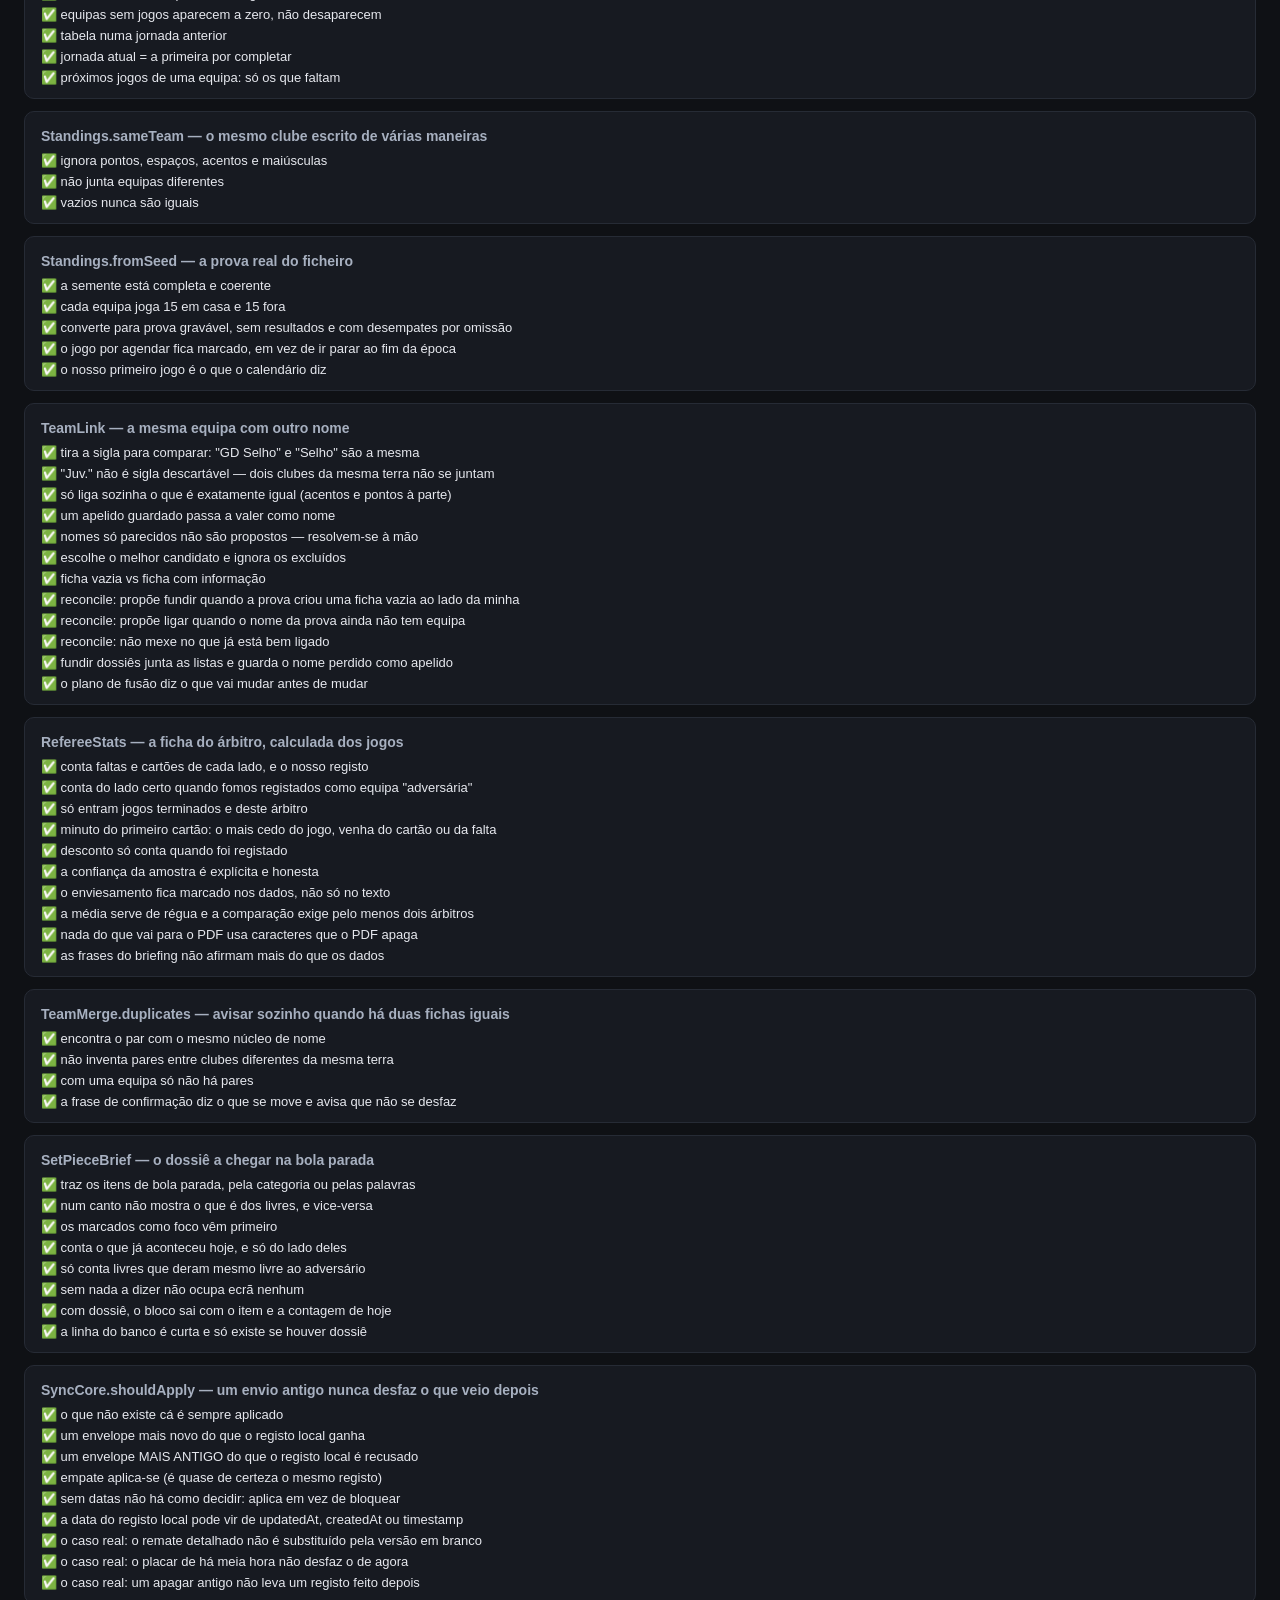
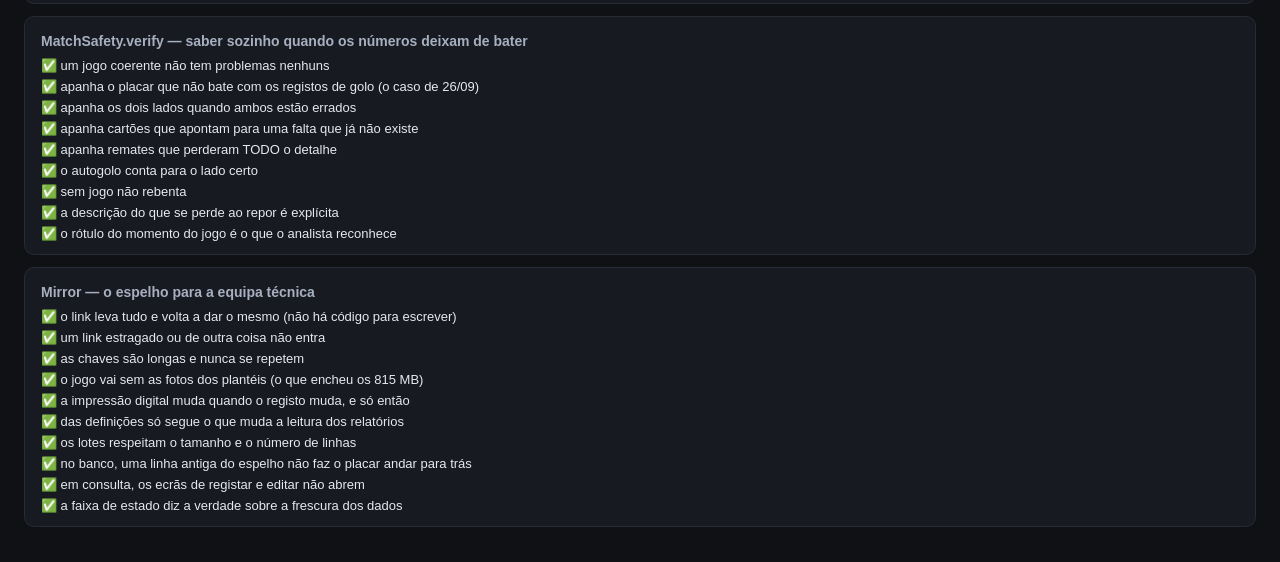
==== commit 3abef21a: "Espelho da Equipa: a equipa tecnica consulta tudo, a qualquer hora Pedido: o que o analista regista " ====
--- a/tests/index.html
+++ b/tests/index.html
@@ -56,6 +56,7 @@
   <script src="../js/core/scoutingFeedback.js"></script>
   <script src="../js/core/videoSync.js"></script>
   <script src="../js/sync/syncCore.js"></script>
+  <script src="../js/sync/mirror.js"></script>
   <script src="../js/ui/playerGrid.js"></script>
   <script src="generator.js"></script>
   <script src="runner.js"></script>
